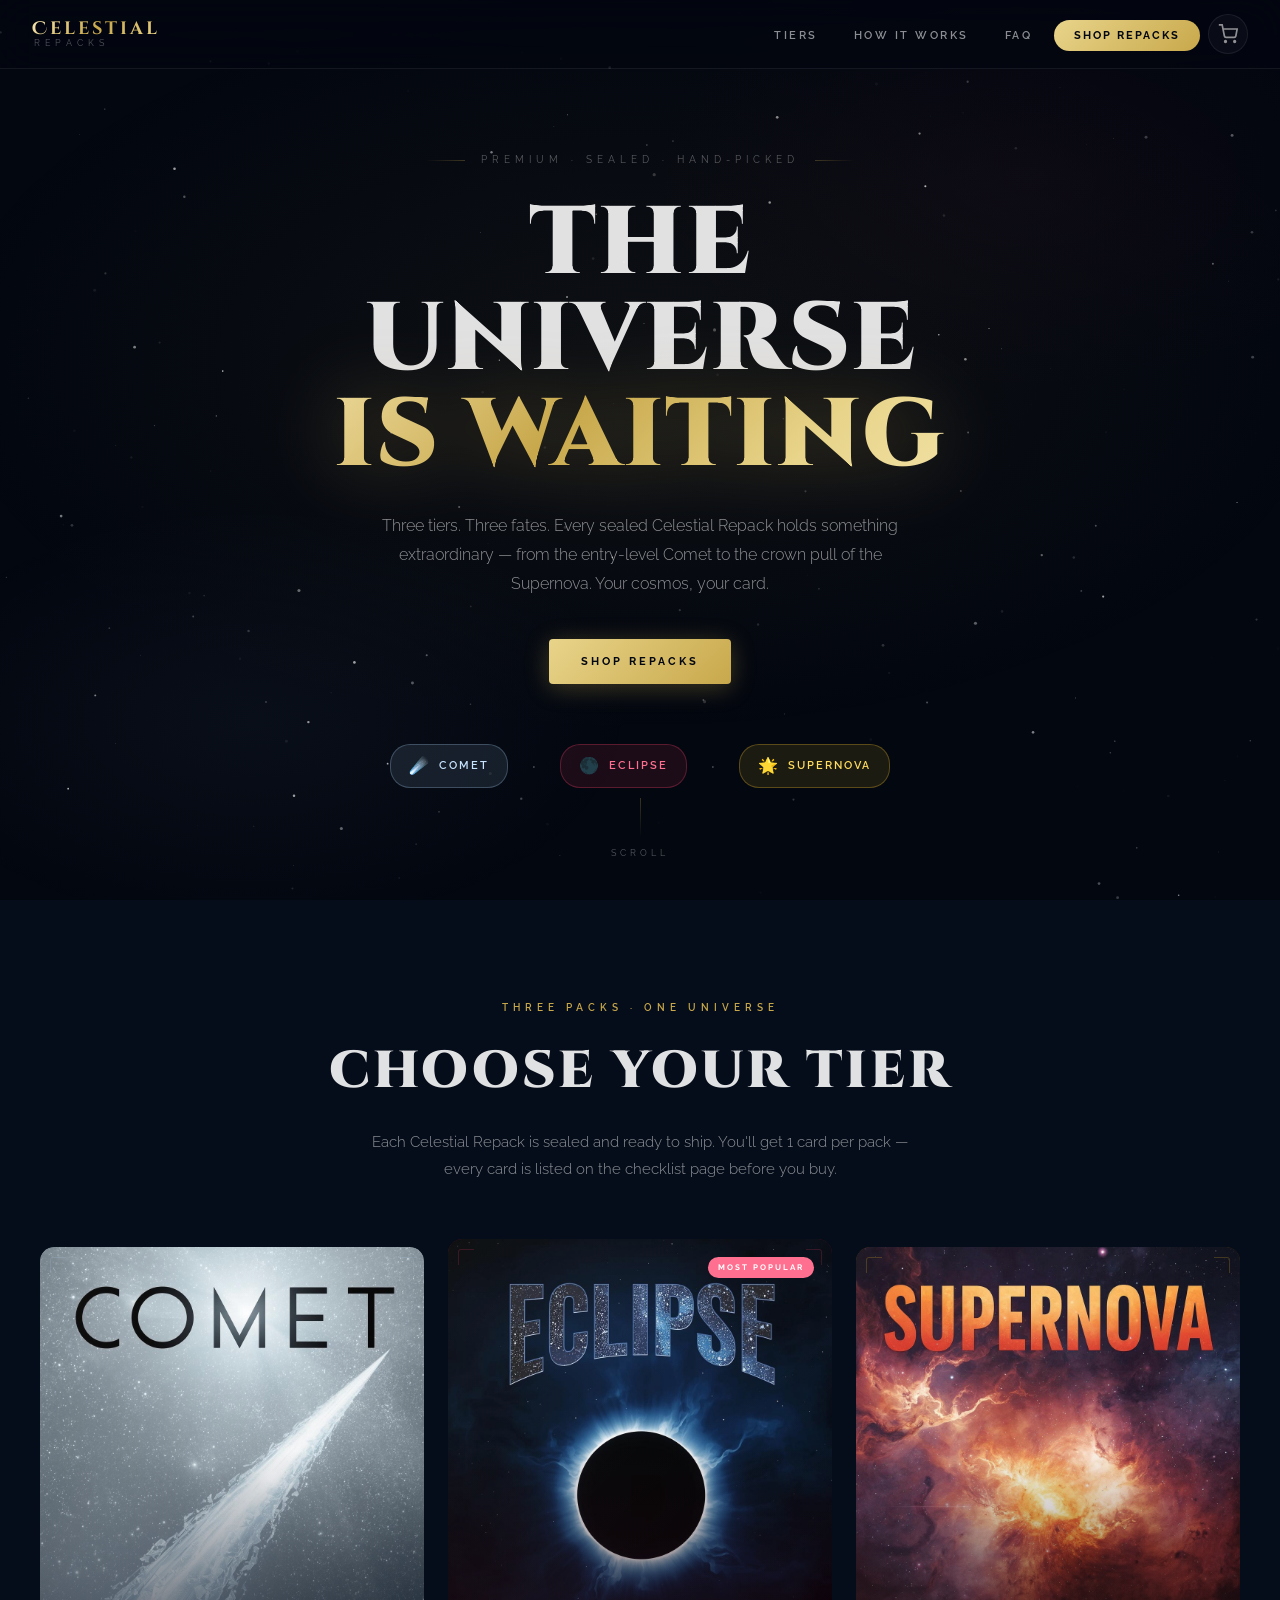
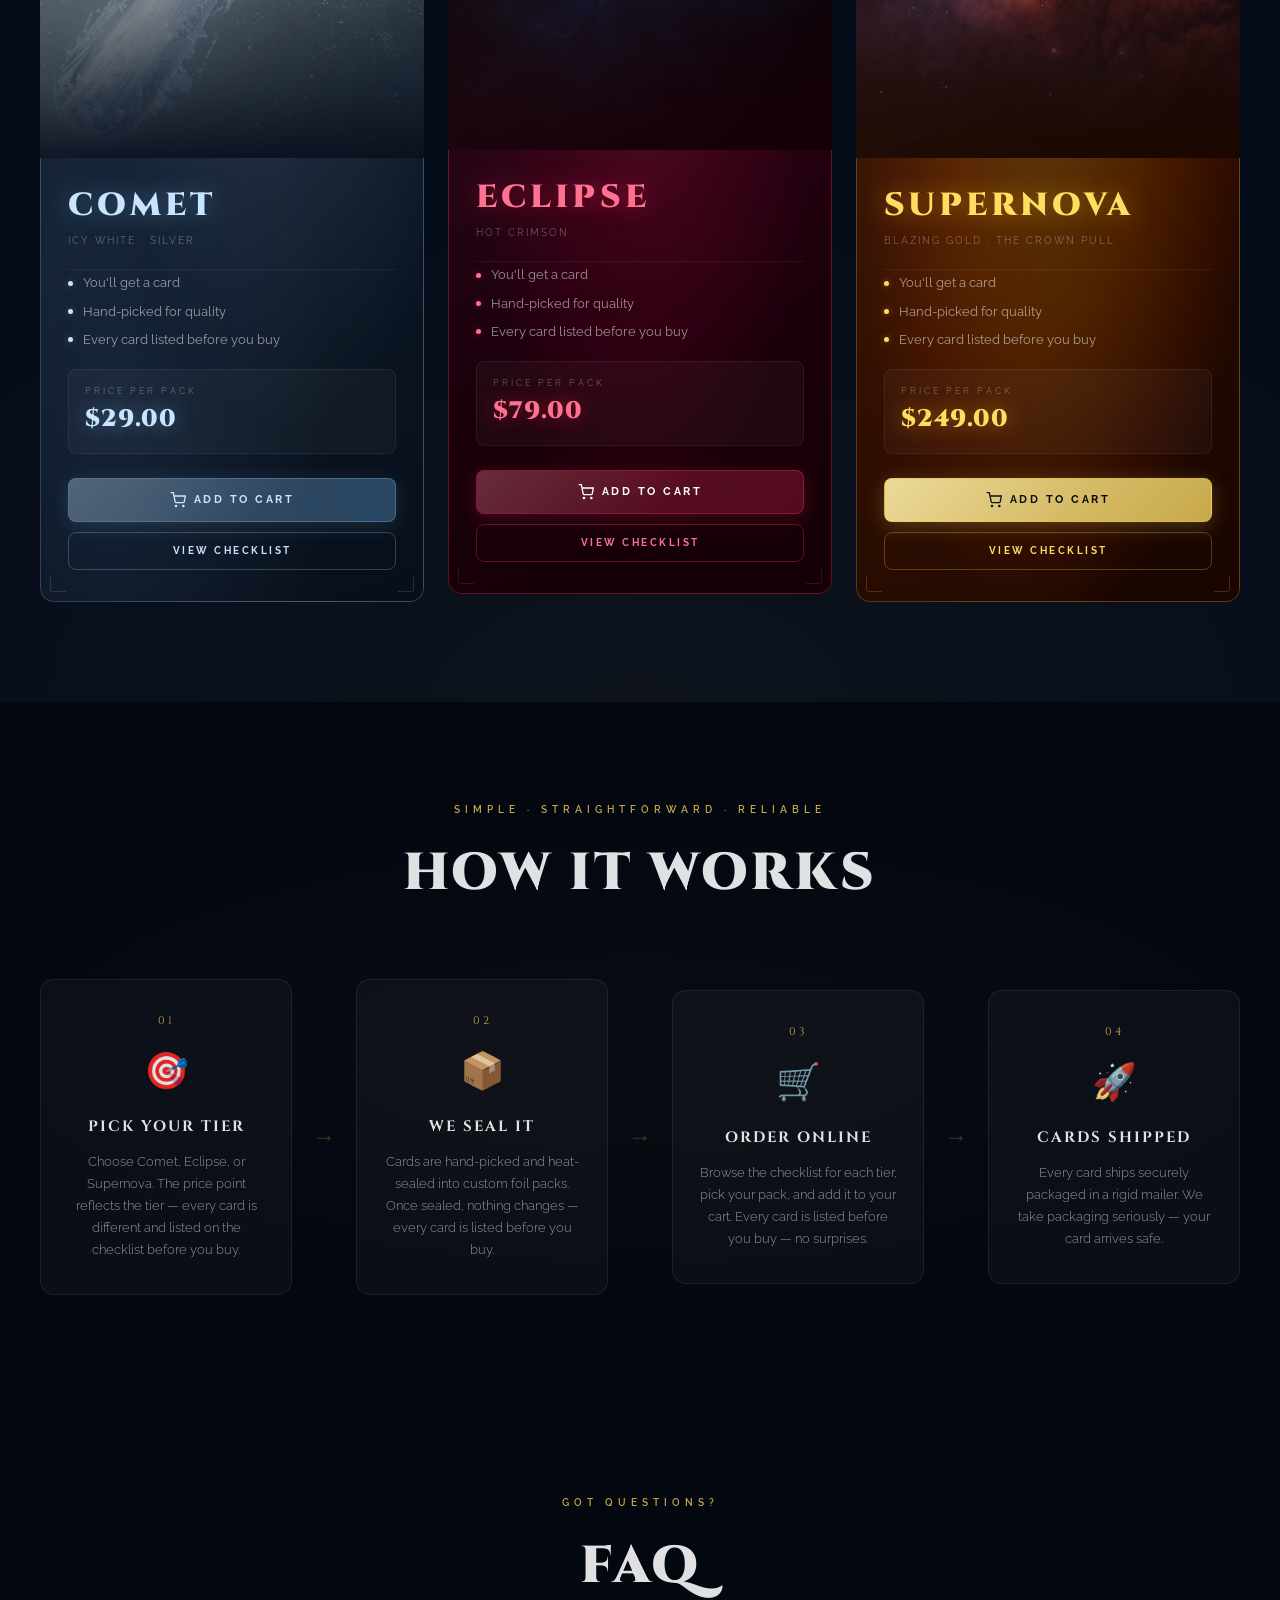
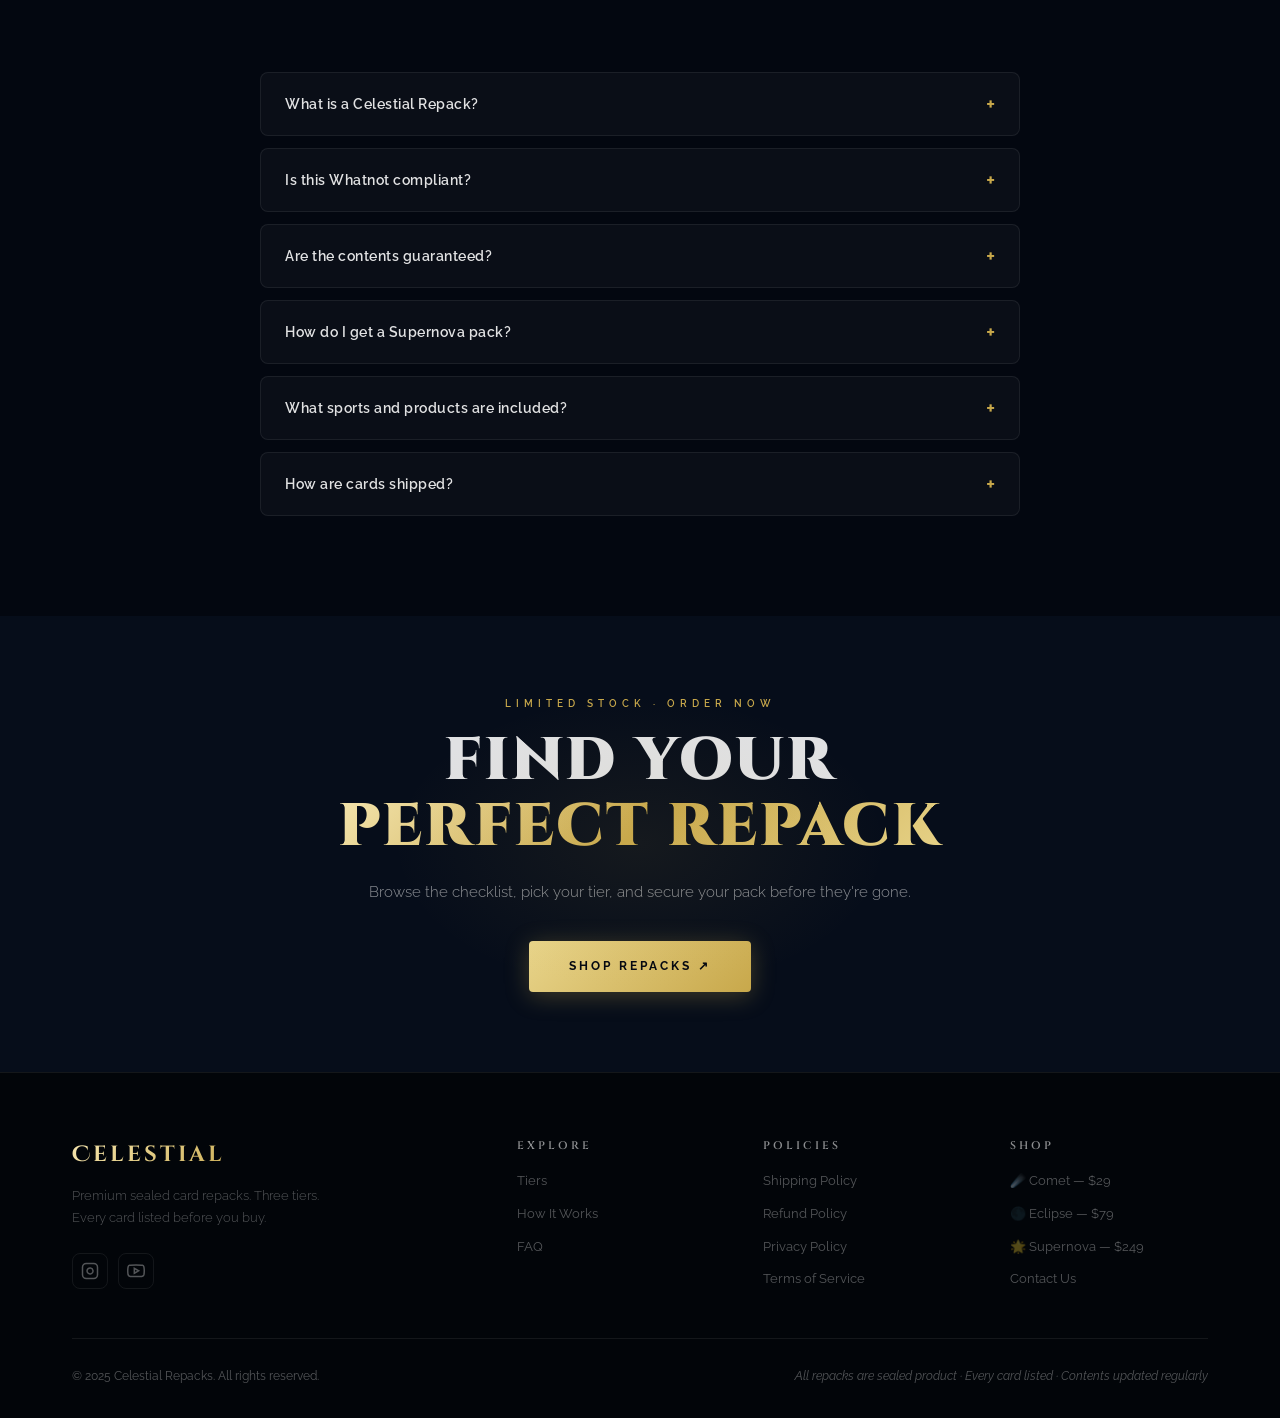
==== index.html @ 8ee45f06 "website" ====
<!DOCTYPE html>
<html lang="en">
<head>
  <meta charset="UTF-8" />
  <meta name="viewport" content="width=device-width, initial-scale=1.0" />
  <title>Celestial Repacks — Premium Sealed Card Repacks</title>
  <link rel="preconnect" href="https://fonts.googleapis.com" />
  <link rel="preconnect" href="https://fonts.gstatic.com" crossorigin />
  <link href="https://fonts.googleapis.com/css2?family=Cinzel:wght@400;600;700;900&family=Cinzel+Decorative:wght@700;900&family=Raleway:ital,wght@0,300;0,400;0,500;0,600;0,700;1,300&display=swap" rel="stylesheet" />
  <link rel="stylesheet" href="style.css" />
</head>
<body>

  <canvas id="starCanvas"></canvas>

  <!-- NAV -->
  <nav id="mainNav">
    <div class="nav-inner">
      <a href="#hero" class="nav-logo">
        <span class="logo-main">Celestial</span>
        <span class="logo-sub">Repacks</span>
      </a>
      <button class="nav-toggle" id="navToggle" aria-label="Toggle menu">
        <span></span><span></span><span></span>
      </button>
      <ul class="nav-links" id="navLinks">
        <li><a href="#tiers" class="nav-link">Tiers</a></li>
        <li><a href="#how-it-works" class="nav-link">How It Works</a></li>
        <li><a href="#faq" class="nav-link">FAQ</a></li>
        <li><a href="#tiers" class="nav-cta">Shop Repacks</a></li>
        <li>
          <button class="nav-cart-btn" id="navCartBtn" aria-label="Open cart">
            <svg width="20" height="20" viewBox="0 0 24 24" fill="none" stroke="currentColor" stroke-width="2"><circle cx="9" cy="21" r="1"/><circle cx="20" cy="21" r="1"/><path d="M1 1h4l2.68 13.39a2 2 0 0 0 2 1.61h9.72a2 2 0 0 0 2-1.61L23 6H6"/></svg>
            <span class="nav-cart-badge" id="navCartBadge">0</span>
          </button>
        </li>
      </ul>
    </div>
  </nav>

  <!-- HERO -->
  <section id="hero">
    <div class="hero-content">
      <div class="hero-eyebrow" data-reveal>
        <span class="eyebrow-line"></span>
        Premium · Sealed · Hand-Picked
        <span class="eyebrow-line"></span>
      </div>
      <h1 class="hero-title" data-reveal>
        <span class="title-line">The Universe</span>
        <span class="title-line title-gold">Is Waiting</span>
      </h1>
      <p class="hero-desc" data-reveal>
        Three tiers. Three fates. Every sealed Celestial Repack holds something extraordinary — from the entry-level Comet to the crown pull of the Supernova. Your cosmos, your card.
      </p>
      <div class="hero-actions" data-reveal>
        <a href="#tiers" class="btn-primary">Shop Repacks</a>
      </div>
      <div class="hero-tier-badges" data-reveal>
        <div class="tier-badge comet-badge">
          <span class="badge-icon">☄️</span>
          <span>Comet</span>
        </div>
        <div class="tier-divider">·</div>
        <div class="tier-badge eclipse-badge">
          <span class="badge-icon">🌑</span>
          <span>Eclipse</span>
        </div>
        <div class="tier-divider">·</div>
        <div class="tier-badge supernova-badge">
          <span class="badge-icon">🌟</span>
          <span>Supernova</span>
        </div>
      </div>
    </div>
    <div class="hero-scroll-hint">
      <div class="scroll-line"></div>
      <span>Scroll</span>
    </div>
  </section>

  <!-- TIERS -->
  <section id="tiers">
    <div class="section-container">
      <div class="section-header" data-reveal>
        <p class="section-eyebrow">Three Packs · One Universe</p>
        <h2 class="section-title">Choose Your Tier</h2>
        <p class="section-desc">Each Celestial Repack is sealed and ready to ship. You'll get 1 card per pack — every card is listed on the checklist page before you buy.</p>
      </div>

      <div class="tiers-grid">

        <!-- COMET -->
        <div class="tier-card comet" data-reveal data-delay="0">
          <div class="tier-card-bg"></div>
          <div class="tier-card-glow"></div>
          <div class="tier-card-inner">
            <div class="tier-number">01</div>
            <div class="tier-img-wrap">
              <img src="comet.jpg" alt="Comet Repack" class="tier-img" />
              <div class="tier-img-overlay"></div>
            </div>
            <div class="tier-info">
              <h3 class="tier-name">Comet</h3>
              <p class="tier-tagline">Icy White · Silver</p>
            </div>
            <ul class="tier-contents">
              <li><span class="content-dot"></span>You'll get a card</li>
              <li><span class="content-dot"></span>Hand-picked for quality</li>
              <li><span class="content-dot"></span>Every card listed before you buy</li>
            </ul>
            <div class="tier-pricing">
              <div class="tier-price-block">
                <span class="tier-price-label">Price per pack</span>
                <span class="tier-price comet-text">$29.00</span>
              </div>
            </div>
            <div class="tier-actions">
              <button class="add-to-cart-btn comet-cart-btn" data-id="comet" data-name="Comet Repack" data-price="29.00" data-img="comet.jpg">
                <svg width="16" height="16" viewBox="0 0 24 24" fill="none" stroke="currentColor" stroke-width="2"><circle cx="9" cy="21" r="1"/><circle cx="20" cy="21" r="1"/><path d="M1 1h4l2.68 13.39a2 2 0 0 0 2 1.61h9.72a2 2 0 0 0 2-1.61L23 6H6"/></svg>
                Add to Cart
              </button>
              <a href="comet.html" class="tier-btn-ghost comet-ghost">View Checklist</a>
            </div>
          </div>
          <div class="corner c-tl"></div><div class="corner c-tr"></div>
          <div class="corner c-bl"></div><div class="corner c-br"></div>
        </div>

        <!-- ECLIPSE -->
        <div class="tier-card eclipse featured" data-reveal data-delay="150">
          <div class="tier-card-bg"></div>
          <div class="tier-card-glow"></div>
          <div class="featured-tag">Most Popular</div>
          <div class="tier-card-inner">
            <div class="tier-number">02</div>
            <div class="tier-img-wrap">
              <img src="eclipse.jpg" alt="Eclipse Repack" class="tier-img" />
              <div class="tier-img-overlay"></div>
            </div>
            <div class="tier-info">
              <h3 class="tier-name">Eclipse</h3>
              <p class="tier-tagline">Hot Crimson</p>
            </div>
            <ul class="tier-contents">
              <li><span class="content-dot"></span>You'll get a card</li>
              <li><span class="content-dot"></span>Hand-picked for quality</li>
              <li><span class="content-dot"></span>Every card listed before you buy</li>
            </ul>
            <div class="tier-pricing">
              <div class="tier-price-block">
                <span class="tier-price-label">Price per pack</span>
                <span class="tier-price eclipse-text">$79.00</span>
              </div>
            </div>
            <div class="tier-actions">
              <button class="add-to-cart-btn eclipse-cart-btn" data-id="eclipse" data-name="Eclipse Repack" data-price="79.00" data-img="eclipse.jpg">
                <svg width="16" height="16" viewBox="0 0 24 24" fill="none" stroke="currentColor" stroke-width="2"><circle cx="9" cy="21" r="1"/><circle cx="20" cy="21" r="1"/><path d="M1 1h4l2.68 13.39a2 2 0 0 0 2 1.61h9.72a2 2 0 0 0 2-1.61L23 6H6"/></svg>
                Add to Cart
              </button>
              <a href="eclipse.html" class="tier-btn-ghost eclipse-ghost">View Checklist</a>
            </div>
          </div>
          <div class="corner c-tl"></div><div class="corner c-tr"></div>
          <div class="corner c-bl"></div><div class="corner c-br"></div>
        </div>

        <!-- SUPERNOVA -->
        <div class="tier-card supernova" data-reveal data-delay="300">
          <div class="tier-card-bg"></div>
          <div class="tier-card-glow"></div>
          <div class="tier-card-inner">
            <div class="tier-number">03</div>
            <div class="tier-img-wrap">
              <img src="supernova.jpg" alt="Supernova Repack" class="tier-img" />
              <div class="tier-img-overlay"></div>
            </div>
            <div class="tier-info">
              <h3 class="tier-name">Supernova</h3>
              <p class="tier-tagline">Blazing Gold · The Crown Pull</p>
            </div>
            <ul class="tier-contents">
              <li><span class="content-dot"></span>You'll get a card</li>
              <li><span class="content-dot"></span>Hand-picked for quality</li>
              <li><span class="content-dot"></span>Every card listed before you buy</li>
            </ul>
            <div class="tier-pricing">
              <div class="tier-price-block">
                <span class="tier-price-label">Price per pack</span>
                <span class="tier-price supernova-text">$249.00</span>
              </div>
            </div>
            <div class="tier-actions">
              <button class="add-to-cart-btn supernova-cart-btn" data-id="supernova" data-name="Supernova Repack" data-price="249.00" data-img="supernova.jpg">
                <svg width="16" height="16" viewBox="0 0 24 24" fill="none" stroke="currentColor" stroke-width="2"><circle cx="9" cy="21" r="1"/><circle cx="20" cy="21" r="1"/><path d="M1 1h4l2.68 13.39a2 2 0 0 0 2 1.61h9.72a2 2 0 0 0 2-1.61L23 6H6"/></svg>
                Add to Cart
              </button>
              <a href="supernova.html" class="tier-btn-ghost supernova-ghost">View Checklist</a>
            </div>
          </div>
          <div class="corner c-tl"></div><div class="corner c-tr"></div>
          <div class="corner c-bl"></div><div class="corner c-br"></div>
        </div>

      </div>
    </div>
  </section>

  <!-- HOW IT WORKS -->
  <section id="how-it-works">
    <div class="section-container">
      <div class="section-header" data-reveal>
        <p class="section-eyebrow">Simple · Straightforward · Reliable</p>
        <h2 class="section-title">How It Works</h2>
      </div>
      <div class="steps-grid">
        <div class="step" data-reveal data-delay="0">
          <div class="step-number">01</div>
          <div class="step-icon">🎯</div>
          <h3 class="step-title">Pick Your Tier</h3>
          <p class="step-desc">Choose Comet, Eclipse, or Supernova. The price point reflects the tier — every card is different and listed on the checklist before you buy.</p>
        </div>
        <div class="step-arrow" data-reveal>→</div>
        <div class="step" data-reveal data-delay="100">
          <div class="step-number">02</div>
          <div class="step-icon">📦</div>
          <h3 class="step-title">We Seal It</h3>
          <p class="step-desc">Cards are hand-picked and heat-sealed into custom foil packs. Once sealed, nothing changes — every card is listed before you buy.</p>
        </div>
        <div class="step-arrow" data-reveal>→</div>
        <div class="step" data-reveal data-delay="200">
          <div class="step-number">03</div>
          <div class="step-icon">🛒</div>
          <h3 class="step-title">Order Online</h3>
          <p class="step-desc">Browse the checklist for each tier, pick your pack, and add it to your cart. Every card is listed before you buy — no surprises.</p>
        </div>
        <div class="step-arrow" data-reveal>→</div>
        <div class="step" data-reveal data-delay="300">
          <div class="step-number">04</div>
          <div class="step-icon">🚀</div>
          <h3 class="step-title">Cards Shipped</h3>
          <p class="step-desc">Every card ships securely packaged in a rigid mailer. We take packaging seriously — your card arrives safe.</p>
        </div>
      </div>
    </div>
  </section>

  <!-- FAQ -->
  <section id="faq">
    <div class="section-container">
      <div class="section-header" data-reveal>
        <p class="section-eyebrow">Got Questions?</p>
        <h2 class="section-title">FAQ</h2>
      </div>
      <div class="faq-list">

        <div class="faq-item" data-reveal>
          <button class="faq-question">
            <span>What is a Celestial Repack?</span>
            <span class="faq-icon">+</span>
          </button>
          <div class="faq-answer">
            <p>A Celestial Repack is a sealed foil pack containing a trading card. We hand-pick every card, seal it inside branded foil packaging, and sell them as repacks. Three tiers — Comet, Eclipse, and Supernova — each with different cards at different price points.</p>
          </div>
        </div>

        <div class="faq-item" data-reveal>
          <button class="faq-question">
            <span>Is this Whatnot compliant?</span>
            <span class="faq-icon">+</span>
          </button>
          <div class="faq-answer">
            <p>Yes. All packs are heat-sealed before any orders are fulfilled. Each tier's checklist page lists every card available so buyers know exactly what they could receive before purchasing.</p>
          </div>
        </div>

        <div class="faq-item" data-reveal>
          <button class="faq-question">
            <span>Are the contents guaranteed?</span>
            <span class="faq-icon">+</span>
          </button>
          <div class="faq-answer">
            <p>Every card available in each tier is listed on the checklist page. What you see on the checklist is what's in the packs — nothing more, nothing less.</p>
          </div>
        </div>

        <div class="faq-item" data-reveal>
          <button class="faq-question">
            <span>How do I get a Supernova pack?</span>
            <span class="faq-icon">+</span>
          </button>
          <div class="faq-answer">
            <p>Browse the checklist, pick the tier you want, and add it to your cart. Stock is limited — once a pack is gone, it's gone.</p>
          </div>
        </div>

        <div class="faq-item" data-reveal>
          <button class="faq-question">
            <span>What sports and products are included?</span>
            <span class="faq-icon">+</span>
          </button>
          <div class="faq-answer">
            <p>We pull from NBA, NFL, MLB, and Soccer products across Panini, Topps, Upper Deck, and other major manufacturers. The specific products change with each release — check the checklist pages for the full breakdown.</p>
          </div>
        </div>

        <div class="faq-item" data-reveal>
          <button class="faq-question">
            <span>How are cards shipped?</span>
            <span class="faq-icon">+</span>
          </button>
          <div class="faq-answer">
            <p>Every card ships securely packaged in a rigid mailer. We take packaging seriously — your card arrives safe.</p>
          </div>
        </div>

      </div>
    </div>
  </section>

  <!-- CTA BANNER -->
  <section id="cta-banner">
    <div class="cta-inner" data-reveal>
      <div class="cta-glow"></div>
      <p class="cta-eyebrow">Limited Stock · Order Now</p>
      <h2 class="cta-title">Find Your<br/><span class="cta-gold">Perfect Repack</span></h2>
      <p class="cta-desc">Browse the checklist, pick your tier, and secure your pack before they're gone.</p>
      <a href="#tiers" class="btn-primary btn-large">Shop Repacks ↗</a>
    </div>
  </section>

  <!-- FOOTER -->
  <footer>
    <div class="footer-inner">
      <div class="footer-top">
        <div class="footer-brand">
          <div class="footer-logo">Celestial</div>
          <p class="footer-tagline">Premium sealed card repacks. Three tiers. Every card listed before you buy.</p>
          <div class="footer-socials">
            <a href="#" class="social-btn" aria-label="Instagram">
              <svg width="18" height="18" viewBox="0 0 24 24" fill="none" stroke="currentColor" stroke-width="2"><rect x="2" y="2" width="20" height="20" rx="5" ry="5"/><path d="M16 11.37A4 4 0 1 1 12.63 8 4 4 0 0 1 16 11.37z"/><line x1="17.5" y1="6.5" x2="17.51" y2="6.5"/></svg>
            </a>
            <a href="#" class="social-btn" aria-label="YouTube">
              <svg width="18" height="18" viewBox="0 0 24 24" fill="none" stroke="currentColor" stroke-width="2"><path d="M22.54 6.42a2.78 2.78 0 0 0-1.94-2C18.88 4 12 4 12 4s-6.88 0-8.6.46a2.78 2.78 0 0 0-1.94 2A29 29 0 0 0 1 11.75a29 29 0 0 0 .46 5.33A2.78 2.78 0 0 0 3.4 19c1.72.46 8.6.46 8.6.46s6.88 0 8.6-.46a2.78 2.78 0 0 0 1.94-2 29 29 0 0 0 .46-5.25 29 29 0 0 0-.46-5.33z"/><polygon points="9.75 15.02 15.5 11.75 9.75 8.48 9.75 15.02"/></svg>
            </a>
          </div>
        </div>
        <div class="footer-nav-group">
          <h4>Explore</h4>
          <a href="#tiers">Tiers</a>
          <a href="#how-it-works">How It Works</a>
          <a href="#faq">FAQ</a>
        </div>
        <div class="footer-nav-group">
          <h4>Policies</h4>
          <a href="shipping.html">Shipping Policy</a>
          <a href="refund.html">Refund Policy</a>
          <a href="privacy.html">Privacy Policy</a>
          <a href="tos.html">Terms of Service</a>
        </div>
        <div class="footer-nav-group">
          <h4>Shop</h4>
          <a href="comet.html">☄️ Comet — $29</a>
          <a href="eclipse.html">🌑 Eclipse — $79</a>
          <a href="supernova.html">🌟 Supernova — $249</a>
          <a href="contact.html">Contact Us</a>
        </div>
      </div>
      <div class="footer-bottom">
        <p>© 2025 Celestial Repacks. All rights reserved.</p>
        <p class="footer-compliance">All repacks are sealed product · Every card listed · Contents updated regularly</p>
      </div>
    </div>
  </footer>

  <!-- CART DRAWER -->
  <div class="cart-overlay" id="cartOverlay"></div>
  <div class="cart-drawer" id="cartDrawer">
    <div class="cart-drawer-header">
      <h2 class="cart-drawer-title">Your Cart</h2>
      <button class="cart-close-btn" id="cartCloseBtn" aria-label="Close cart">
        <svg width="20" height="20" viewBox="0 0 24 24" fill="none" stroke="currentColor" stroke-width="2"><line x1="18" y1="6" x2="6" y2="18"/><line x1="6" y1="6" x2="18" y2="18"/></svg>
      </button>
    </div>
    <div class="cart-drawer-body" id="cartBody">
      <div class="cart-empty" id="cartEmpty">
        <div class="cart-empty-icon">🛒</div>
        <p>Your cart is empty</p>
        <span>Add a repack tier to get started</span>
      </div>
      <div class="cart-items-list" id="cartItemsList"></div>
    </div>
    <div class="cart-drawer-footer" id="cartFooter">
      <div class="cart-subtotal">
        <span>Subtotal</span>
        <span class="cart-total-amount" id="cartTotalAmount">$0.00</span>
      </div>
      <p class="cart-note">Shipping calculated at checkout. All packs are sealed before dispatch.</p>
      <button class="cart-checkout-btn" id="cartCheckoutBtn">Proceed to Checkout</button>
      <button class="cart-continue-btn" id="cartContinueBtn">Continue Shopping</button>
    </div>
  </div>

  <script src="app.js"></script>
</body>
</html>
---- style.css ----
/* ════════════════════════════════════════════════════════
   CELESTIAL REPACKS — style.css
   ════════════════════════════════════════════════════════ */

/* ── Variables ── */
:root {
  --gold:          #c8a84b;
  --gold-light:    #e8d48a;
  --gold-bright:   #f5e6b0;
  --gold-dim:      rgba(200, 168, 75, 0.15);
  --gold-border:   rgba(200, 168, 75, 0.28);
  --gold-glow:     rgba(200, 168, 75, 0.5);

  --comet:         #c8e4ff;
  --comet-mid:     #8ab8e0;
  --comet-dim:     rgba(180, 220, 255, 0.1);
  --comet-border:  rgba(180, 220, 255, 0.25);
  --comet-glow:    rgba(140, 200, 255, 0.4);

  --eclipse:       #ff7090;
  --eclipse-mid:   #cc3355;
  --eclipse-dim:   rgba(255, 60, 100, 0.1);
  --eclipse-border:rgba(255, 70, 110, 0.28);
  --eclipse-glow:  rgba(255, 40, 90, 0.5);

  --nova:          #ffdd60;
  --nova-mid:      #c8a820;
  --nova-dim:      rgba(255, 200, 40, 0.1);
  --nova-border:   rgba(255, 200, 40, 0.28);
  --nova-glow:     rgba(255, 180, 30, 0.5);

  --bg:            #030710;
  --bg-2:          #060d1a;
  --surface:       rgba(255, 255, 255, 0.03);
  --surface-2:     rgba(255, 255, 255, 0.05);
  --border:        rgba(255, 255, 255, 0.07);
  --text:          rgba(255, 255, 255, 0.88);
  --text-mid:      rgba(255, 255, 255, 0.55);
  --text-dim:      rgba(255, 255, 255, 0.32);

  --font-display:  'Cinzel', serif;
  --font-deco:     'Cinzel Decorative', serif;
  --font-body:     'Raleway', sans-serif;

  --radius:        14px;
  --radius-sm:     8px;
  --transition:    0.3s cubic-bezier(0.4, 0, 0.2, 1);
  --transition-bounce: 0.5s cubic-bezier(0.175, 0.885, 0.32, 1.275);
}

/* ── Reset ── */
*, *::before, *::after { margin: 0; padding: 0; box-sizing: border-box; }
html { scroll-behavior: smooth; font-size: 16px; }
body {
  background: var(--bg);
  color: var(--text);
  font-family: var(--font-body);
  line-height: 1.6;
  overflow-x: hidden;
  -webkit-font-smoothing: antialiased;
}
a { text-decoration: none; color: inherit; }
ul { list-style: none; }
img { display: block; max-width: 100%; }
button { cursor: pointer; border: none; background: none; font-family: inherit; }

/* ── Star Canvas ── */
#starCanvas {
  position: fixed;
  inset: 0;
  z-index: 0;
  pointer-events: none;
}

/* ── Scroll Reveal ── */
[data-reveal] {
  opacity: 0;
  transform: translateY(28px);
  transition: opacity 0.7s ease, transform 0.7s ease;
}
[data-reveal].revealed {
  opacity: 1;
  transform: translateY(0);
}
[data-delay="150"] { transition-delay: 0.15s; }
[data-delay="300"] { transition-delay: 0.30s; }
[data-delay="100"] { transition-delay: 0.10s; }
[data-delay="200"] { transition-delay: 0.20s; }

/* ════════════════════════════════════════════════════════
   NAV
   ════════════════════════════════════════════════════════ */
#mainNav {
  position: fixed;
  top: 0; left: 0; right: 0;
  z-index: 1000;
  padding: 0 32px;
  background: rgba(3, 7, 16, 0.7);
  backdrop-filter: blur(20px);
  border-bottom: 1px solid var(--border);
  transition: background var(--transition), box-shadow var(--transition);
}
#mainNav.scrolled {
  background: rgba(3, 7, 16, 0.95);
  box-shadow: 0 4px 40px rgba(0, 0, 0, 0.4);
}
.nav-inner {
  max-width: 1280px;
  margin: 0 auto;
  height: 68px;
  display: flex;
  align-items: center;
  justify-content: space-between;
  gap: 24px;
}
.nav-logo {
  display: flex;
  flex-direction: column;
  line-height: 1;
  gap: 1px;
  flex-shrink: 0;
}
.logo-main {
  font-family: var(--font-deco);
  font-size: 18px;
  font-weight: 700;
  letter-spacing: 3px;
  background: linear-gradient(135deg, var(--gold-bright) 0%, var(--gold) 50%, var(--gold-light) 100%);
  -webkit-background-clip: text;
  -webkit-text-fill-color: transparent;
  background-clip: text;
}
.logo-sub {
  font-family: var(--font-body);
  font-size: 9px;
  letter-spacing: 5px;
  text-transform: uppercase;
  color: var(--text-dim);
  padding-left: 2px;
}
.nav-links {
  display: flex;
  align-items: center;
  gap: 8px;
  list-style: none;
}
.nav-link {
  font-size: 11px;
  letter-spacing: 2.5px;
  text-transform: uppercase;
  font-weight: 600;
  color: var(--text-mid);
  padding: 8px 14px;
  border-radius: 20px;
  transition: color var(--transition), background var(--transition);
}
.nav-link:hover {
  color: var(--text);
  background: var(--surface-2);
}
.nav-cta {
  font-size: 11px;
  letter-spacing: 2px;
  text-transform: uppercase;
  font-weight: 700;
  color: var(--bg);
  background: linear-gradient(135deg, var(--gold-light), var(--gold));
  padding: 9px 20px;
  border-radius: 20px;
  transition: opacity var(--transition), transform var(--transition);
}
.nav-cta:hover { opacity: 0.88; transform: translateY(-1px); }
.nav-toggle {
  display: none;
  flex-direction: column;
  gap: 5px;
  padding: 8px;
  z-index: 10;
}
.nav-toggle span {
  display: block;
  width: 22px;
  height: 2px;
  background: var(--text-mid);
  border-radius: 2px;
  transition: var(--transition);
}

/* ════════════════════════════════════════════════════════
   HERO
   ════════════════════════════════════════════════════════ */
#hero {
  position: relative;
  z-index: 1;
  min-height: 100vh;
  display: flex;
  align-items: center;
  justify-content: center;
  padding: 120px 32px 80px;
  text-align: center;
  overflow: hidden;
}
#hero::before {
  content: '';
  position: absolute;
  inset: 0;
  background:
    radial-gradient(ellipse 80% 60% at 50% 40%, rgba(200, 168, 75, 0.06) 0%, transparent 70%),
    radial-gradient(ellipse 50% 40% at 20% 80%, rgba(180, 220, 255, 0.04) 0%, transparent 60%),
    radial-gradient(ellipse 50% 40% at 80% 20%, rgba(255, 60, 100, 0.03) 0%, transparent 60%);
  pointer-events: none;
}
.hero-content {
  position: relative;
  max-width: 800px;
  margin: 0 auto;
}
.hero-eyebrow {
  display: flex;
  align-items: center;
  justify-content: center;
  gap: 16px;
  font-size: 10px;
  letter-spacing: 5px;
  text-transform: uppercase;
  color: var(--text-dim);
  margin-bottom: 28px;
  animation: fadeUp 0.8s ease both;
}
.eyebrow-line {
  display: block;
  width: 40px;
  height: 1px;
  background: linear-gradient(90deg, transparent, var(--gold-border));
}
.eyebrow-line:last-child {
  background: linear-gradient(90deg, var(--gold-border), transparent);
}
.hero-title {
  font-family: var(--font-display);
  font-size: clamp(48px, 9vw, 96px);
  font-weight: 900;
  line-height: 1.0;
  letter-spacing: 2px;
  text-transform: uppercase;
  margin-bottom: 28px;
  animation: fadeUp 0.8s ease 0.1s both;
}
.title-line { display: block; color: var(--text); }
.title-gold {
  background: linear-gradient(135deg, var(--gold-bright) 0%, var(--gold) 40%, var(--gold-light) 70%, var(--gold-bright) 100%);
  -webkit-background-clip: text;
  -webkit-text-fill-color: transparent;
  background-clip: text;
  filter: drop-shadow(0 0 40px rgba(200, 168, 75, 0.4));
}
.hero-desc {
  font-size: 16px;
  line-height: 1.8;
  color: var(--text-mid);
  max-width: 560px;
  margin: 0 auto 40px;
  font-weight: 300;
  animation: fadeUp 0.8s ease 0.2s both;
}
.hero-actions {
  display: flex;
  gap: 16px;
  justify-content: center;
  flex-wrap: wrap;
  margin-bottom: 60px;
  animation: fadeUp 0.8s ease 0.3s both;
}
.btn-primary {
  display: inline-flex;
  align-items: center;
  padding: 14px 32px;
  background: linear-gradient(135deg, var(--gold-light), var(--gold));
  color: var(--bg);
  font-family: var(--font-body);
  font-size: 11px;
  font-weight: 700;
  letter-spacing: 3px;
  text-transform: uppercase;
  border-radius: 4px;
  transition: opacity var(--transition), transform var(--transition), box-shadow var(--transition);
  box-shadow: 0 4px 24px rgba(200, 168, 75, 0.3);
}
.btn-primary:hover {
  opacity: 0.9;
  transform: translateY(-2px);
  box-shadow: 0 8px 32px rgba(200, 168, 75, 0.45);
}
.btn-large { padding: 16px 40px; font-size: 12px; }
.btn-ghost {
  display: inline-flex;
  align-items: center;
  padding: 14px 32px;
  border: 1px solid var(--gold-border);
  color: var(--gold-light);
  font-family: var(--font-body);
  font-size: 11px;
  font-weight: 700;
  letter-spacing: 3px;
  text-transform: uppercase;
  border-radius: 4px;
  transition: background var(--transition), border-color var(--transition), transform var(--transition);
}
.btn-ghost:hover {
  background: var(--gold-dim);
  border-color: var(--gold);
  transform: translateY(-2px);
}
.hero-tier-badges {
  display: flex;
  align-items: center;
  justify-content: center;
  gap: 24px;
  animation: fadeUp 0.8s ease 0.4s both;
  flex-wrap: wrap;
}
.tier-badge {
  display: flex;
  align-items: center;
  gap: 8px;
  padding: 8px 18px;
  border-radius: 20px;
  font-size: 11px;
  letter-spacing: 2px;
  text-transform: uppercase;
  font-weight: 600;
}
.comet-badge  { background: var(--comet-dim);   border: 1px solid var(--comet-border);   color: var(--comet); }
.eclipse-badge{ background: var(--eclipse-dim); border: 1px solid var(--eclipse-border); color: var(--eclipse); }
.supernova-badge{ background: var(--nova-dim);  border: 1px solid var(--nova-border);    color: var(--nova); }
.tier-divider { color: var(--text-dim); font-size: 20px; }
.badge-icon { font-size: 16px; }

.hero-scroll-hint {
  position: absolute;
  bottom: 40px;
  left: 50%;
  transform: translateX(-50%);
  display: flex;
  flex-direction: column;
  align-items: center;
  gap: 8px;
  color: var(--text-dim);
  font-size: 9px;
  letter-spacing: 4px;
  text-transform: uppercase;
}
.scroll-line {
  width: 1px;
  height: 40px;
  background: linear-gradient(to bottom, var(--gold-border), transparent);
  animation: scrollPulse 2s ease-in-out infinite;
}
@keyframes scrollPulse {
  0%, 100% { opacity: 0.4; transform: scaleY(1); }
  50% { opacity: 1; transform: scaleY(1.2); }
}
@keyframes fadeUp {
  from { opacity: 0; transform: translateY(24px); }
  to   { opacity: 1; transform: translateY(0); }
}

/* ════════════════════════════════════════════════════════
   SECTION SHARED
   ════════════════════════════════════════════════════════ */
section { position: relative; z-index: 1; padding: 100px 32px; }
.section-container { max-width: 1200px; margin: 0 auto; }
.section-header { text-align: center; margin-bottom: 64px; }
.section-eyebrow {
  font-size: 10px;
  letter-spacing: 5px;
  text-transform: uppercase;
  color: var(--gold);
  margin-bottom: 14px;
  font-weight: 600;
}
.section-title {
  font-family: var(--font-display);
  font-size: clamp(32px, 5vw, 52px);
  font-weight: 900;
  letter-spacing: 3px;
  text-transform: uppercase;
  color: var(--text);
  margin-bottom: 16px;
}
.section-desc {
  font-size: 15px;
  color: var(--text-mid);
  max-width: 560px;
  margin: 0 auto;
  line-height: 1.8;
  font-weight: 300;
}

/* ════════════════════════════════════════════════════════
   TIERS SECTION
   ════════════════════════════════════════════════════════ */
#tiers { background: var(--bg-2); }
#tiers::before {
  content: '';
  position: absolute;
  inset: 0;
  background: radial-gradient(ellipse 100% 50% at 50% 100%, rgba(200,168,75,0.04) 0%, transparent 70%);
  pointer-events: none;
}

.tiers-grid {
  display: grid;
  grid-template-columns: repeat(3, 1fr);
  gap: 24px;
  align-items: start;
}

.tier-card {
  position: relative;
  border-radius: var(--radius);
  overflow: hidden;
  transition: transform var(--transition-bounce);
}
.tier-card:hover { transform: translateY(-10px); }
.tier-card.featured { transform: translateY(-8px); }
.tier-card.featured:hover { transform: translateY(-18px); }

.tier-card-bg {
  position: absolute;
  inset: 0;
  border-radius: var(--radius);
  z-index: 0;
}
.tier-card-glow {
  position: absolute;
  bottom: -60px;
  left: 50%;
  transform: translateX(-50%);
  width: 200px;
  height: 40px;
  border-radius: 50%;
  filter: blur(20px);
  opacity: 0;
  transition: opacity var(--transition);
  z-index: 0;
}
.tier-card:hover .tier-card-glow { opacity: 0.6; }

/* Comet card */
.tier-card.comet .tier-card-bg {
  background:
    radial-gradient(ellipse at 65% 20%, rgba(180,220,255,0.18) 0%, transparent 55%),
    radial-gradient(ellipse at 20% 80%, rgba(120,180,255,0.1) 0%, transparent 50%),
    linear-gradient(160deg, #0a1220 0%, #0d1828 50%, #080f1a 100%);
  border: 1px solid var(--comet-border);
  box-shadow: 0 0 50px rgba(140,200,255,0.1);
}
.tier-card.comet .tier-card-glow { background: rgba(140,200,255,0.8); }
.tier-card.comet .corner { border-color: rgba(180,220,255,0.35); }
.tier-card.comet .content-dot { background: var(--comet); box-shadow: 0 0 6px var(--comet-glow); }
.tier-card.comet .tier-btn { border-color: var(--comet-border); color: var(--comet); }
.tier-card.comet .tier-btn:hover { background: var(--comet-dim); }
.tier-card.comet .tier-value .value-range { color: var(--comet); }

/* Eclipse card */
.tier-card.eclipse .tier-card-bg {
  background:
    radial-gradient(ellipse at 50% 42%, rgba(255,40,90,0.2) 0%, rgba(180,0,60,0.12) 40%, transparent 65%),
    radial-gradient(ellipse at 80% 15%, rgba(255,70,80,0.08) 0%, transparent 50%),
    linear-gradient(160deg, #170008 0%, #200010 50%, #140006 100%);
  border: 1px solid var(--eclipse-border);
  box-shadow: 0 0 50px rgba(255,40,90,0.12);
}
.tier-card.eclipse .tier-card-glow { background: rgba(255,40,90,0.8); }
.tier-card.eclipse .corner { border-color: rgba(255,70,110,0.4); }
.tier-card.eclipse .content-dot { background: var(--eclipse); box-shadow: 0 0 6px var(--eclipse-glow); }
.tier-card.eclipse .tier-btn { border-color: var(--eclipse-border); color: var(--eclipse); }
.tier-card.eclipse .tier-btn:hover { background: var(--eclipse-dim); }
.tier-card.eclipse .tier-value .value-range { color: var(--eclipse); }

/* Supernova card */
.tier-card.supernova .tier-card-bg {
  background:
    radial-gradient(ellipse at 50% 46%, rgba(255,200,40,0.22) 0%, rgba(255,130,0,0.18) 35%, rgba(200,60,0,0.1) 60%, transparent 75%),
    radial-gradient(ellipse at 15% 80%, rgba(255,100,20,0.08) 0%, transparent 45%),
    linear-gradient(160deg, #1c0700 0%, #2a0d00 50%, #180500 100%);
  border: 1px solid var(--nova-border);
  box-shadow: 0 0 50px rgba(255,180,30,0.14);
}
.tier-card.supernova .tier-card-glow { background: rgba(255,180,30,0.8); }
.tier-card.supernova .corner { border-color: rgba(255,200,40,0.45); }
.tier-card.supernova .content-dot { background: var(--nova); box-shadow: 0 0 6px var(--nova-glow); }
.tier-card.supernova .tier-btn { border-color: var(--nova-border); color: var(--nova); }
.tier-card.supernova .tier-btn:hover { background: var(--nova-dim); }
.tier-card.supernova .tier-value .value-range { color: var(--nova); }

/* Card inner layout */
.tier-card-inner {
  position: relative;
  z-index: 2;
  padding: 32px 28px 32px;
  display: flex;
  flex-direction: column;
  gap: 20px;
}
.tier-card-inner::after {
  content: '';
  position: absolute;
  inset: 0;
  background: linear-gradient(135deg, rgba(255,255,255,0.06) 0%, transparent 60%);
  pointer-events: none;
  border-radius: var(--radius);
}
.tier-number {
  font-family: var(--font-display);
  font-size: 72px;
  font-weight: 900;
  line-height: 1;
  color: rgba(255,255,255,0.05);
  position: absolute;
  top: 20px;
  right: 24px;
  letter-spacing: -2px;
  pointer-events: none;
}
.tier-img-wrap {
  position: relative;
  width: calc(100% + 56px);
  margin: -32px -28px 0;
  overflow: hidden;
  border-radius: var(--radius) var(--radius) 0 0;
  flex-shrink: 0;
}
.tier-img {
  width: 100%;
  height: auto;
  display: block;
  transition: transform 0.6s cubic-bezier(0.4, 0, 0.2, 1);
}
.tier-card:hover .tier-img {
  transform: scale(1.03);
}
.tier-img-overlay {
  position: absolute;
  inset: 0;
  pointer-events: none;
}
/* Per-tier gradient overlays that fade into the card bg */
.tier-card.comet .tier-img-overlay {
  background: linear-gradient(
    to bottom,
    rgba(10, 18, 32, 0) 0%,
    rgba(10, 18, 32, 0) 40%,
    rgba(10, 18, 32, 0.6) 75%,
    rgba(10, 18, 32, 1) 100%
  );
}
.tier-card.eclipse .tier-img-overlay {
  background: linear-gradient(
    to bottom,
    rgba(23, 0, 8, 0) 0%,
    rgba(23, 0, 8, 0) 40%,
    rgba(23, 0, 8, 0.6) 75%,
    rgba(23, 0, 8, 1) 100%
  );
}
.tier-card.supernova .tier-img-overlay {
  background: linear-gradient(
    to bottom,
    rgba(28, 7, 0, 0) 0%,
    rgba(28, 7, 0, 0) 40%,
    rgba(28, 7, 0, 0.6) 75%,
    rgba(28, 7, 0, 1) 100%
  );
}
.tier-label {
  font-size: 9px;
  letter-spacing: 4px;
  text-transform: uppercase;
  color: var(--text-dim);
}
.tier-name {
  font-family: var(--font-display);
  font-size: 32px;
  font-weight: 900;
  letter-spacing: 4px;
  text-transform: uppercase;
  margin: 2px 0;
}
.tier-card.comet .tier-name    { color: var(--comet);   text-shadow: 0 0 24px var(--comet-glow); }
.tier-card.eclipse .tier-name  { color: var(--eclipse); text-shadow: 0 0 24px var(--eclipse-glow); }
.tier-card.supernova .tier-name{ color: var(--nova);    text-shadow: 0 0 24px var(--nova-glow); }
.tier-tagline {
  font-size: 10px;
  letter-spacing: 2px;
  color: var(--text-dim);
  text-transform: uppercase;
}
.tier-contents {
  display: flex;
  flex-direction: column;
  gap: 10px;
  padding-top: 4px;
  border-top: 1px solid rgba(255,255,255,0.06);
}
.tier-contents li {
  display: flex;
  align-items: center;
  gap: 10px;
  font-size: 13px;
  color: var(--text-mid);
  line-height: 1.4;
}
.content-dot {
  width: 5px;
  height: 5px;
  border-radius: 50%;
  flex-shrink: 0;
}
.tier-value, .tier-size {
  display: flex;
  justify-content: space-between;
  align-items: center;
  padding: 10px 14px;
  background: rgba(255,255,255,0.03);
  border-radius: var(--radius-sm);
  border: 1px solid rgba(255,255,255,0.05);
}
.value-label, .size-label {
  font-size: 9px;
  letter-spacing: 3px;
  text-transform: uppercase;
  color: var(--text-dim);
}
.value-range, .size-val {
  font-family: var(--font-display);
  font-size: 14px;
  font-weight: 700;
  letter-spacing: 1px;
}
.size-val { color: var(--text-mid); }

.tier-btn {
  display: block;
  text-align: center;
  padding: 12px;
  border: 1px solid;
  border-radius: var(--radius-sm);
  font-size: 10px;
  letter-spacing: 3px;
  text-transform: uppercase;
  font-weight: 700;
  transition: background var(--transition), transform var(--transition);
  margin-top: 4px;
}
.tier-btn:hover { transform: translateY(-1px); }

/* Featured tag */
.featured-tag {
  position: absolute;
  top: 18px;
  right: 18px;
  z-index: 5;
  font-size: 8px;
  letter-spacing: 2px;
  text-transform: uppercase;
  font-weight: 700;
  background: var(--eclipse);
  color: white;
  padding: 4px 10px;
  border-radius: 20px;
}

/* Corner ornaments */
.corner {
  position: absolute;
  width: 16px;
  height: 16px;
  z-index: 5;
  border-color: inherit;
  opacity: 0.45;
  transition: opacity var(--transition);
}
.tier-card:hover .corner { opacity: 0.8; }
.c-tl { top: 10px; left: 10px; border-top: 1.5px solid; border-left: 1.5px solid; border-radius: 3px 0 0 0; }
.c-tr { top: 10px; right: 10px; border-top: 1.5px solid; border-right: 1.5px solid; border-radius: 0 3px 0 0; }
.c-bl { bottom: 10px; left: 10px; border-bottom: 1.5px solid; border-left: 1.5px solid; border-radius: 0 0 0 3px; }
.c-br { bottom: 10px; right: 10px; border-bottom: 1.5px solid; border-right: 1.5px solid; border-radius: 0 0 3px 0; }

/* ════════════════════════════════════════════════════════
   HOW IT WORKS
   ════════════════════════════════════════════════════════ */
#how-it-works {
  background: var(--bg);
}
#how-it-works::before {
  content: '';
  position: absolute;
  inset: 0;
  background: radial-gradient(ellipse 80% 50% at 50% 50%, rgba(200,168,75,0.03) 0%, transparent 70%);
  pointer-events: none;
}
.steps-grid {
  display: grid;
  grid-template-columns: 1fr auto 1fr auto 1fr auto 1fr;
  gap: 20px;
  align-items: center;
}
.step {
  background: var(--surface);
  border: 1px solid var(--border);
  border-radius: var(--radius);
  padding: 32px 24px;
  text-align: center;
  transition: border-color var(--transition), background var(--transition), transform var(--transition);
}
.step:hover {
  border-color: var(--gold-border);
  background: var(--surface-2);
  transform: translateY(-4px);
}
.step-number {
  font-family: var(--font-display);
  font-size: 11px;
  letter-spacing: 3px;
  color: var(--gold);
  margin-bottom: 12px;
}
.step-icon { font-size: 36px; margin-bottom: 16px; }
.step-title {
  font-family: var(--font-display);
  font-size: 15px;
  font-weight: 700;
  letter-spacing: 2px;
  text-transform: uppercase;
  margin-bottom: 12px;
  color: var(--text);
}
.step-desc {
  font-size: 13px;
  color: var(--text-mid);
  line-height: 1.7;
  font-weight: 300;
}
.step-arrow {
  font-size: 24px;
  color: var(--gold-border);
  text-align: center;
  flex-shrink: 0;
}

/* ════════════════════════════════════════════════════════
   TRANSPARENCY
   ════════════════════════════════════════════════════════ */
#transparency { background: var(--bg-2); }
#transparency::before {
  content: '';
  position: absolute;
  inset: 0;
  background: radial-gradient(ellipse 60% 40% at 80% 20%, rgba(255,40,90,0.03) 0%, transparent 60%);
  pointer-events: none;
}

/* Tab bar */
.tab-bar {
  display: flex;
  gap: 8px;
  margin-bottom: 32px;
  flex-wrap: wrap;
}
.tab-btn {
  display: flex;
  align-items: center;
  gap: 8px;
  padding: 12px 24px;
  border: 1px solid var(--border);
  border-radius: 4px;
  font-size: 12px;
  letter-spacing: 3px;
  text-transform: uppercase;
  font-weight: 600;
  color: var(--text-dim);
  background: var(--surface);
  transition: all var(--transition);
  font-family: var(--font-body);
}
.tab-btn span { font-size: 16px; }
.tab-btn:hover { color: var(--text); border-color: var(--gold-border); }
.tab-btn.active.comet-active   { color: var(--comet);   border-color: var(--comet-border);   background: var(--comet-dim); }
.tab-btn.active.eclipse-active { color: var(--eclipse); border-color: var(--eclipse-border); background: var(--eclipse-dim); }
.tab-btn.active.supernova-active{ color: var(--nova);   border-color: var(--nova-border);    background: var(--nova-dim); }
.tab-btn.active { color: var(--text); border-color: var(--gold-border); background: var(--gold-dim); }

/* Tab panels */
.tab-panel {
  display: none;
  background: var(--surface);
  border: 1px solid var(--border);
  border-radius: var(--radius);
  overflow: hidden;
  animation: panelIn 0.35s ease both;
}
.tab-panel.active { display: block; }
@keyframes panelIn {
  from { opacity: 0; transform: translateY(10px); }
  to   { opacity: 1; transform: translateY(0); }
}

.panel-header {
  display: flex;
  align-items: center;
  justify-content: space-between;
  padding: 28px 32px;
  border-bottom: 1px solid var(--border);
  flex-wrap: wrap;
  gap: 16px;
}
.panel-tier-label {
  font-size: 9px;
  letter-spacing: 4px;
  text-transform: uppercase;
  color: var(--text-dim);
  display: block;
  margin-bottom: 4px;
}
.panel-tier-name {
  font-family: var(--font-display);
  font-size: 28px;
  font-weight: 900;
  letter-spacing: 4px;
  text-transform: uppercase;
}
.comet-text    { color: var(--comet);   text-shadow: 0 0 20px var(--comet-glow); }
.eclipse-text  { color: var(--eclipse); text-shadow: 0 0 20px var(--eclipse-glow); }
.supernova-text{ color: var(--nova);    text-shadow: 0 0 20px var(--nova-glow); }

.panel-specs { display: flex; gap: 8px; flex-wrap: wrap; }
.spec-pill {
  font-size: 9px;
  letter-spacing: 2px;
  text-transform: uppercase;
  padding: 5px 12px;
  border-radius: 20px;
  background: var(--surface-2);
  border: 1px solid var(--border);
  color: var(--text-mid);
  font-weight: 600;
}

/* Checklist table */
.checklist-table { width: 100%; }
.checklist-thead {
  display: grid;
  grid-template-columns: 1fr 110px 120px 60px;
  padding: 12px 32px;
  border-bottom: 1px solid var(--border);
  background: rgba(255,255,255,0.02);
  gap: 12px;
}
.checklist-thead span {
  font-size: 9px;
  letter-spacing: 3px;
  text-transform: uppercase;
  color: var(--text-dim);
  font-weight: 600;
}
.checklist-row {
  display: grid;
  grid-template-columns: 1fr 110px 120px 60px;
  padding: 18px 32px;
  border-bottom: 1px solid rgba(255,255,255,0.04);
  gap: 12px;
  align-items: center;
  transition: background var(--transition);
}
.checklist-row:last-child { border-bottom: none; }
.checklist-row:hover { background: rgba(255,255,255,0.025); }
.row-main { display: flex; align-items: center; gap: 12px; }
.row-dot {
  width: 6px;
  height: 6px;
  border-radius: 50%;
  flex-shrink: 0;
}
.comet-dot    { background: var(--comet);   box-shadow: 0 0 6px var(--comet-glow); }
.eclipse-dot  { background: var(--eclipse); box-shadow: 0 0 6px var(--eclipse-glow); }
.supernova-dot{ background: var(--nova);    box-shadow: 0 0 6px var(--nova-glow); }
.row-name { font-size: 14px; color: var(--text); font-weight: 500; }
.row-sub  { font-size: 11px; color: var(--text-dim); margin-top: 2px; }
.row-format, .row-cond { font-size: 12px; color: var(--text-dim); }
.row-qty { font-size: 14px; font-weight: 700; text-align: right; }
.right { text-align: right; }

/* Guarantee bar */
.guarantee-bar {
  display: flex;
  align-items: center;
  gap: 12px;
  padding: 18px 32px;
  font-size: 13px;
  color: var(--text-mid);
  line-height: 1.6;
  border-top: 1px solid var(--border);
}
.guarantee-icon { font-size: 20px; flex-shrink: 0; }
.guarantee-bar strong { font-weight: 700; }
.comet-bar    { background: var(--comet-dim);   color: rgba(180,220,255,0.7); }
.eclipse-bar  { background: var(--eclipse-dim); color: rgba(255,130,155,0.7); }
.supernova-bar{ background: var(--nova-dim);    color: rgba(255,210,80,0.7); }
.comet-bar strong    { color: var(--comet); }
.eclipse-bar strong  { color: var(--eclipse); }
.supernova-bar strong{ color: var(--nova); }

.panel-footer {
  padding: 16px 32px;
  border-top: 1px solid var(--border);
  background: rgba(255,255,255,0.02);
}
.panel-link {
  font-size: 11px;
  letter-spacing: 2px;
  text-transform: uppercase;
  font-weight: 700;
  transition: opacity var(--transition);
}
.panel-link:hover { opacity: 0.7; }
.comet-link    { color: var(--comet); }
.eclipse-link  { color: var(--eclipse); }
.supernova-link{ color: var(--nova); }
#faq { background: var(--bg); }
.faq-list {
  max-width: 760px;
  margin: 0 auto;
  display: flex;
  flex-direction: column;
  gap: 12px;
}
.faq-item {
  background: var(--surface);
  border: 1px solid var(--border);
  border-radius: var(--radius-sm);
  overflow: hidden;
  transition: border-color var(--transition);
}
.faq-item:hover { border-color: var(--gold-border); }
.faq-item.open { border-color: var(--gold-border); }
.faq-question {
  width: 100%;
  display: flex;
  align-items: center;
  justify-content: space-between;
  padding: 20px 24px;
  text-align: left;
  color: var(--text);
  font-size: 14px;
  font-weight: 600;
  font-family: var(--font-body);
  letter-spacing: 0.5px;
  gap: 16px;
  transition: color var(--transition);
}
.faq-question:hover { color: var(--gold-light); }
.faq-icon {
  font-size: 22px;
  color: var(--gold);
  flex-shrink: 0;
  transition: transform var(--transition);
  line-height: 1;
}
.faq-item.open .faq-icon { transform: rotate(45deg); }
.faq-answer {
  max-height: 0;
  overflow: hidden;
  transition: max-height 0.4s ease, padding 0.3s ease;
  padding: 0 24px;
}
.faq-item.open .faq-answer {
  max-height: 300px;
  padding: 0 24px 20px;
}
.faq-answer p {
  font-size: 14px;
  color: var(--text-mid);
  line-height: 1.8;
  font-weight: 300;
  border-top: 1px solid var(--border);
  padding-top: 16px;
}

/* ════════════════════════════════════════════════════════
   CTA BANNER
   ════════════════════════════════════════════════════════ */
#cta-banner {
  background: var(--bg-2);
  padding: 80px 32px;
}
.cta-inner {
  max-width: 700px;
  margin: 0 auto;
  text-align: center;
  position: relative;
}
.cta-glow {
  position: absolute;
  top: 50%;
  left: 50%;
  transform: translate(-50%, -50%);
  width: 500px;
  height: 300px;
  background: radial-gradient(ellipse, rgba(200,168,75,0.08) 0%, transparent 70%);
  pointer-events: none;
}
.cta-eyebrow {
  font-size: 10px;
  letter-spacing: 5px;
  text-transform: uppercase;
  color: var(--gold);
  margin-bottom: 16px;
  font-weight: 600;
}
.cta-title {
  font-family: var(--font-display);
  font-size: clamp(36px, 6vw, 60px);
  font-weight: 900;
  letter-spacing: 2px;
  text-transform: uppercase;
  line-height: 1.1;
  margin-bottom: 20px;
  color: var(--text);
}
.cta-gold {
  background: linear-gradient(135deg, var(--gold-bright), var(--gold), var(--gold-light));
  -webkit-background-clip: text;
  -webkit-text-fill-color: transparent;
  background-clip: text;
}
.cta-desc {
  font-size: 15px;
  color: var(--text-mid);
  margin-bottom: 36px;
  line-height: 1.7;
  font-weight: 300;
}

/* ════════════════════════════════════════════════════════
   FOOTER
   ════════════════════════════════════════════════════════ */
footer {
  background: #020509;
  border-top: 1px solid var(--border);
  position: relative;
  z-index: 1;
}
.footer-inner {
  max-width: 1200px;
  margin: 0 auto;
  padding: 64px 32px 32px;
}
.footer-top {
  display: grid;
  grid-template-columns: 2fr 1fr 1fr 1fr;
  gap: 48px;
  margin-bottom: 48px;
}
.footer-logo {
  font-family: var(--font-deco);
  font-size: 22px;
  font-weight: 700;
  letter-spacing: 3px;
  background: linear-gradient(135deg, var(--gold-bright), var(--gold), var(--gold-light));
  -webkit-background-clip: text;
  -webkit-text-fill-color: transparent;
  background-clip: text;
  margin-bottom: 12px;
}
.footer-tagline {
  font-size: 13px;
  color: var(--text-dim);
  line-height: 1.7;
  font-weight: 300;
  margin-bottom: 24px;
  max-width: 280px;
}
.footer-socials { display: flex; gap: 10px; }
.social-btn {
  width: 36px;
  height: 36px;
  display: flex;
  align-items: center;
  justify-content: center;
  border: 1px solid var(--border);
  border-radius: var(--radius-sm);
  color: var(--text-dim);
  transition: color var(--transition), border-color var(--transition), background var(--transition);
}
.social-btn:hover {
  color: var(--gold);
  border-color: var(--gold-border);
  background: var(--gold-dim);
}
.footer-nav-group {
  display: flex;
  flex-direction: column;
  gap: 12px;
}
.footer-nav-group h4 {
  font-family: var(--font-display);
  font-size: 11px;
  letter-spacing: 3px;
  text-transform: uppercase;
  color: var(--text-mid);
  margin-bottom: 4px;
  font-weight: 600;
}
.footer-nav-group a {
  font-size: 13px;
  color: var(--text-dim);
  transition: color var(--transition), padding-left var(--transition);
  font-weight: 400;
}
.footer-nav-group a:hover { color: var(--gold-light); padding-left: 4px; }
.footer-bottom {
  display: flex;
  justify-content: space-between;
  align-items: center;
  padding-top: 28px;
  border-top: 1px solid var(--border);
  flex-wrap: wrap;
  gap: 12px;
}
.footer-bottom p { font-size: 12px; color: var(--text-dim); }
.footer-compliance { font-style: italic; }

/* ════════════════════════════════════════════════════════
   RESPONSIVE
   ════════════════════════════════════════════════════════ */
@media (max-width: 1024px) {
  .tiers-grid { grid-template-columns: 1fr; max-width: 500px; margin: 0 auto; }
  .tier-card.featured { transform: none; }
  .tier-card.featured:hover { transform: translateY(-10px); }
  .steps-grid { grid-template-columns: 1fr; gap: 12px; }
  .step-arrow { transform: rotate(90deg); text-align: center; }
  .footer-top { grid-template-columns: 1fr 1fr; gap: 36px; }
}
@media (max-width: 768px) {
  section { padding: 72px 20px; }
  #hero { padding: 100px 20px 60px; }
  .nav-inner { padding: 0; }
  #mainNav { padding: 0 20px; }
  .nav-links {
    display: none;
    position: fixed;
    top: 68px; left: 0; right: 0;
    background: rgba(3,7,16,0.98);
    backdrop-filter: blur(20px);
    flex-direction: column;
    padding: 24px 20px;
    border-bottom: 1px solid var(--border);
    gap: 4px;
  }
  .nav-links.open { display: flex; }
  .nav-toggle { display: flex; }
  .checklist-thead,
  .checklist-row { grid-template-columns: 1fr 80px 60px; padding: 14px 20px; }
  .checklist-thead span:nth-child(3),
  .checklist-row .row-cond { display: none; }
  .panel-header { padding: 20px; }
  .guarantee-bar { padding: 16px 20px; }
  .footer-top { grid-template-columns: 1fr; }
  .footer-bottom { flex-direction: column; align-items: flex-start; }
  .hero-title { font-size: clamp(40px, 11vw, 64px); }
}
@media (max-width: 480px) {
  .tab-bar { flex-direction: column; }
  .tab-btn { width: 100%; justify-content: center; }
  .hero-actions { flex-direction: column; align-items: center; }
  .btn-primary, .btn-ghost { width: 100%; justify-content: center; }
}

/* ════════════════════════════════════════════════════════
   TIER PRICING & ADD TO CART
   ════════════════════════════════════════════════════════ */
.tier-pricing {
  display: flex;
  justify-content: space-between;
  align-items: center;
  padding: 14px 16px;
  background: rgba(255,255,255,0.03);
  border-radius: var(--radius-sm);
  border: 1px solid rgba(255,255,255,0.06);
}
.tier-price-block { display: flex; flex-direction: column; gap: 2px; }
.tier-price-label {
  font-size: 9px;
  letter-spacing: 3px;
  text-transform: uppercase;
  color: var(--text-dim);
}
.tier-price {
  font-family: var(--font-display);
  font-size: 24px;
  font-weight: 900;
  letter-spacing: 1px;
}
.tier-pack-size { display: flex; flex-direction: column; align-items: flex-end; gap: 2px; }
.tier-actions {
  display: flex;
  flex-direction: column;
  gap: 10px;
  margin-top: 4px;
}
.add-to-cart-btn {
  display: flex;
  align-items: center;
  justify-content: center;
  gap: 8px;
  width: 100%;
  padding: 13px 16px;
  border: none;
  border-radius: var(--radius-sm);
  font-family: var(--font-body);
  font-size: 11px;
  font-weight: 700;
  letter-spacing: 2.5px;
  text-transform: uppercase;
  cursor: pointer;
  transition: opacity var(--transition), transform var(--transition), box-shadow var(--transition);
  position: relative;
  overflow: hidden;
}
.add-to-cart-btn::after {
  content: '';
  position: absolute;
  inset: 0;
  background: linear-gradient(135deg, rgba(255,255,255,0.12) 0%, transparent 60%);
  pointer-events: none;
}
.add-to-cart-btn:hover { opacity: 0.88; transform: translateY(-1px); }
.add-to-cart-btn:active { transform: scale(0.97); }
.add-to-cart-btn.added {
  opacity: 0.7;
  pointer-events: none;
}

.comet-cart-btn {
  background: linear-gradient(135deg, rgba(180,220,255,0.25), rgba(100,170,230,0.35));
  color: var(--comet);
  border: 1px solid var(--comet-border);
  box-shadow: 0 4px 20px rgba(140,200,255,0.15);
}
.comet-cart-btn:hover { box-shadow: 0 6px 28px rgba(140,200,255,0.28); }

.eclipse-cart-btn {
  background: linear-gradient(135deg, rgba(255,60,100,0.25), rgba(200,30,70,0.35));
  color: #fff;
  border: 1px solid var(--eclipse-border);
  box-shadow: 0 4px 20px rgba(255,40,90,0.2);
}
.eclipse-cart-btn:hover { box-shadow: 0 6px 28px rgba(255,40,90,0.35); }

.supernova-cart-btn {
  background: linear-gradient(135deg, var(--gold-light), var(--gold));
  color: var(--bg);
  border: 1px solid var(--nova-border);
  box-shadow: 0 4px 20px rgba(200,168,75,0.3);
}
.supernova-cart-btn:hover { box-shadow: 0 6px 28px rgba(200,168,75,0.45); }

.tier-btn-ghost {
  display: flex;
  align-items: center;
  justify-content: center;
  padding: 10px 16px;
  border-radius: var(--radius-sm);
  font-size: 10px;
  font-weight: 700;
  letter-spacing: 2.5px;
  text-transform: uppercase;
  border: 1px solid;
  transition: background var(--transition), transform var(--transition);
  text-align: center;
}
.tier-btn-ghost:hover { transform: translateY(-1px); }
.comet-ghost    { color: var(--comet);   border-color: var(--comet-border);   }
.comet-ghost:hover    { background: var(--comet-dim); }
.eclipse-ghost  { color: var(--eclipse); border-color: var(--eclipse-border); }
.eclipse-ghost:hover  { background: var(--eclipse-dim); }
.supernova-ghost{ color: var(--nova);    border-color: var(--nova-border);    }
.supernova-ghost:hover{ background: var(--nova-dim); }

/* Hero cart actions on tier pages */
.hero-cart-actions {
  display: flex;
  gap: 12px;
  margin-top: 28px;
  flex-wrap: wrap;
}
.hero-cart-btn {
  width: auto !important;
  padding: 14px 28px !important;
}

/* ── Nav cart button ── */
.nav-cart-btn {
  position: relative;
  display: flex;
  align-items: center;
  justify-content: center;
  width: 40px;
  height: 40px;
  border-radius: 50%;
  color: var(--text-mid);
  background: var(--surface);
  border: 1px solid var(--border);
  transition: color var(--transition), border-color var(--transition), background var(--transition);
  cursor: pointer;
}
.nav-cart-btn:hover {
  color: var(--gold-light);
  border-color: var(--gold-border);
  background: var(--gold-dim);
}
.nav-cart-badge {
  position: absolute;
  top: -5px;
  right: -5px;
  min-width: 18px;
  height: 18px;
  border-radius: 9px;
  background: var(--gold);
  color: var(--bg);
  font-size: 10px;
  font-weight: 700;
  display: flex;
  align-items: center;
  justify-content: center;
  padding: 0 4px;
  opacity: 0;
  transform: scale(0);
  transition: opacity var(--transition), transform var(--transition-bounce);
}
.nav-cart-badge.visible {
  opacity: 1;
  transform: scale(1);
}

/* ════════════════════════════════════════════════════════
   CART DRAWER
   ════════════════════════════════════════════════════════ */
.cart-overlay {
  position: fixed;
  inset: 0;
  background: rgba(0,0,0,0.6);
  backdrop-filter: blur(4px);
  z-index: 1998;
  opacity: 0;
  pointer-events: none;
  transition: opacity 0.35s ease;
}
.cart-overlay.open {
  opacity: 1;
  pointer-events: all;
}
.cart-drawer {
  position: fixed;
  top: 0;
  right: 0;
  bottom: 0;
  width: 420px;
  max-width: 100vw;
  background: #070d1c;
  border-left: 1px solid var(--border);
  z-index: 1999;
  display: flex;
  flex-direction: column;
  transform: translateX(100%);
  transition: transform 0.4s cubic-bezier(0.4, 0, 0.2, 1);
}
.cart-drawer.open { transform: translateX(0); }

.cart-drawer-header {
  display: flex;
  align-items: center;
  justify-content: space-between;
  padding: 24px 28px;
  border-bottom: 1px solid var(--border);
  flex-shrink: 0;
}
.cart-drawer-title {
  font-family: var(--font-display);
  font-size: 16px;
  font-weight: 700;
  letter-spacing: 4px;
  text-transform: uppercase;
  color: var(--text);
}
.cart-close-btn {
  width: 36px;
  height: 36px;
  display: flex;
  align-items: center;
  justify-content: center;
  border-radius: 50%;
  color: var(--text-dim);
  background: var(--surface);
  border: 1px solid var(--border);
  cursor: pointer;
  transition: color var(--transition), border-color var(--transition);
}
.cart-close-btn:hover { color: var(--text); border-color: var(--gold-border); }

.cart-drawer-body {
  flex: 1;
  overflow-y: auto;
  padding: 20px 28px;
}
.cart-drawer-body::-webkit-scrollbar { width: 4px; }
.cart-drawer-body::-webkit-scrollbar-thumb { background: var(--border); border-radius: 2px; }

.cart-empty {
  display: flex;
  flex-direction: column;
  align-items: center;
  justify-content: center;
  height: 100%;
  min-height: 240px;
  text-align: center;
  gap: 12px;
}
.cart-empty-icon { font-size: 48px; opacity: 0.4; }
.cart-empty p { font-size: 15px; color: var(--text-mid); font-weight: 600; }
.cart-empty span { font-size: 13px; color: var(--text-dim); }
.cart-empty.hidden { display: none; }

.cart-items-list { display: flex; flex-direction: column; gap: 14px; }

.cart-item {
  display: flex;
  gap: 14px;
  align-items: center;
  padding: 16px;
  background: var(--surface);
  border: 1px solid var(--border);
  border-radius: var(--radius-sm);
  animation: slideIn 0.3s ease both;
}
@keyframes slideIn {
  from { opacity: 0; transform: translateX(20px); }
  to   { opacity: 1; transform: translateX(0); }
}
.cart-item-img {
  width: 56px;
  height: 56px;
  border-radius: 8px;
  object-fit: cover;
  flex-shrink: 0;
  border: 1px solid var(--border);
}
.cart-item-img-placeholder {
  width: 56px;
  height: 56px;
  border-radius: 8px;
  flex-shrink: 0;
  display: flex;
  align-items: center;
  justify-content: center;
  font-size: 24px;
  border: 1px solid var(--border);
  background: var(--surface-2);
}
.cart-item-details { flex: 1; min-width: 0; }
.cart-item-name {
  font-size: 13px;
  font-weight: 600;
  color: var(--text);
  margin-bottom: 4px;
  white-space: nowrap;
  overflow: hidden;
  text-overflow: ellipsis;
}
.cart-item-price {
  font-family: var(--font-display);
  font-size: 15px;
  font-weight: 700;
  color: var(--gold-light);
}
.cart-item-controls {
  display: flex;
  flex-direction: column;
  align-items: flex-end;
  gap: 8px;
  flex-shrink: 0;
}
.cart-qty-row {
  display: flex;
  align-items: center;
  gap: 6px;
  background: var(--surface-2);
  border: 1px solid var(--border);
  border-radius: 6px;
  padding: 2px;
}
.cart-qty-btn {
  width: 26px;
  height: 26px;
  display: flex;
  align-items: center;
  justify-content: center;
  border-radius: 4px;
  color: var(--text-mid);
  font-size: 16px;
  cursor: pointer;
  transition: color var(--transition), background var(--transition);
  background: none;
  border: none;
  font-family: inherit;
}
.cart-qty-btn:hover { color: var(--text); background: var(--surface); }
.cart-qty-num {
  font-size: 13px;
  font-weight: 700;
  color: var(--text);
  min-width: 20px;
  text-align: center;
}
.cart-item-remove {
  font-size: 10px;
  letter-spacing: 2px;
  text-transform: uppercase;
  color: var(--text-dim);
  cursor: pointer;
  border: none;
  background: none;
  font-family: inherit;
  transition: color var(--transition);
  padding: 0;
}
.cart-item-remove:hover { color: #ff6060; }

.cart-drawer-footer {
  padding: 20px 28px 28px;
  border-top: 1px solid var(--border);
  flex-shrink: 0;
  display: flex;
  flex-direction: column;
  gap: 14px;
}
.cart-subtotal {
  display: flex;
  justify-content: space-between;
  align-items: center;
}
.cart-subtotal span:first-child {
  font-size: 12px;
  letter-spacing: 3px;
  text-transform: uppercase;
  color: var(--text-dim);
}
.cart-total-amount {
  font-family: var(--font-display);
  font-size: 22px;
  font-weight: 900;
  color: var(--gold-light);
  letter-spacing: 1px;
}
.cart-note {
  font-size: 11px;
  color: var(--text-dim);
  line-height: 1.6;
  text-align: center;
}
.cart-checkout-btn {
  width: 100%;
  padding: 15px;
  background: linear-gradient(135deg, var(--gold-light), var(--gold));
  color: var(--bg);
  font-family: var(--font-body);
  font-size: 12px;
  font-weight: 700;
  letter-spacing: 3px;
  text-transform: uppercase;
  border: none;
  border-radius: var(--radius-sm);
  cursor: pointer;
  transition: opacity var(--transition), transform var(--transition);
  box-shadow: 0 4px 20px rgba(200,168,75,0.3);
}
.cart-checkout-btn:hover { opacity: 0.88; transform: translateY(-1px); }
.cart-continue-btn {
  width: 100%;
  padding: 12px;
  background: transparent;
  color: var(--text-dim);
  font-family: var(--font-body);
  font-size: 11px;
  font-weight: 600;
  letter-spacing: 2px;
  text-transform: uppercase;
  border: 1px solid var(--border);
  border-radius: var(--radius-sm);
  cursor: pointer;
  transition: color var(--transition), border-color var(--transition);
}
.cart-continue-btn:hover { color: var(--text); border-color: var(--gold-border); }

/* ── Toast notification ── */
.cart-toast {
  position: fixed;
  bottom: 32px;
  left: 50%;
  transform: translateX(-50%) translateY(20px);
  background: rgba(7,13,28,0.97);
  border: 1px solid var(--gold-border);
  border-radius: var(--radius-sm);
  padding: 14px 22px;
  display: flex;
  align-items: center;
  gap: 10px;
  font-size: 13px;
  font-weight: 600;
  color: var(--text);
  z-index: 2999;
  opacity: 0;
  pointer-events: none;
  transition: opacity 0.3s ease, transform 0.3s ease;
  white-space: nowrap;
  box-shadow: 0 8px 32px rgba(0,0,0,0.4);
}
.cart-toast.show {
  opacity: 1;
  transform: translateX(-50%) translateY(0);
}
.cart-toast-icon { font-size: 18px; }

/* ════════════════════════════════════════════════════════
   RESPONSIVE — CART
   ════════════════════════════════════════════════════════ */
@media (max-width: 480px) {
  .cart-drawer { width: 100vw; }
  .cart-drawer-header, .cart-drawer-body, .cart-drawer-footer { padding-left: 20px; padding-right: 20px; }
}

/* ── Scrollbar ── */
::-webkit-scrollbar { width: 6px; }
::-webkit-scrollbar-track { background: var(--bg); }
::-webkit-scrollbar-thumb { background: var(--gold-border); border-radius: 3px; }
::-webkit-scrollbar-thumb:hover { background: var(--gold); }

/* ── Selection ── */
::selection { background: rgba(200,168,75,0.25); color: var(--text); }
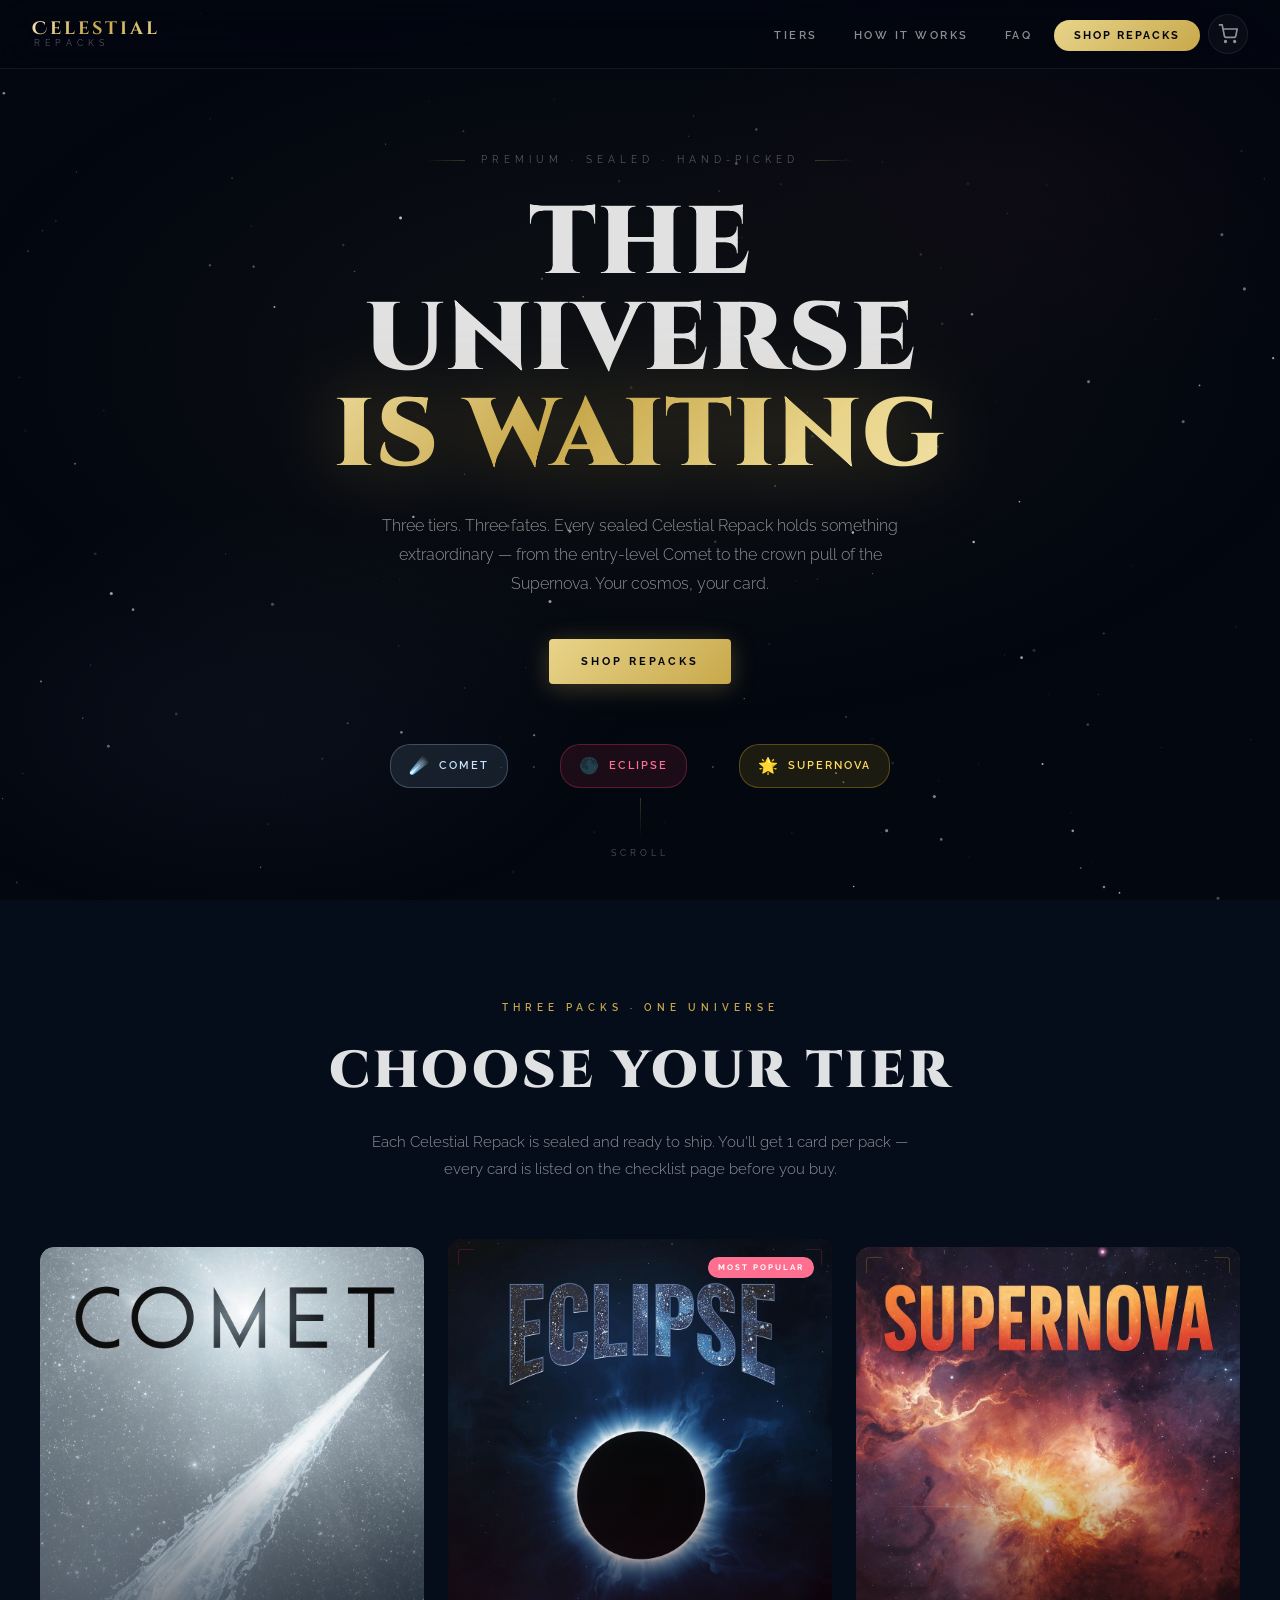
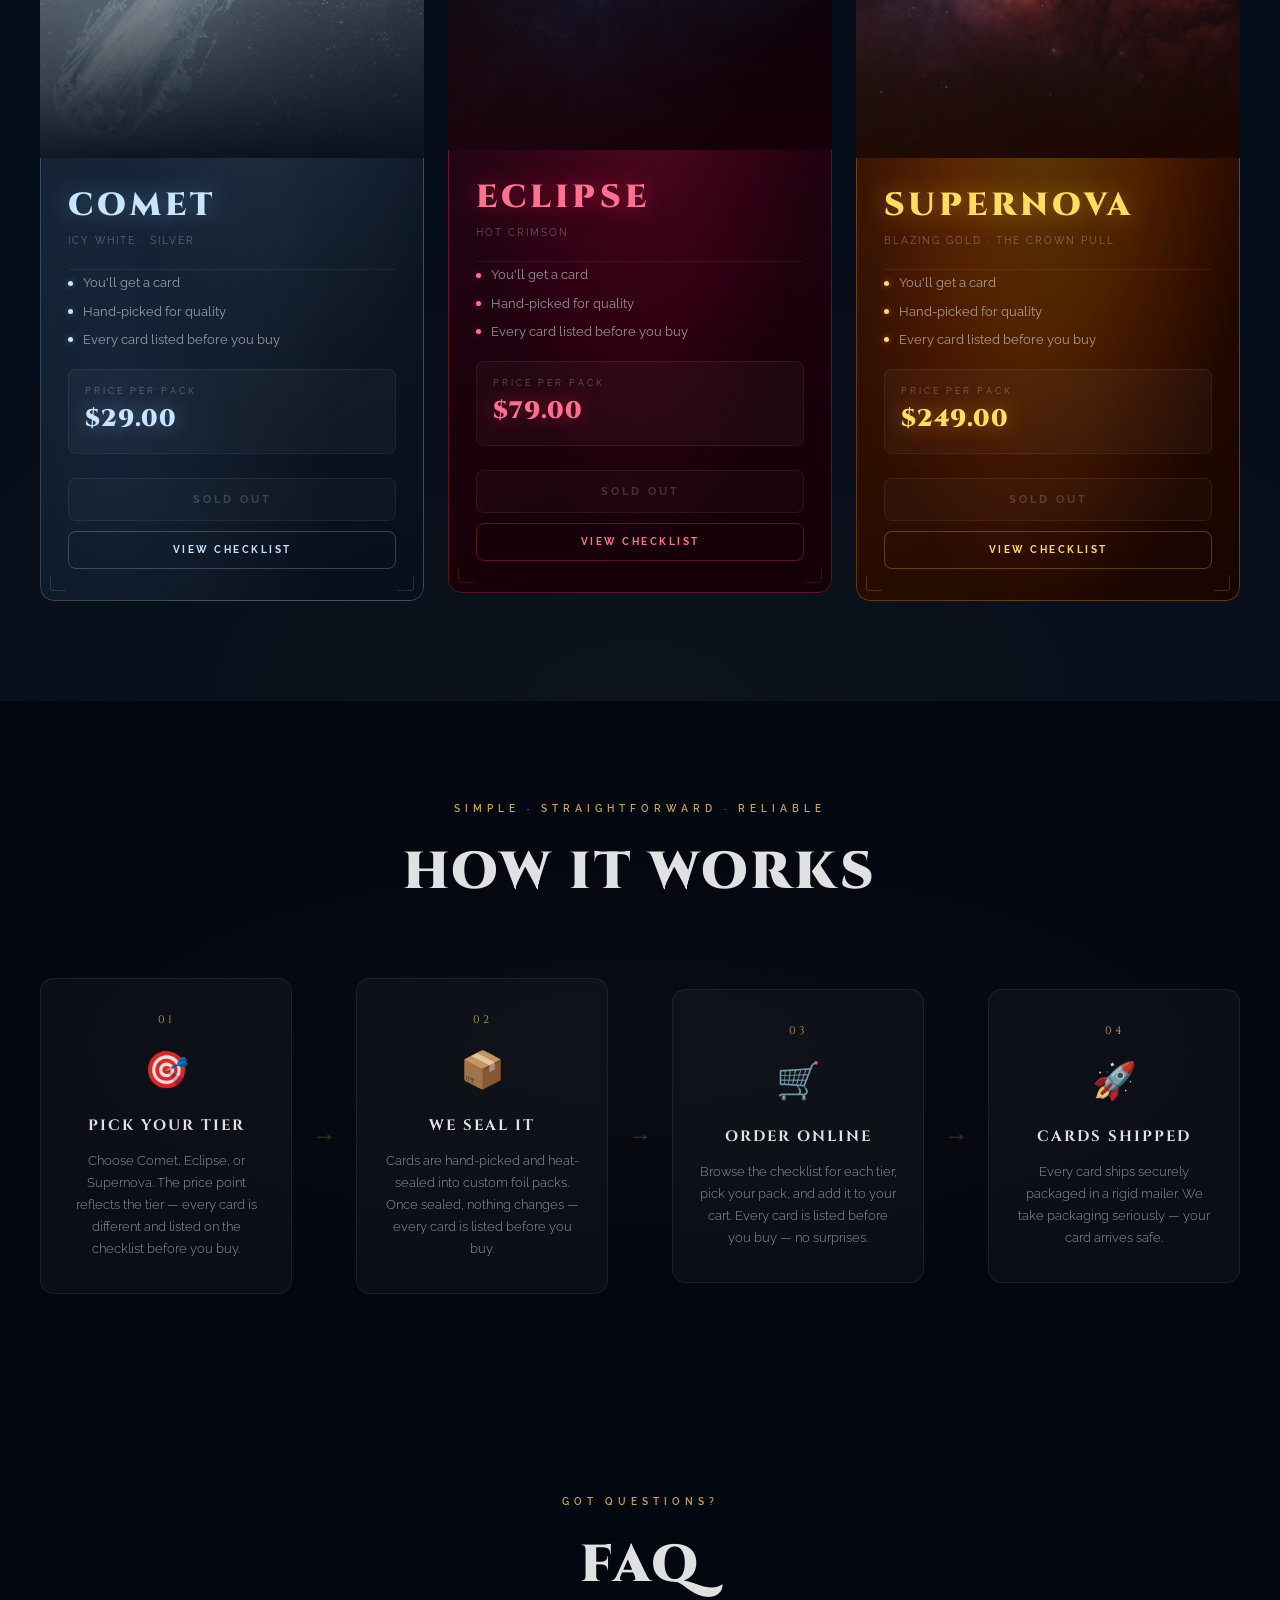
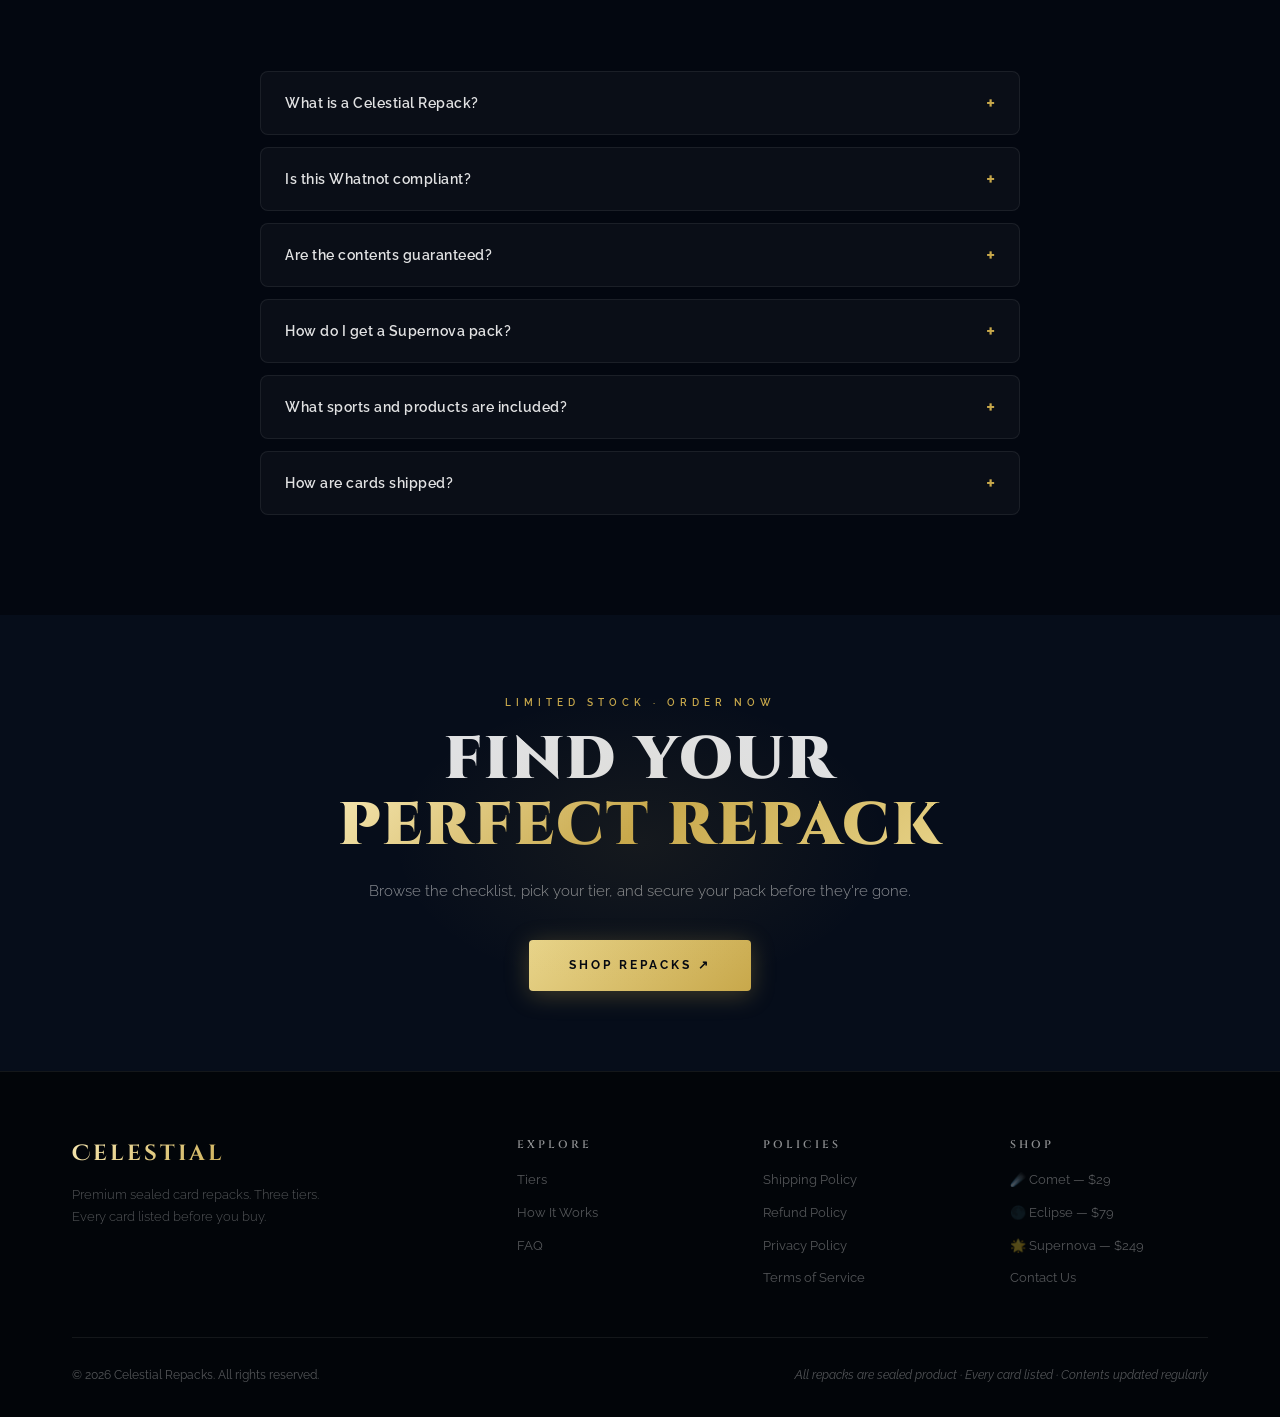
==== commit 2833f156: "final" ====
--- a/index.html
+++ b/index.html
@@ -28,6 +28,7 @@
         <li><a href="#how-it-works" class="nav-link">How It Works</a></li>
         <li><a href="#faq" class="nav-link">FAQ</a></li>
         <li><a href="#tiers" class="nav-cta">Shop Repacks</a></li>
+
         <li>
           <button class="nav-cart-btn" id="navCartBtn" aria-label="Open cart">
             <svg width="20" height="20" viewBox="0 0 24 24" fill="none" stroke="currentColor" stroke-width="2"><circle cx="9" cy="21" r="1"/><circle cx="20" cy="21" r="1"/><path d="M1 1h4l2.68 13.39a2 2 0 0 0 2 1.61h9.72a2 2 0 0 0 2-1.61L23 6H6"/></svg>
@@ -116,10 +117,7 @@
               </div>
             </div>
             <div class="tier-actions">
-              <button class="add-to-cart-btn comet-cart-btn" data-id="comet" data-name="Comet Repack" data-price="29.00" data-img="comet.jpg">
-                <svg width="16" height="16" viewBox="0 0 24 24" fill="none" stroke="currentColor" stroke-width="2"><circle cx="9" cy="21" r="1"/><circle cx="20" cy="21" r="1"/><path d="M1 1h4l2.68 13.39a2 2 0 0 0 2 1.61h9.72a2 2 0 0 0 2-1.61L23 6H6"/></svg>
-                Add to Cart
-              </button>
+              <button class="sold-out-btn" disabled>Sold Out</button>
               <a href="comet.html" class="tier-btn-ghost comet-ghost">View Checklist</a>
             </div>
           </div>
@@ -154,10 +152,7 @@
               </div>
             </div>
             <div class="tier-actions">
-              <button class="add-to-cart-btn eclipse-cart-btn" data-id="eclipse" data-name="Eclipse Repack" data-price="79.00" data-img="eclipse.jpg">
-                <svg width="16" height="16" viewBox="0 0 24 24" fill="none" stroke="currentColor" stroke-width="2"><circle cx="9" cy="21" r="1"/><circle cx="20" cy="21" r="1"/><path d="M1 1h4l2.68 13.39a2 2 0 0 0 2 1.61h9.72a2 2 0 0 0 2-1.61L23 6H6"/></svg>
-                Add to Cart
-              </button>
+              <button class="sold-out-btn" disabled>Sold Out</button>
               <a href="eclipse.html" class="tier-btn-ghost eclipse-ghost">View Checklist</a>
             </div>
           </div>
@@ -191,10 +186,7 @@
               </div>
             </div>
             <div class="tier-actions">
-              <button class="add-to-cart-btn supernova-cart-btn" data-id="supernova" data-name="Supernova Repack" data-price="249.00" data-img="supernova.jpg">
-                <svg width="16" height="16" viewBox="0 0 24 24" fill="none" stroke="currentColor" stroke-width="2"><circle cx="9" cy="21" r="1"/><circle cx="20" cy="21" r="1"/><path d="M1 1h4l2.68 13.39a2 2 0 0 0 2 1.61h9.72a2 2 0 0 0 2-1.61L23 6H6"/></svg>
-                Add to Cart
-              </button>
+              <button class="sold-out-btn" disabled>Sold Out</button>
               <a href="supernova.html" class="tier-btn-ghost supernova-ghost">View Checklist</a>
             </div>
           </div>
@@ -337,12 +329,8 @@
           <div class="footer-logo">Celestial</div>
           <p class="footer-tagline">Premium sealed card repacks. Three tiers. Every card listed before you buy.</p>
           <div class="footer-socials">
-            <a href="#" class="social-btn" aria-label="Instagram">
-              <svg width="18" height="18" viewBox="0 0 24 24" fill="none" stroke="currentColor" stroke-width="2"><rect x="2" y="2" width="20" height="20" rx="5" ry="5"/><path d="M16 11.37A4 4 0 1 1 12.63 8 4 4 0 0 1 16 11.37z"/><line x1="17.5" y1="6.5" x2="17.51" y2="6.5"/></svg>
-            </a>
-            <a href="#" class="social-btn" aria-label="YouTube">
-              <svg width="18" height="18" viewBox="0 0 24 24" fill="none" stroke="currentColor" stroke-width="2"><path d="M22.54 6.42a2.78 2.78 0 0 0-1.94-2C18.88 4 12 4 12 4s-6.88 0-8.6.46a2.78 2.78 0 0 0-1.94 2A29 29 0 0 0 1 11.75a29 29 0 0 0 .46 5.33A2.78 2.78 0 0 0 3.4 19c1.72.46 8.6.46 8.6.46s6.88 0 8.6-.46a2.78 2.78 0 0 0 1.94-2 29 29 0 0 0 .46-5.25 29 29 0 0 0-.46-5.33z"/><polygon points="9.75 15.02 15.5 11.75 9.75 8.48 9.75 15.02"/></svg>
-            </a>
+
+
           </div>
         </div>
         <div class="footer-nav-group">
@@ -367,11 +355,12 @@
         </div>
       </div>
       <div class="footer-bottom">
-        <p>© 2025 Celestial Repacks. All rights reserved.</p>
+        <p>© 2026 Celestial Repacks. All rights reserved.</p>
         <p class="footer-compliance">All repacks are sealed product · Every card listed · Contents updated regularly</p>
       </div>
     </div>
-  </footer>
+  </footer><script src="app.js"></script>
+
 
   <!-- CART DRAWER -->
   <div class="cart-overlay" id="cartOverlay"></div>
@@ -401,6 +390,5 @@
     </div>
   </div>
 
-  <script src="app.js"></script>
 </body>
 </html>
--- a/style.css
+++ b/style.css
@@ -1648,4 +1648,50 @@
 ::-webkit-scrollbar-thumb:hover { background: var(--gold); }
 
 /* ── Selection ── */
-::selection { background: rgba(200,168,75,0.25); color: var(--text); }+::selection { background: rgba(200,168,75,0.25); color: var(--text); }
+
+/* ── Sold Out button ── */
+.sold-out-btn {
+  display: flex;
+  align-items: center;
+  justify-content: center;
+  width: 100%;
+  padding: 13px 16px;
+  border: 1px solid rgba(255,255,255,0.1);
+  border-radius: var(--radius-sm);
+  background: rgba(255,255,255,0.04);
+  color: var(--text-dim);
+  font-family: var(--font-body);
+  font-size: 11px;
+  font-weight: 700;
+  letter-spacing: 3px;
+  text-transform: uppercase;
+  cursor: not-allowed;
+  opacity: 0.6;
+}
+
+/* ── Sold Out Buttons ── */
+.sold-out-btn {
+  display: inline-flex;
+  align-items: center;
+  justify-content: center;
+  padding: 14px 32px;
+  border: 1px solid rgba(255,255,255,0.12);
+  border-radius: 4px;
+  font-family: var(--font-body);
+  font-size: 11px;
+  font-weight: 700;
+  letter-spacing: 3px;
+  text-transform: uppercase;
+  cursor: not-allowed;
+  background: rgba(255,255,255,0.04);
+  color: var(--text-dim);
+  opacity: 0.55;
+  /* match exact sizing of btn-ghost */
+  width: auto;
+}
+/* On tier cards (homepage) — full width to match the ghost button below it */
+.tier-actions .sold-out-btn {
+  width: 100%;
+  border-radius: var(--radius-sm);
+}
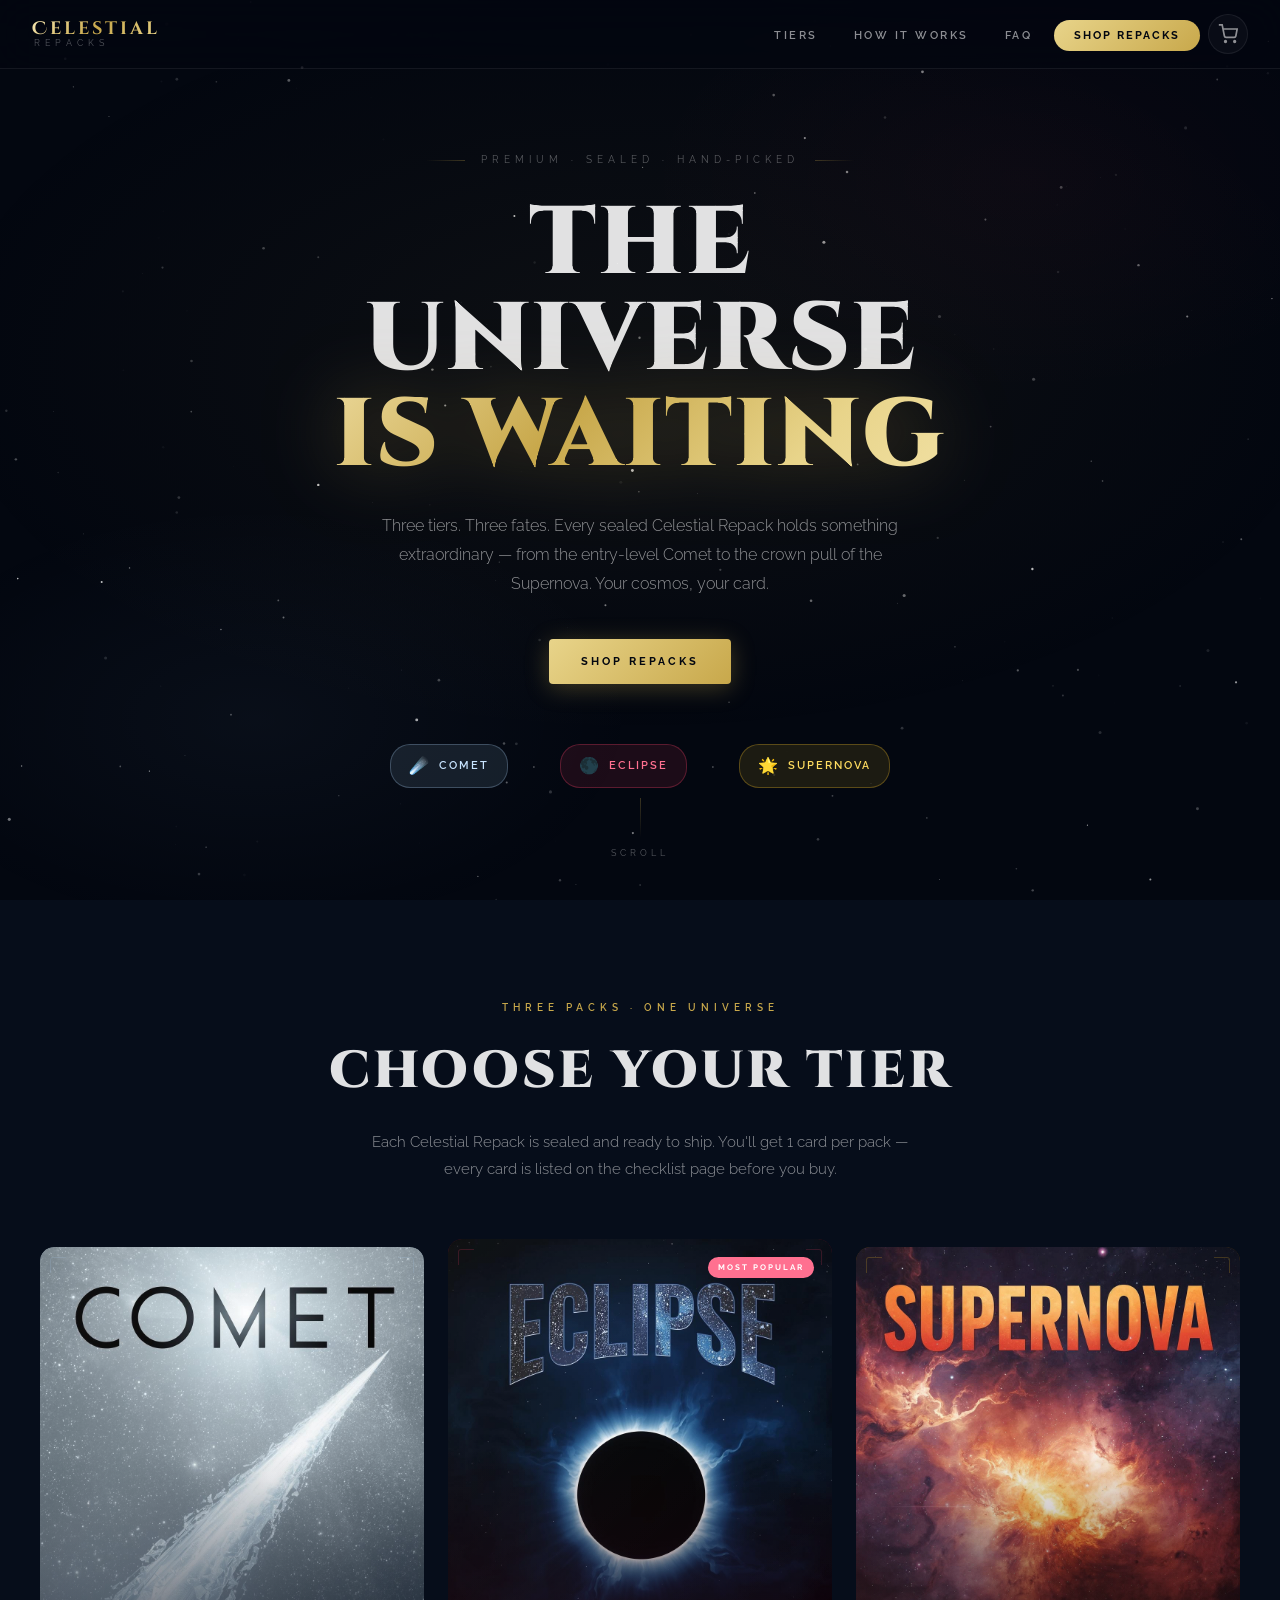
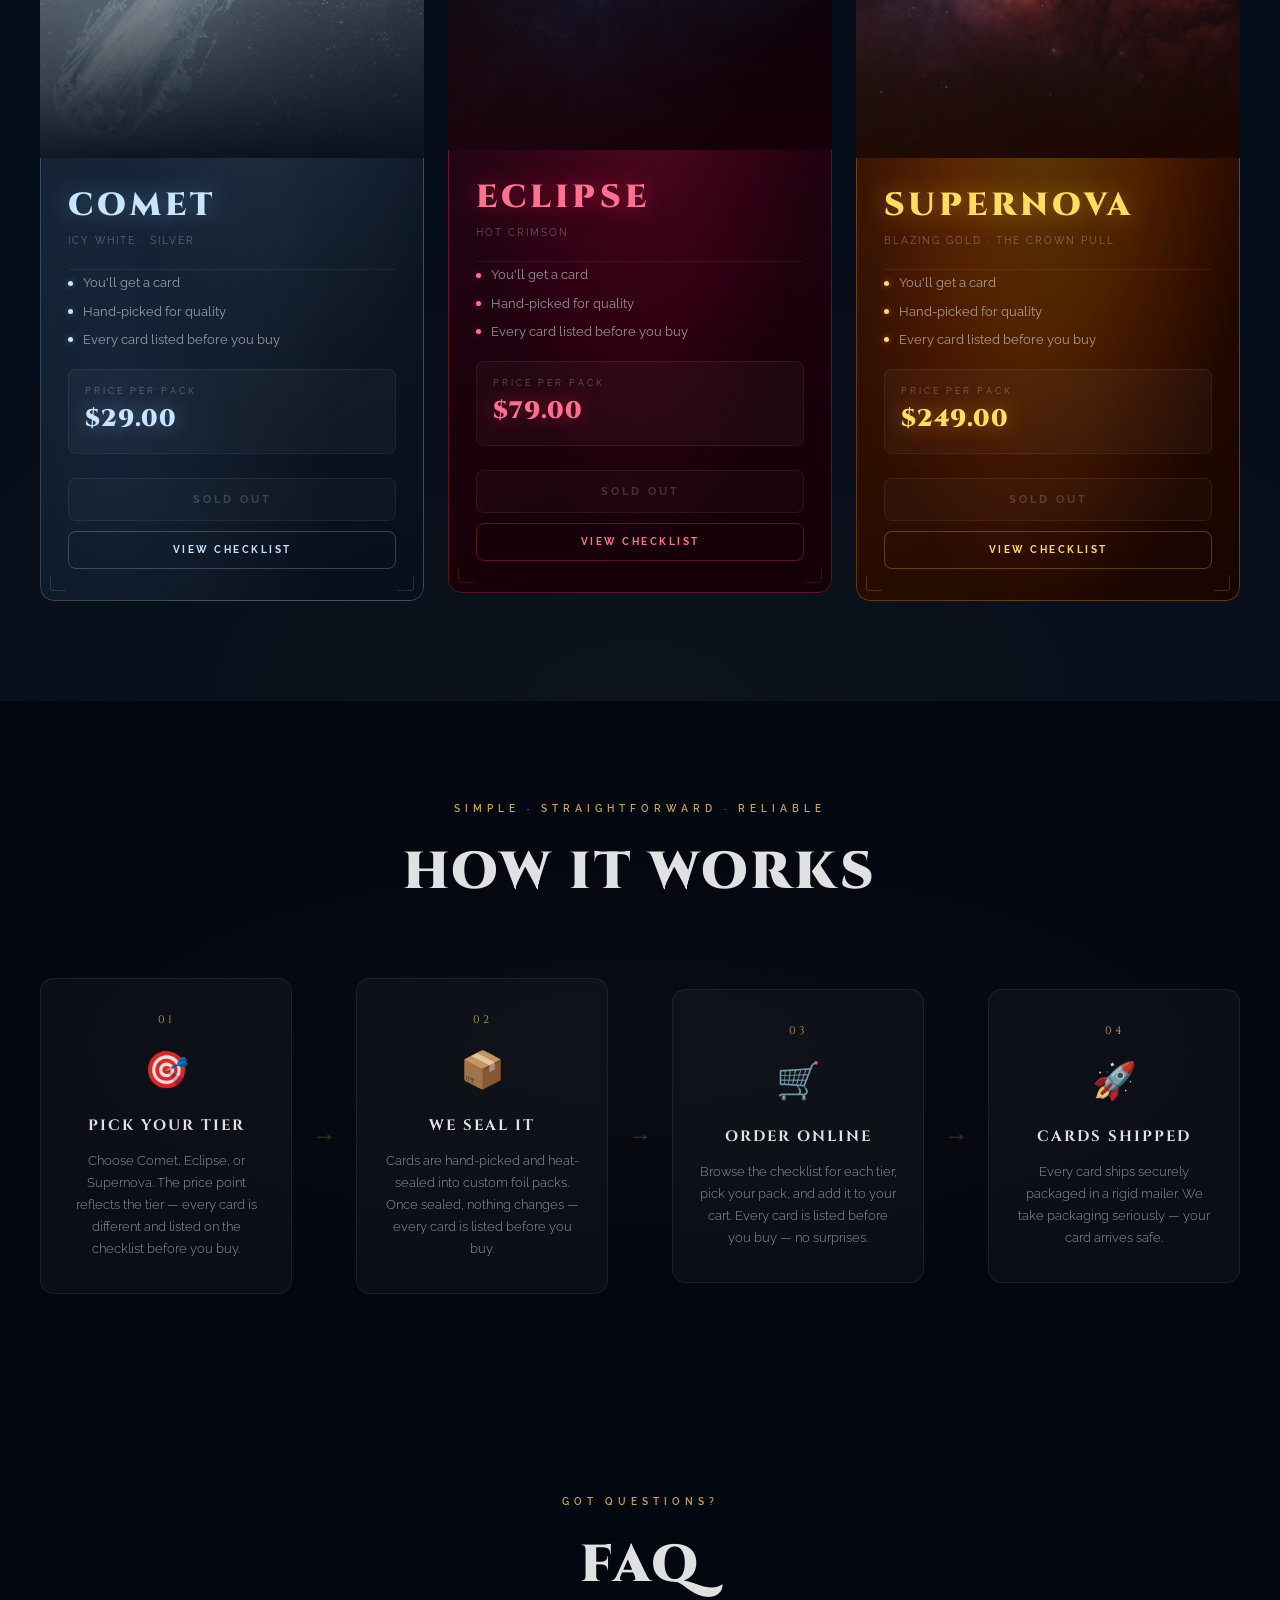
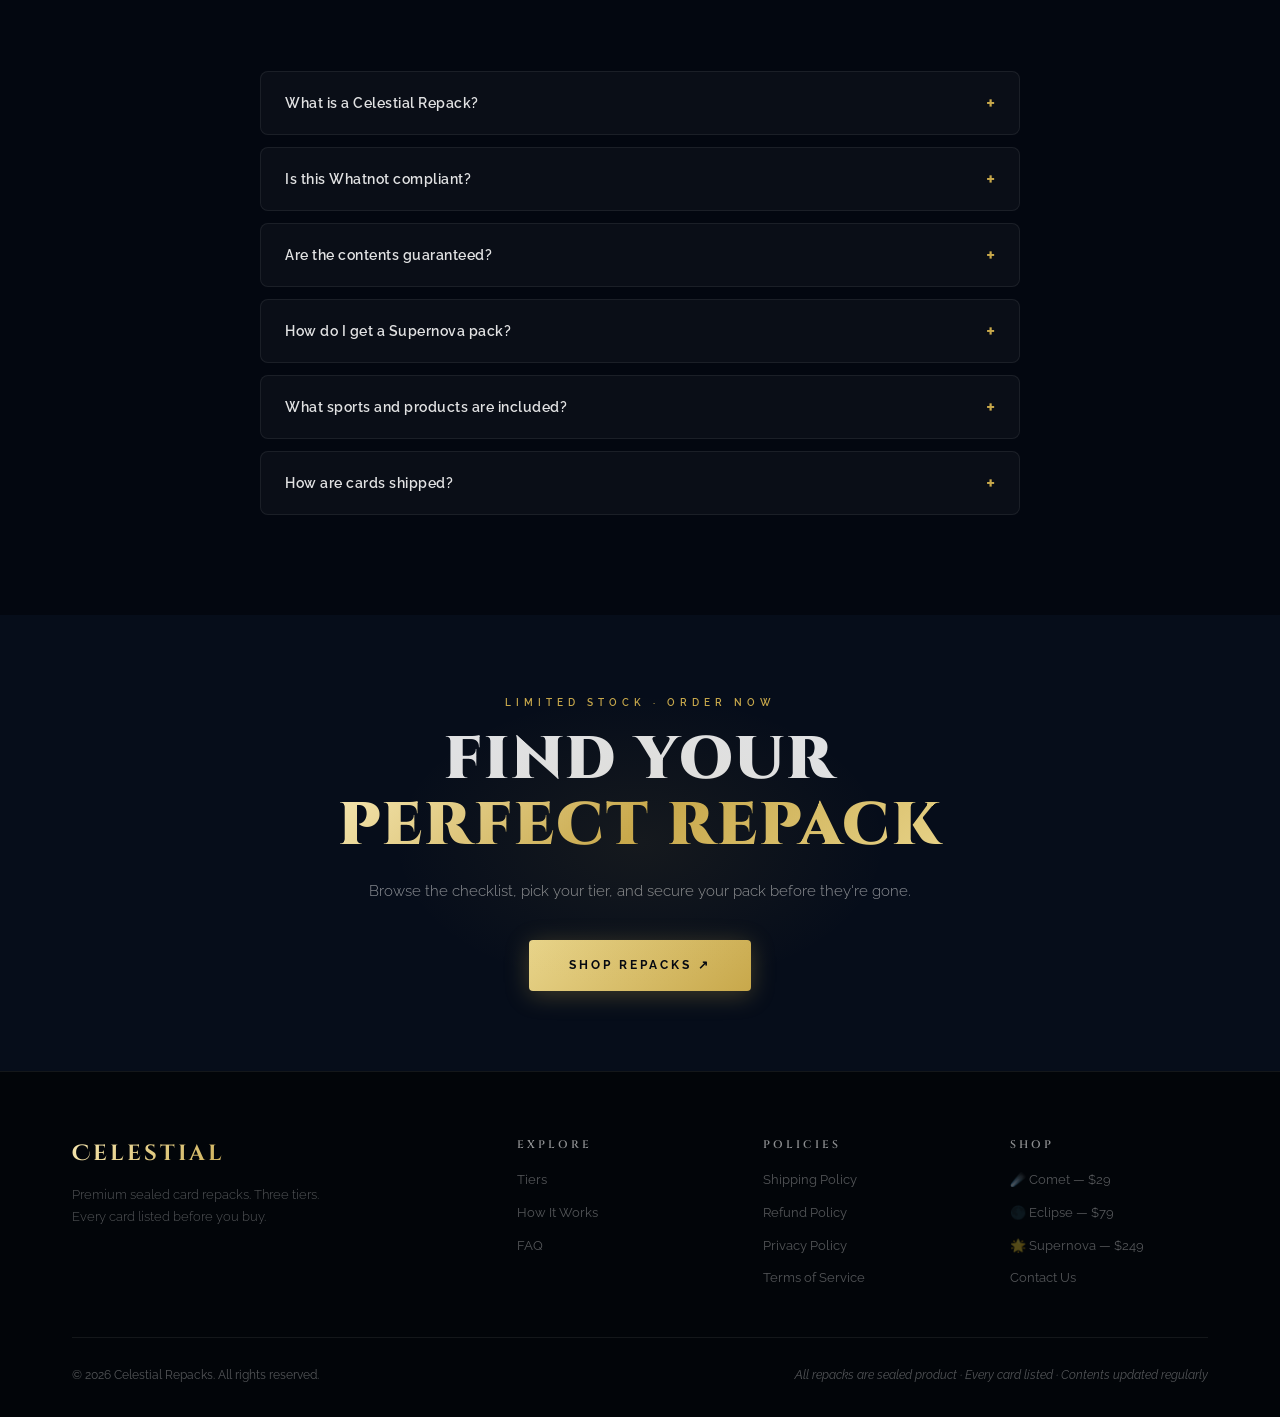
==== commit 31f77fe9: "update shopping carts function" ====
--- a/index.html
+++ b/index.html
@@ -359,7 +359,9 @@
         <p class="footer-compliance">All repacks are sealed product · Every card listed · Contents updated regularly</p>
       </div>
     </div>
-  </footer><script src="app.js"></script>
+  </footer>
+
+  <script src="app.js"></script>
 
 
   <!-- CART DRAWER -->
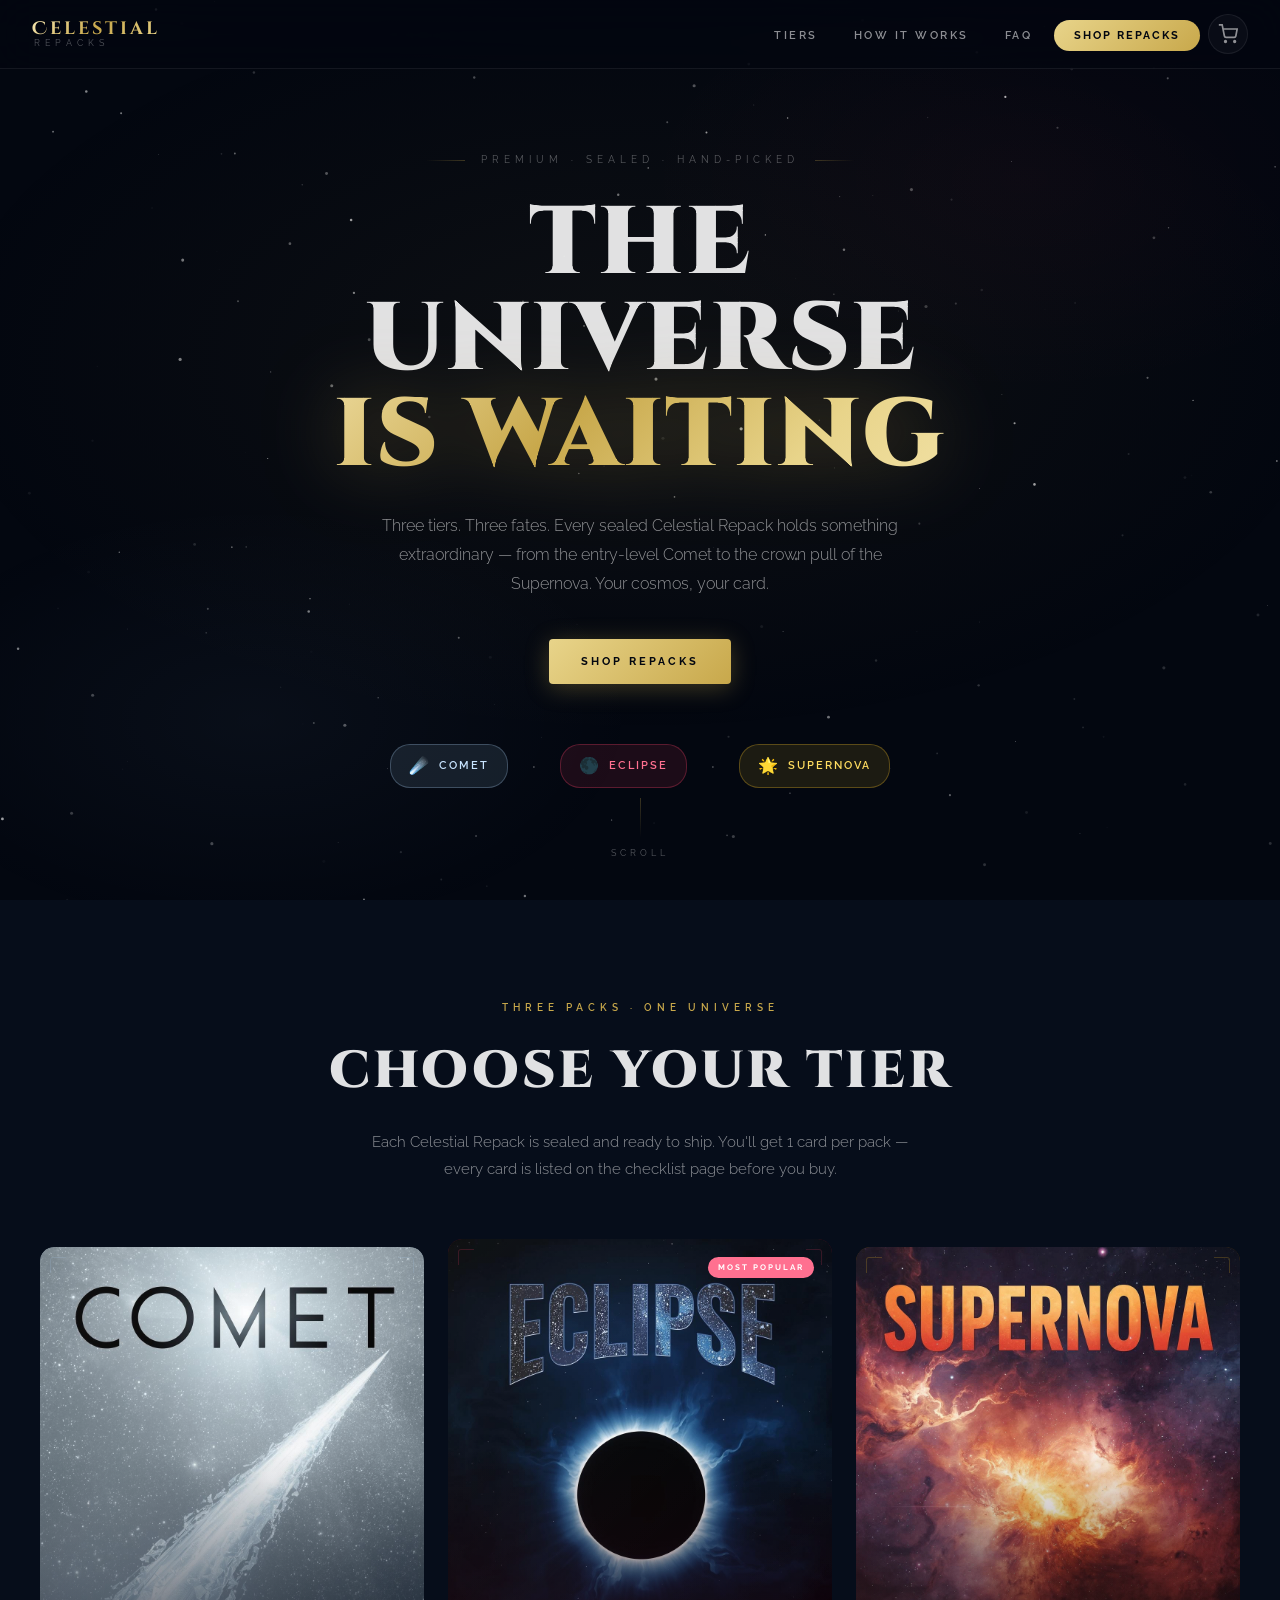
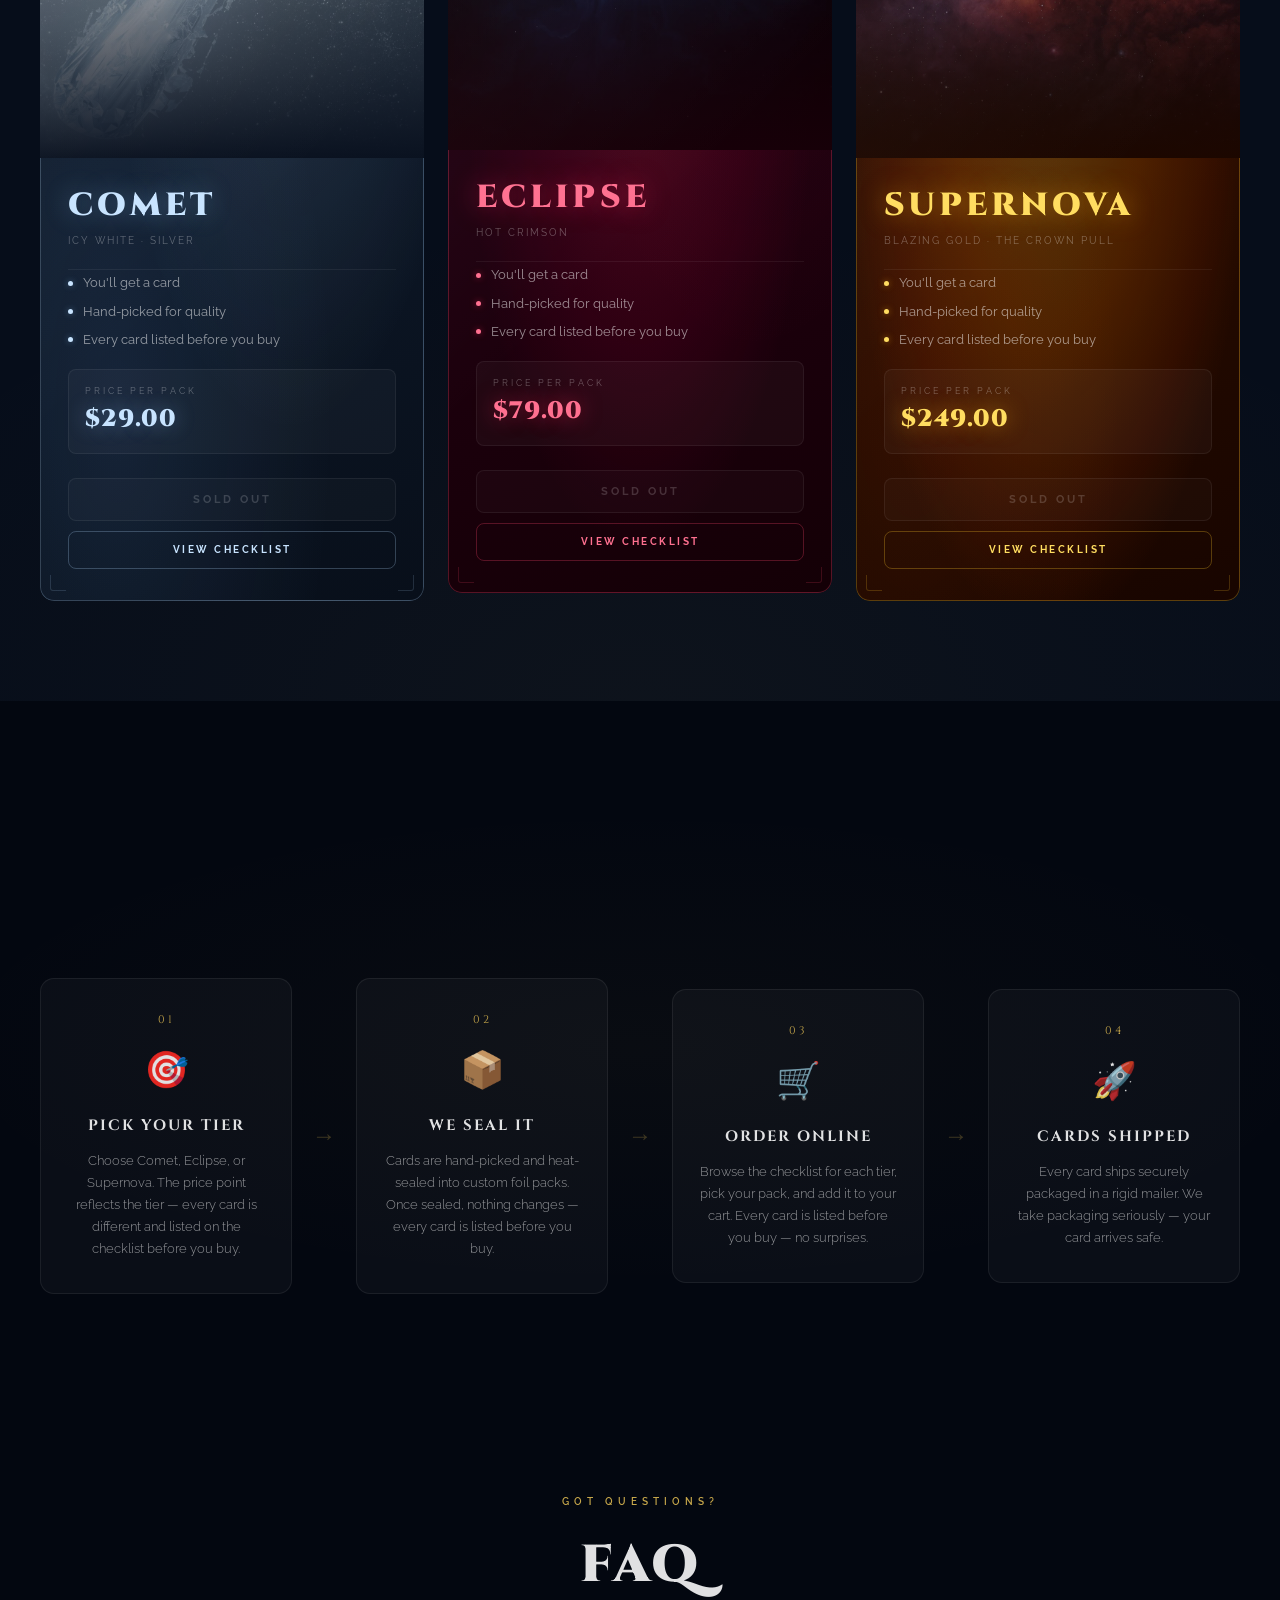
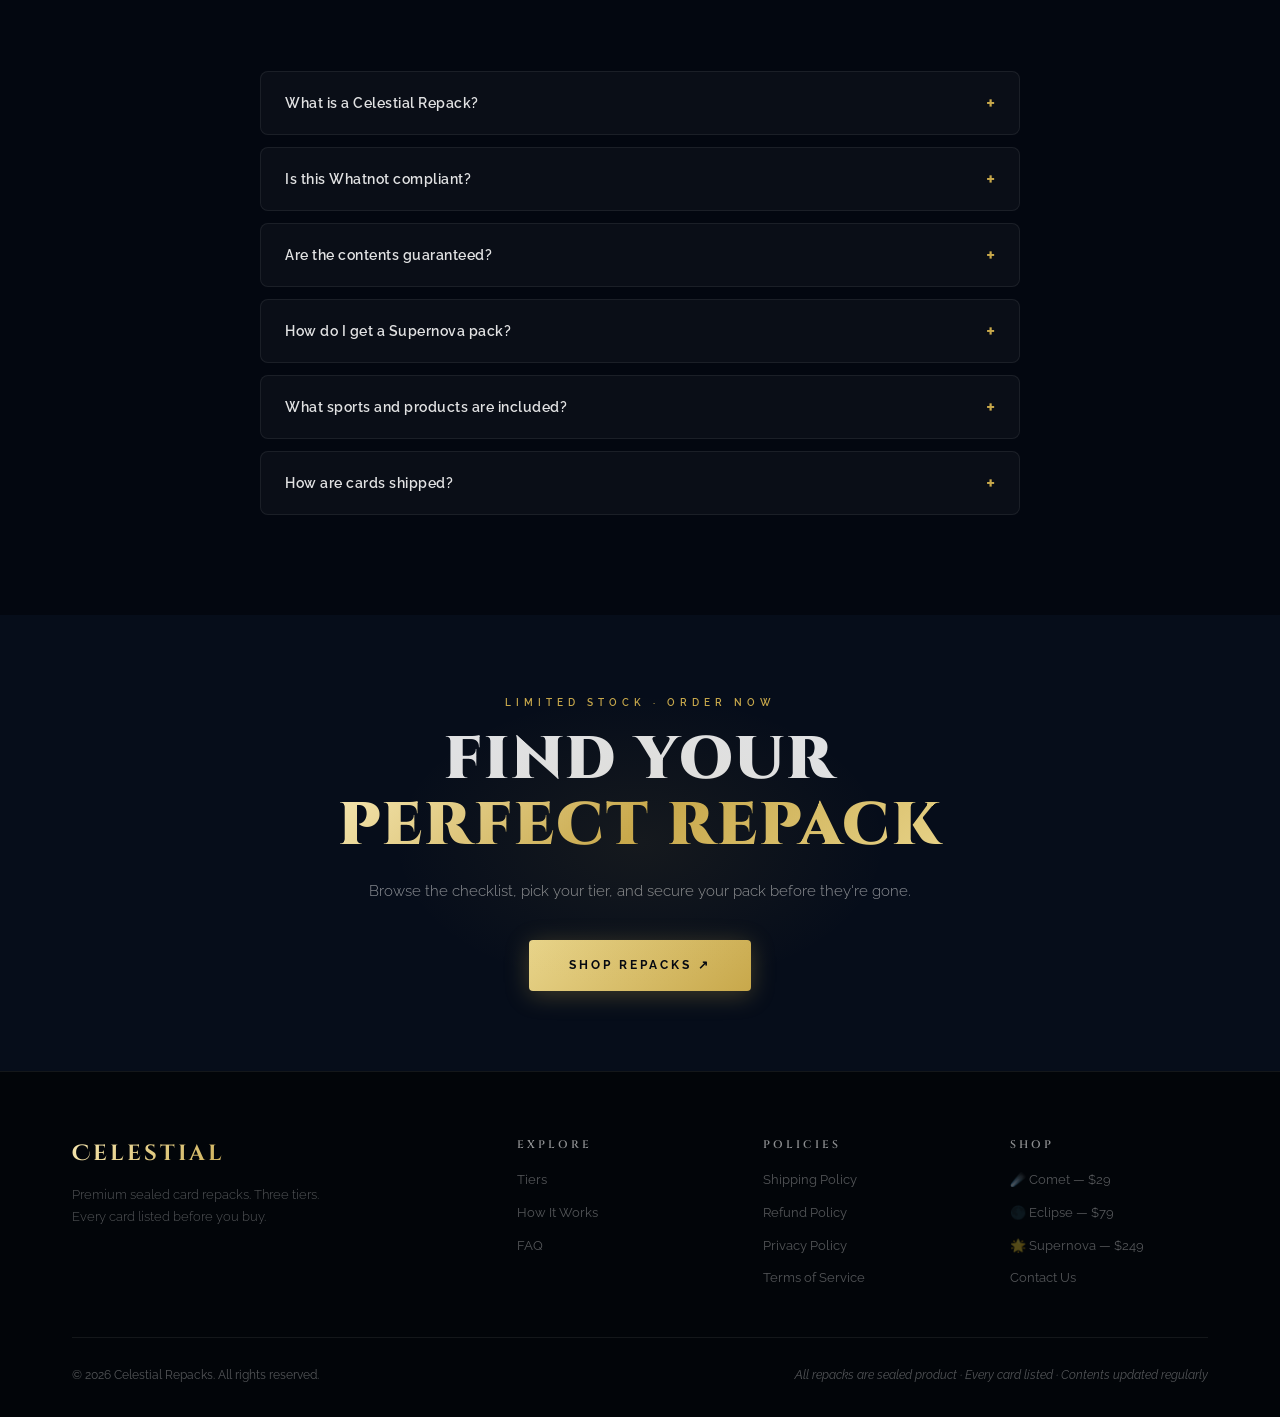
==== commit e9ebf554: "adding logo image in the heading" ====
--- a/index.html
+++ b/index.html
@@ -4,6 +4,7 @@
   <meta charset="UTF-8" />
   <meta name="viewport" content="width=device-width, initial-scale=1.0" />
   <title>Celestial Repacks — Premium Sealed Card Repacks</title>
+  <link rel="icon" type="image/png" href="favicon-512.png">
   <link rel="preconnect" href="https://fonts.googleapis.com" />
   <link rel="preconnect" href="https://fonts.gstatic.com" crossorigin />
   <link href="https://fonts.googleapis.com/css2?family=Cinzel:wght@400;600;700;900&family=Cinzel+Decorative:wght@700;900&family=Raleway:ital,wght@0,300;0,400;0,500;0,600;0,700;1,300&display=swap" rel="stylesheet" />
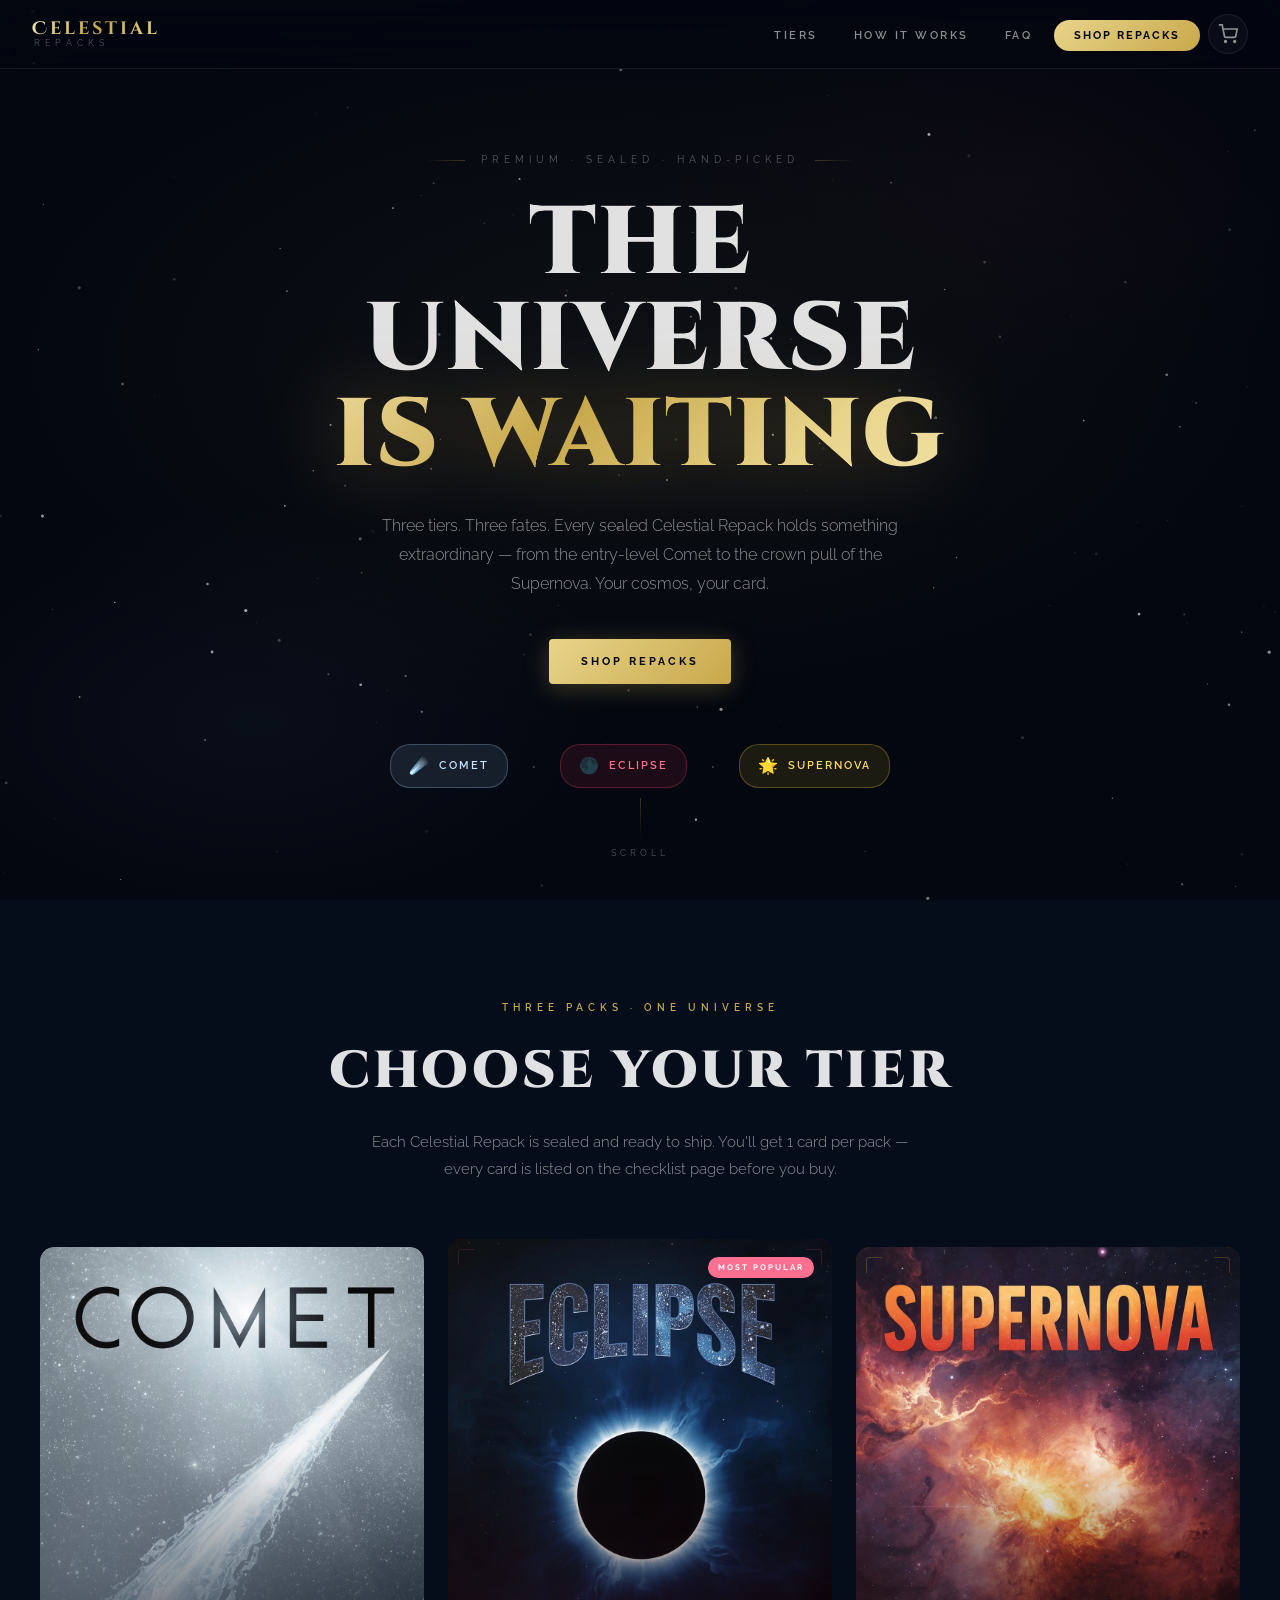
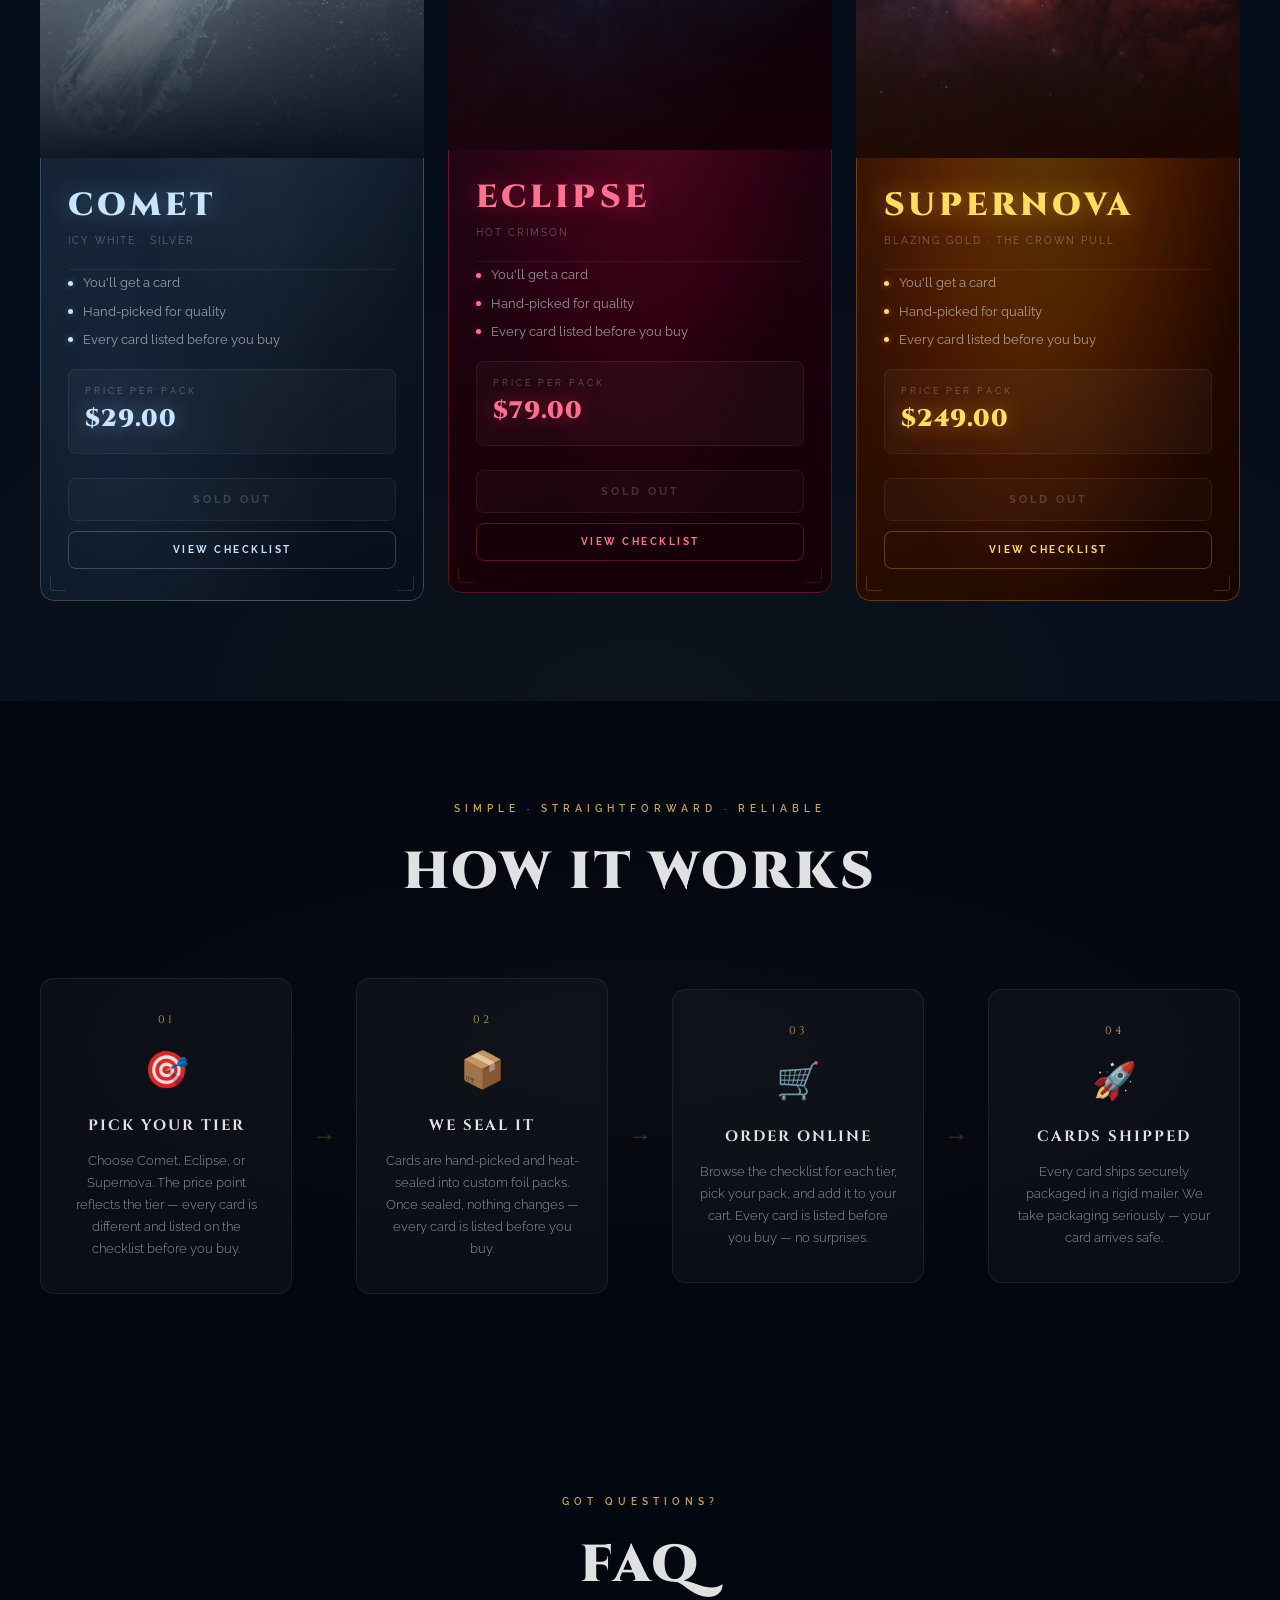
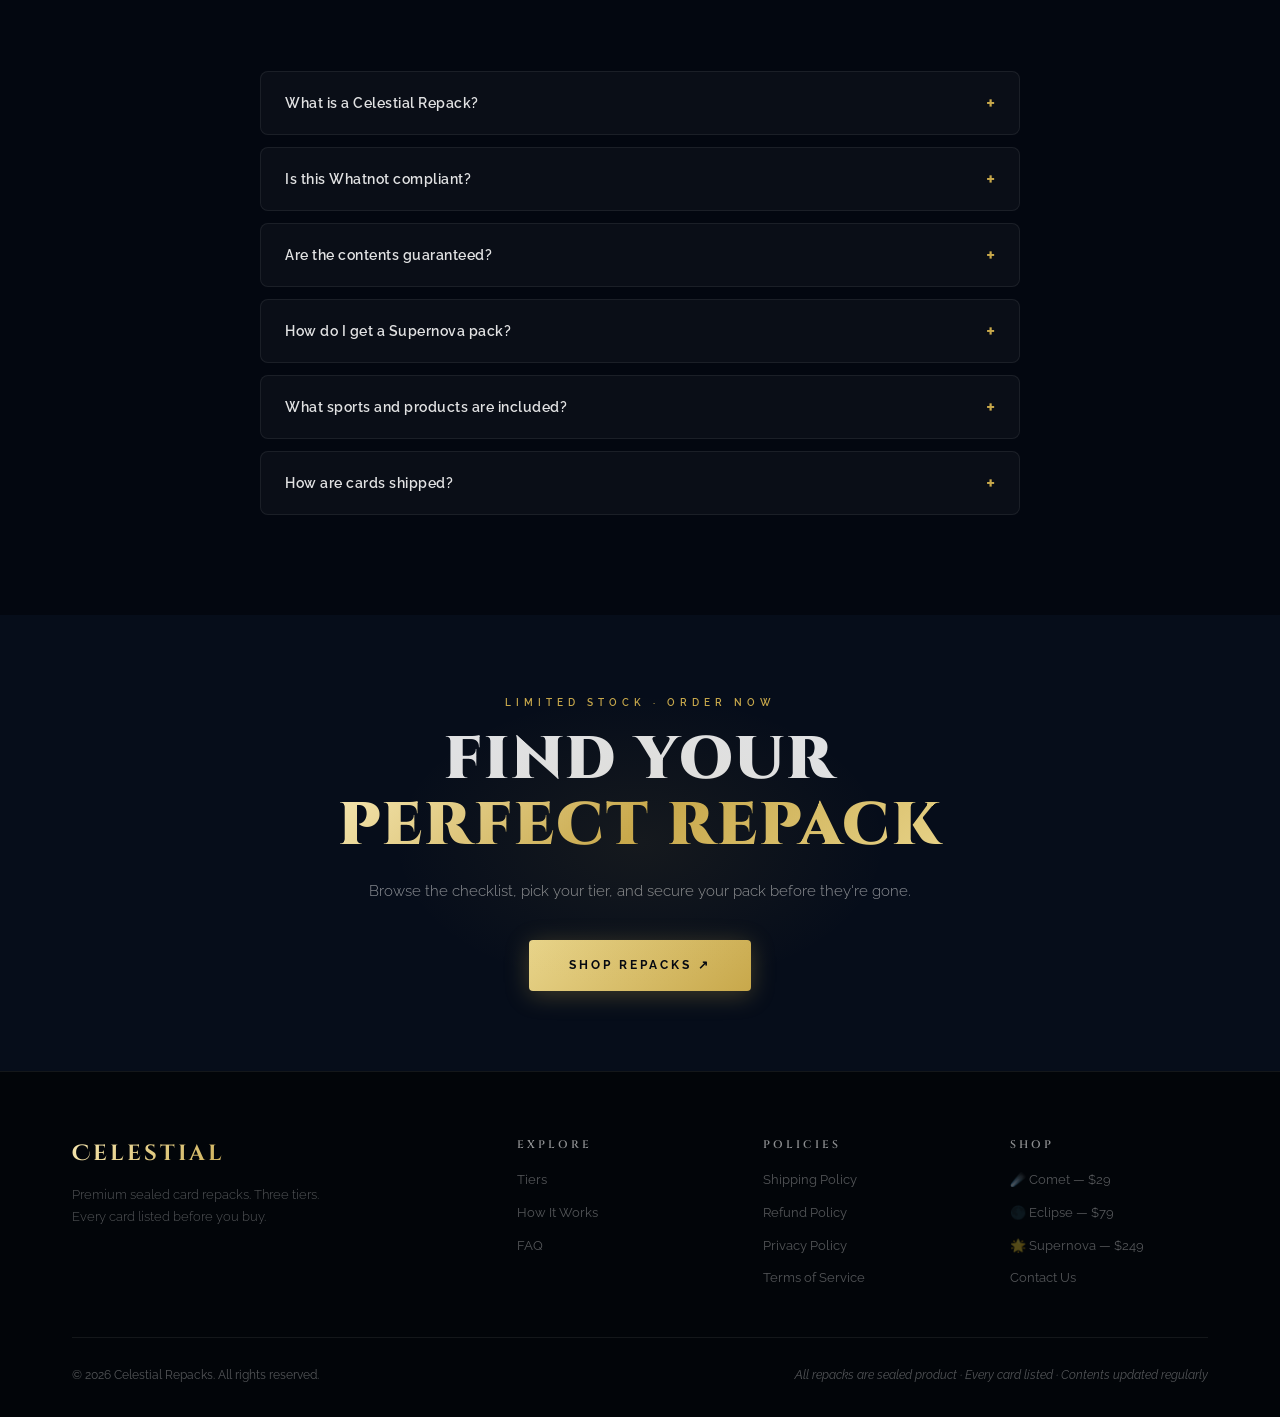
==== commit 9f434662: "Add files via upload" ====
--- a/index.html
+++ b/index.html
@@ -1,397 +1,397 @@
-<!DOCTYPE html>
-<html lang="en">
-<head>
-  <meta charset="UTF-8" />
-  <meta name="viewport" content="width=device-width, initial-scale=1.0" />
-  <title>Celestial Repacks — Premium Sealed Card Repacks</title>
-  <link rel="icon" type="image/png" href="favicon-512.png">
-  <link rel="preconnect" href="https://fonts.googleapis.com" />
-  <link rel="preconnect" href="https://fonts.gstatic.com" crossorigin />
-  <link href="https://fonts.googleapis.com/css2?family=Cinzel:wght@400;600;700;900&family=Cinzel+Decorative:wght@700;900&family=Raleway:ital,wght@0,300;0,400;0,500;0,600;0,700;1,300&display=swap" rel="stylesheet" />
-  <link rel="stylesheet" href="style.css" />
-</head>
-<body>
-
-  <canvas id="starCanvas"></canvas>
-
-  <!-- NAV -->
-  <nav id="mainNav">
-    <div class="nav-inner">
-      <a href="#hero" class="nav-logo">
-        <span class="logo-main">Celestial</span>
-        <span class="logo-sub">Repacks</span>
-      </a>
-      <button class="nav-toggle" id="navToggle" aria-label="Toggle menu">
-        <span></span><span></span><span></span>
-      </button>
-      <ul class="nav-links" id="navLinks">
-        <li><a href="#tiers" class="nav-link">Tiers</a></li>
-        <li><a href="#how-it-works" class="nav-link">How It Works</a></li>
-        <li><a href="#faq" class="nav-link">FAQ</a></li>
-        <li><a href="#tiers" class="nav-cta">Shop Repacks</a></li>
-
-        <li>
-          <button class="nav-cart-btn" id="navCartBtn" aria-label="Open cart">
-            <svg width="20" height="20" viewBox="0 0 24 24" fill="none" stroke="currentColor" stroke-width="2"><circle cx="9" cy="21" r="1"/><circle cx="20" cy="21" r="1"/><path d="M1 1h4l2.68 13.39a2 2 0 0 0 2 1.61h9.72a2 2 0 0 0 2-1.61L23 6H6"/></svg>
-            <span class="nav-cart-badge" id="navCartBadge">0</span>
-          </button>
-        </li>
-      </ul>
-    </div>
-  </nav>
-
-  <!-- HERO -->
-  <section id="hero">
-    <div class="hero-content">
-      <div class="hero-eyebrow" data-reveal>
-        <span class="eyebrow-line"></span>
-        Premium · Sealed · Hand-Picked
-        <span class="eyebrow-line"></span>
-      </div>
-      <h1 class="hero-title" data-reveal>
-        <span class="title-line">The Universe</span>
-        <span class="title-line title-gold">Is Waiting</span>
-      </h1>
-      <p class="hero-desc" data-reveal>
-        Three tiers. Three fates. Every sealed Celestial Repack holds something extraordinary — from the entry-level Comet to the crown pull of the Supernova. Your cosmos, your card.
-      </p>
-      <div class="hero-actions" data-reveal>
-        <a href="#tiers" class="btn-primary">Shop Repacks</a>
-      </div>
-      <div class="hero-tier-badges" data-reveal>
-        <div class="tier-badge comet-badge">
-          <span class="badge-icon">☄️</span>
-          <span>Comet</span>
-        </div>
-        <div class="tier-divider">·</div>
-        <div class="tier-badge eclipse-badge">
-          <span class="badge-icon">🌑</span>
-          <span>Eclipse</span>
-        </div>
-        <div class="tier-divider">·</div>
-        <div class="tier-badge supernova-badge">
-          <span class="badge-icon">🌟</span>
-          <span>Supernova</span>
-        </div>
-      </div>
-    </div>
-    <div class="hero-scroll-hint">
-      <div class="scroll-line"></div>
-      <span>Scroll</span>
-    </div>
-  </section>
-
-  <!-- TIERS -->
-  <section id="tiers">
-    <div class="section-container">
-      <div class="section-header" data-reveal>
-        <p class="section-eyebrow">Three Packs · One Universe</p>
-        <h2 class="section-title">Choose Your Tier</h2>
-        <p class="section-desc">Each Celestial Repack is sealed and ready to ship. You'll get 1 card per pack — every card is listed on the checklist page before you buy.</p>
-      </div>
-
-      <div class="tiers-grid">
-
-        <!-- COMET -->
-        <div class="tier-card comet" data-reveal data-delay="0">
-          <div class="tier-card-bg"></div>
-          <div class="tier-card-glow"></div>
-          <div class="tier-card-inner">
-            <div class="tier-number">01</div>
-            <div class="tier-img-wrap">
-              <img src="comet.jpg" alt="Comet Repack" class="tier-img" />
-              <div class="tier-img-overlay"></div>
-            </div>
-            <div class="tier-info">
-              <h3 class="tier-name">Comet</h3>
-              <p class="tier-tagline">Icy White · Silver</p>
-            </div>
-            <ul class="tier-contents">
-              <li><span class="content-dot"></span>You'll get a card</li>
-              <li><span class="content-dot"></span>Hand-picked for quality</li>
-              <li><span class="content-dot"></span>Every card listed before you buy</li>
-            </ul>
-            <div class="tier-pricing">
-              <div class="tier-price-block">
-                <span class="tier-price-label">Price per pack</span>
-                <span class="tier-price comet-text">$29.00</span>
-              </div>
-            </div>
-            <div class="tier-actions">
-              <button class="sold-out-btn" disabled>Sold Out</button>
-              <a href="comet.html" class="tier-btn-ghost comet-ghost">View Checklist</a>
-            </div>
-          </div>
-          <div class="corner c-tl"></div><div class="corner c-tr"></div>
-          <div class="corner c-bl"></div><div class="corner c-br"></div>
-        </div>
-
-        <!-- ECLIPSE -->
-        <div class="tier-card eclipse featured" data-reveal data-delay="150">
-          <div class="tier-card-bg"></div>
-          <div class="tier-card-glow"></div>
-          <div class="featured-tag">Most Popular</div>
-          <div class="tier-card-inner">
-            <div class="tier-number">02</div>
-            <div class="tier-img-wrap">
-              <img src="eclipse.jpg" alt="Eclipse Repack" class="tier-img" />
-              <div class="tier-img-overlay"></div>
-            </div>
-            <div class="tier-info">
-              <h3 class="tier-name">Eclipse</h3>
-              <p class="tier-tagline">Hot Crimson</p>
-            </div>
-            <ul class="tier-contents">
-              <li><span class="content-dot"></span>You'll get a card</li>
-              <li><span class="content-dot"></span>Hand-picked for quality</li>
-              <li><span class="content-dot"></span>Every card listed before you buy</li>
-            </ul>
-            <div class="tier-pricing">
-              <div class="tier-price-block">
-                <span class="tier-price-label">Price per pack</span>
-                <span class="tier-price eclipse-text">$79.00</span>
-              </div>
-            </div>
-            <div class="tier-actions">
-              <button class="sold-out-btn" disabled>Sold Out</button>
-              <a href="eclipse.html" class="tier-btn-ghost eclipse-ghost">View Checklist</a>
-            </div>
-          </div>
-          <div class="corner c-tl"></div><div class="corner c-tr"></div>
-          <div class="corner c-bl"></div><div class="corner c-br"></div>
-        </div>
-
-        <!-- SUPERNOVA -->
-        <div class="tier-card supernova" data-reveal data-delay="300">
-          <div class="tier-card-bg"></div>
-          <div class="tier-card-glow"></div>
-          <div class="tier-card-inner">
-            <div class="tier-number">03</div>
-            <div class="tier-img-wrap">
-              <img src="supernova.jpg" alt="Supernova Repack" class="tier-img" />
-              <div class="tier-img-overlay"></div>
-            </div>
-            <div class="tier-info">
-              <h3 class="tier-name">Supernova</h3>
-              <p class="tier-tagline">Blazing Gold · The Crown Pull</p>
-            </div>
-            <ul class="tier-contents">
-              <li><span class="content-dot"></span>You'll get a card</li>
-              <li><span class="content-dot"></span>Hand-picked for quality</li>
-              <li><span class="content-dot"></span>Every card listed before you buy</li>
-            </ul>
-            <div class="tier-pricing">
-              <div class="tier-price-block">
-                <span class="tier-price-label">Price per pack</span>
-                <span class="tier-price supernova-text">$249.00</span>
-              </div>
-            </div>
-            <div class="tier-actions">
-              <button class="sold-out-btn" disabled>Sold Out</button>
-              <a href="supernova.html" class="tier-btn-ghost supernova-ghost">View Checklist</a>
-            </div>
-          </div>
-          <div class="corner c-tl"></div><div class="corner c-tr"></div>
-          <div class="corner c-bl"></div><div class="corner c-br"></div>
-        </div>
-
-      </div>
-    </div>
-  </section>
-
-  <!-- HOW IT WORKS -->
-  <section id="how-it-works">
-    <div class="section-container">
-      <div class="section-header" data-reveal>
-        <p class="section-eyebrow">Simple · Straightforward · Reliable</p>
-        <h2 class="section-title">How It Works</h2>
-      </div>
-      <div class="steps-grid">
-        <div class="step" data-reveal data-delay="0">
-          <div class="step-number">01</div>
-          <div class="step-icon">🎯</div>
-          <h3 class="step-title">Pick Your Tier</h3>
-          <p class="step-desc">Choose Comet, Eclipse, or Supernova. The price point reflects the tier — every card is different and listed on the checklist before you buy.</p>
-        </div>
-        <div class="step-arrow" data-reveal>→</div>
-        <div class="step" data-reveal data-delay="100">
-          <div class="step-number">02</div>
-          <div class="step-icon">📦</div>
-          <h3 class="step-title">We Seal It</h3>
-          <p class="step-desc">Cards are hand-picked and heat-sealed into custom foil packs. Once sealed, nothing changes — every card is listed before you buy.</p>
-        </div>
-        <div class="step-arrow" data-reveal>→</div>
-        <div class="step" data-reveal data-delay="200">
-          <div class="step-number">03</div>
-          <div class="step-icon">🛒</div>
-          <h3 class="step-title">Order Online</h3>
-          <p class="step-desc">Browse the checklist for each tier, pick your pack, and add it to your cart. Every card is listed before you buy — no surprises.</p>
-        </div>
-        <div class="step-arrow" data-reveal>→</div>
-        <div class="step" data-reveal data-delay="300">
-          <div class="step-number">04</div>
-          <div class="step-icon">🚀</div>
-          <h3 class="step-title">Cards Shipped</h3>
-          <p class="step-desc">Every card ships securely packaged in a rigid mailer. We take packaging seriously — your card arrives safe.</p>
-        </div>
-      </div>
-    </div>
-  </section>
-
-  <!-- FAQ -->
-  <section id="faq">
-    <div class="section-container">
-      <div class="section-header" data-reveal>
-        <p class="section-eyebrow">Got Questions?</p>
-        <h2 class="section-title">FAQ</h2>
-      </div>
-      <div class="faq-list">
-
-        <div class="faq-item" data-reveal>
-          <button class="faq-question">
-            <span>What is a Celestial Repack?</span>
-            <span class="faq-icon">+</span>
-          </button>
-          <div class="faq-answer">
-            <p>A Celestial Repack is a sealed foil pack containing a trading card. We hand-pick every card, seal it inside branded foil packaging, and sell them as repacks. Three tiers — Comet, Eclipse, and Supernova — each with different cards at different price points.</p>
-          </div>
-        </div>
-
-        <div class="faq-item" data-reveal>
-          <button class="faq-question">
-            <span>Is this Whatnot compliant?</span>
-            <span class="faq-icon">+</span>
-          </button>
-          <div class="faq-answer">
-            <p>Yes. All packs are heat-sealed before any orders are fulfilled. Each tier's checklist page lists every card available so buyers know exactly what they could receive before purchasing.</p>
-          </div>
-        </div>
-
-        <div class="faq-item" data-reveal>
-          <button class="faq-question">
-            <span>Are the contents guaranteed?</span>
-            <span class="faq-icon">+</span>
-          </button>
-          <div class="faq-answer">
-            <p>Every card available in each tier is listed on the checklist page. What you see on the checklist is what's in the packs — nothing more, nothing less.</p>
-          </div>
-        </div>
-
-        <div class="faq-item" data-reveal>
-          <button class="faq-question">
-            <span>How do I get a Supernova pack?</span>
-            <span class="faq-icon">+</span>
-          </button>
-          <div class="faq-answer">
-            <p>Browse the checklist, pick the tier you want, and add it to your cart. Stock is limited — once a pack is gone, it's gone.</p>
-          </div>
-        </div>
-
-        <div class="faq-item" data-reveal>
-          <button class="faq-question">
-            <span>What sports and products are included?</span>
-            <span class="faq-icon">+</span>
-          </button>
-          <div class="faq-answer">
-            <p>We pull from NBA, NFL, MLB, and Soccer products across Panini, Topps, Upper Deck, and other major manufacturers. The specific products change with each release — check the checklist pages for the full breakdown.</p>
-          </div>
-        </div>
-
-        <div class="faq-item" data-reveal>
-          <button class="faq-question">
-            <span>How are cards shipped?</span>
-            <span class="faq-icon">+</span>
-          </button>
-          <div class="faq-answer">
-            <p>Every card ships securely packaged in a rigid mailer. We take packaging seriously — your card arrives safe.</p>
-          </div>
-        </div>
-
-      </div>
-    </div>
-  </section>
-
-  <!-- CTA BANNER -->
-  <section id="cta-banner">
-    <div class="cta-inner" data-reveal>
-      <div class="cta-glow"></div>
-      <p class="cta-eyebrow">Limited Stock · Order Now</p>
-      <h2 class="cta-title">Find Your<br/><span class="cta-gold">Perfect Repack</span></h2>
-      <p class="cta-desc">Browse the checklist, pick your tier, and secure your pack before they're gone.</p>
-      <a href="#tiers" class="btn-primary btn-large">Shop Repacks ↗</a>
-    </div>
-  </section>
-
-  <!-- FOOTER -->
-  <footer>
-    <div class="footer-inner">
-      <div class="footer-top">
-        <div class="footer-brand">
-          <div class="footer-logo">Celestial</div>
-          <p class="footer-tagline">Premium sealed card repacks. Three tiers. Every card listed before you buy.</p>
-          <div class="footer-socials">
-
-
-          </div>
-        </div>
-        <div class="footer-nav-group">
-          <h4>Explore</h4>
-          <a href="#tiers">Tiers</a>
-          <a href="#how-it-works">How It Works</a>
-          <a href="#faq">FAQ</a>
-        </div>
-        <div class="footer-nav-group">
-          <h4>Policies</h4>
-          <a href="shipping.html">Shipping Policy</a>
-          <a href="refund.html">Refund Policy</a>
-          <a href="privacy.html">Privacy Policy</a>
-          <a href="tos.html">Terms of Service</a>
-        </div>
-        <div class="footer-nav-group">
-          <h4>Shop</h4>
-          <a href="comet.html">☄️ Comet — $29</a>
-          <a href="eclipse.html">🌑 Eclipse — $79</a>
-          <a href="supernova.html">🌟 Supernova — $249</a>
-          <a href="contact.html">Contact Us</a>
-        </div>
-      </div>
-      <div class="footer-bottom">
-        <p>© 2026 Celestial Repacks. All rights reserved.</p>
-        <p class="footer-compliance">All repacks are sealed product · Every card listed · Contents updated regularly</p>
-      </div>
-    </div>
-  </footer>
-
-  <script src="app.js"></script>
-
-
-  <!-- CART DRAWER -->
-  <div class="cart-overlay" id="cartOverlay"></div>
-  <div class="cart-drawer" id="cartDrawer">
-    <div class="cart-drawer-header">
-      <h2 class="cart-drawer-title">Your Cart</h2>
-      <button class="cart-close-btn" id="cartCloseBtn" aria-label="Close cart">
-        <svg width="20" height="20" viewBox="0 0 24 24" fill="none" stroke="currentColor" stroke-width="2"><line x1="18" y1="6" x2="6" y2="18"/><line x1="6" y1="6" x2="18" y2="18"/></svg>
-      </button>
-    </div>
-    <div class="cart-drawer-body" id="cartBody">
-      <div class="cart-empty" id="cartEmpty">
-        <div class="cart-empty-icon">🛒</div>
-        <p>Your cart is empty</p>
-        <span>Add a repack tier to get started</span>
-      </div>
-      <div class="cart-items-list" id="cartItemsList"></div>
-    </div>
-    <div class="cart-drawer-footer" id="cartFooter">
-      <div class="cart-subtotal">
-        <span>Subtotal</span>
-        <span class="cart-total-amount" id="cartTotalAmount">$0.00</span>
-      </div>
-      <p class="cart-note">Shipping calculated at checkout. All packs are sealed before dispatch.</p>
-      <button class="cart-checkout-btn" id="cartCheckoutBtn">Proceed to Checkout</button>
-      <button class="cart-continue-btn" id="cartContinueBtn">Continue Shopping</button>
-    </div>
-  </div>
-
-</body>
-</html>+<!DOCTYPE html>
+<html lang="en">
+<head>
+  <meta charset="UTF-8" />
+  <meta name="viewport" content="width=device-width, initial-scale=1.0" />
+  <title>Celestial Repacks — Premium Sealed Card Repacks</title>
+  <link rel="preconnect" href="https://fonts.googleapis.com" />
+  <link rel="preconnect" href="https://fonts.gstatic.com" crossorigin />
+  <link href="https://fonts.googleapis.com/css2?family=Cinzel:wght@400;600;700;900&family=Cinzel+Decorative:wght@700;900&family=Raleway:ital,wght@0,300;0,400;0,500;0,600;0,700;1,300&display=swap" rel="stylesheet" />
+  <link rel="stylesheet" href="style.css" />
+  <link rel="stylesheet" href="archive.css" />
+</head>
+<body>
+
+  <canvas id="starCanvas"></canvas>
+
+  <!-- NAV -->
+  <nav id="mainNav">
+    <div class="nav-inner">
+      <a href="#hero" class="nav-logo">
+        <span class="logo-main">Celestial</span>
+        <span class="logo-sub">Repacks</span>
+      </a>
+      <button class="nav-toggle" id="navToggle" aria-label="Toggle menu">
+        <span></span><span></span><span></span>
+      </button>
+      <ul class="nav-links" id="navLinks">
+        <li><a href="#tiers" class="nav-link">Tiers</a></li>
+        <li><a href="#how-it-works" class="nav-link">How It Works</a></li>
+        <li><a href="#faq" class="nav-link">FAQ</a></li>
+        <li><a href="#tiers" class="nav-cta">Shop Repacks</a></li>
+
+        <li>
+          <button class="nav-cart-btn" id="navCartBtn" aria-label="Open cart">
+            <svg width="20" height="20" viewBox="0 0 24 24" fill="none" stroke="currentColor" stroke-width="2"><circle cx="9" cy="21" r="1"/><circle cx="20" cy="21" r="1"/><path d="M1 1h4l2.68 13.39a2 2 0 0 0 2 1.61h9.72a2 2 0 0 0 2-1.61L23 6H6"/></svg>
+            <span class="nav-cart-badge" id="navCartBadge">0</span>
+          </button>
+        </li>
+      </ul>
+    </div>
+  </nav>
+
+  <!-- HERO -->
+  <section id="hero">
+    <div class="hero-content">
+      <div class="hero-eyebrow" data-reveal>
+        <span class="eyebrow-line"></span>
+        Premium · Sealed · Hand-Picked
+        <span class="eyebrow-line"></span>
+      </div>
+      <h1 class="hero-title" data-reveal>
+        <span class="title-line">The Universe</span>
+        <span class="title-line title-gold">Is Waiting</span>
+      </h1>
+      <p class="hero-desc" data-reveal>
+        Three tiers. Three fates. Every sealed Celestial Repack holds something extraordinary — from the entry-level Comet to the crown pull of the Supernova. Your cosmos, your card.
+      </p>
+      <div class="hero-actions" data-reveal>
+        <a href="#tiers" class="btn-primary">Shop Repacks</a>
+      </div>
+      <div class="hero-tier-badges" data-reveal>
+        <div class="tier-badge comet-badge">
+          <span class="badge-icon">☄️</span>
+          <span>Comet</span>
+        </div>
+        <div class="tier-divider">·</div>
+        <div class="tier-badge eclipse-badge">
+          <span class="badge-icon">🌑</span>
+          <span>Eclipse</span>
+        </div>
+        <div class="tier-divider">·</div>
+        <div class="tier-badge supernova-badge">
+          <span class="badge-icon">🌟</span>
+          <span>Supernova</span>
+        </div>
+      </div>
+    </div>
+    <div class="hero-scroll-hint">
+      <div class="scroll-line"></div>
+      <span>Scroll</span>
+    </div>
+  </section>
+
+  <!-- TIERS -->
+  <section id="tiers">
+    <div class="section-container">
+      <div class="section-header" data-reveal>
+        <p class="section-eyebrow">Three Packs · One Universe</p>
+        <h2 class="section-title">Choose Your Tier</h2>
+        <p class="section-desc">Each Celestial Repack is sealed and ready to ship. You'll get 1 card per pack — every card is listed on the checklist page before you buy.</p>
+      </div>
+
+      <div class="tiers-grid">
+
+        <!-- COMET -->
+        <div class="tier-card comet" data-reveal data-delay="0">
+          <div class="tier-card-bg"></div>
+          <div class="tier-card-glow"></div>
+          <div class="tier-card-inner">
+            <div class="tier-number">01</div>
+            <div class="tier-img-wrap">
+              <img src="comet.jpg" alt="Comet Repack" class="tier-img" />
+              <div class="tier-img-overlay"></div>
+            </div>
+            <div class="tier-info">
+              <h3 class="tier-name">Comet</h3>
+              <p class="tier-tagline">Icy White · Silver</p>
+            </div>
+            <ul class="tier-contents">
+              <li><span class="content-dot"></span>You'll get a card</li>
+              <li><span class="content-dot"></span>Hand-picked for quality</li>
+              <li><span class="content-dot"></span>Every card listed before you buy</li>
+            </ul>
+            <div class="tier-pricing">
+              <div class="tier-price-block">
+                <span class="tier-price-label">Price per pack</span>
+                <span class="tier-price comet-text">$29.00</span>
+              </div>
+            </div>
+            <div class="tier-actions">
+              <button class="sold-out-btn" disabled>Sold Out</button>
+              <a href="comet.html" class="tier-btn-ghost comet-ghost">View Checklist</a>
+            </div>
+          </div>
+          <div class="corner c-tl"></div><div class="corner c-tr"></div>
+          <div class="corner c-bl"></div><div class="corner c-br"></div>
+        </div>
+
+        <!-- ECLIPSE -->
+        <div class="tier-card eclipse featured" data-reveal data-delay="150">
+          <div class="tier-card-bg"></div>
+          <div class="tier-card-glow"></div>
+          <div class="featured-tag">Most Popular</div>
+          <div class="tier-card-inner">
+            <div class="tier-number">02</div>
+            <div class="tier-img-wrap">
+              <img src="eclipse.jpg" alt="Eclipse Repack" class="tier-img" />
+              <div class="tier-img-overlay"></div>
+            </div>
+            <div class="tier-info">
+              <h3 class="tier-name">Eclipse</h3>
+              <p class="tier-tagline">Hot Crimson</p>
+            </div>
+            <ul class="tier-contents">
+              <li><span class="content-dot"></span>You'll get a card</li>
+              <li><span class="content-dot"></span>Hand-picked for quality</li>
+              <li><span class="content-dot"></span>Every card listed before you buy</li>
+            </ul>
+            <div class="tier-pricing">
+              <div class="tier-price-block">
+                <span class="tier-price-label">Price per pack</span>
+                <span class="tier-price eclipse-text">$79.00</span>
+              </div>
+            </div>
+            <div class="tier-actions">
+              <button class="sold-out-btn" disabled>Sold Out</button>
+              <a href="eclipse.html" class="tier-btn-ghost eclipse-ghost">View Checklist</a>
+            </div>
+          </div>
+          <div class="corner c-tl"></div><div class="corner c-tr"></div>
+          <div class="corner c-bl"></div><div class="corner c-br"></div>
+        </div>
+
+        <!-- SUPERNOVA -->
+        <div class="tier-card supernova" data-reveal data-delay="300">
+          <div class="tier-card-bg"></div>
+          <div class="tier-card-glow"></div>
+          <div class="tier-card-inner">
+            <div class="tier-number">03</div>
+            <div class="tier-img-wrap">
+              <img src="supernova.jpg" alt="Supernova Repack" class="tier-img" />
+              <div class="tier-img-overlay"></div>
+            </div>
+            <div class="tier-info">
+              <h3 class="tier-name">Supernova</h3>
+              <p class="tier-tagline">Blazing Gold · The Crown Pull</p>
+            </div>
+            <ul class="tier-contents">
+              <li><span class="content-dot"></span>You'll get a card</li>
+              <li><span class="content-dot"></span>Hand-picked for quality</li>
+              <li><span class="content-dot"></span>Every card listed before you buy</li>
+            </ul>
+            <div class="tier-pricing">
+              <div class="tier-price-block">
+                <span class="tier-price-label">Price per pack</span>
+                <span class="tier-price supernova-text">$249.00</span>
+              </div>
+            </div>
+            <div class="tier-actions">
+              <button class="sold-out-btn" disabled>Sold Out</button>
+              <a href="supernova.html" class="tier-btn-ghost supernova-ghost">View Checklist</a>
+            </div>
+          </div>
+          <div class="corner c-tl"></div><div class="corner c-tr"></div>
+          <div class="corner c-bl"></div><div class="corner c-br"></div>
+        </div>
+
+      </div>
+    </div>
+  </section>
+
+  <!-- HOW IT WORKS -->
+  <section id="how-it-works">
+    <div class="section-container">
+      <div class="section-header" data-reveal>
+        <p class="section-eyebrow">Simple · Straightforward · Reliable</p>
+        <h2 class="section-title">How It Works</h2>
+      </div>
+      <div class="steps-grid">
+        <div class="step" data-reveal data-delay="0">
+          <div class="step-number">01</div>
+          <div class="step-icon">🎯</div>
+          <h3 class="step-title">Pick Your Tier</h3>
+          <p class="step-desc">Choose Comet, Eclipse, or Supernova. The price point reflects the tier — every card is different and listed on the checklist before you buy.</p>
+        </div>
+        <div class="step-arrow" data-reveal>→</div>
+        <div class="step" data-reveal data-delay="100">
+          <div class="step-number">02</div>
+          <div class="step-icon">📦</div>
+          <h3 class="step-title">We Seal It</h3>
+          <p class="step-desc">Cards are hand-picked and heat-sealed into custom foil packs. Once sealed, nothing changes — every card is listed before you buy.</p>
+        </div>
+        <div class="step-arrow" data-reveal>→</div>
+        <div class="step" data-reveal data-delay="200">
+          <div class="step-number">03</div>
+          <div class="step-icon">🛒</div>
+          <h3 class="step-title">Order Online</h3>
+          <p class="step-desc">Browse the checklist for each tier, pick your pack, and add it to your cart. Every card is listed before you buy — no surprises.</p>
+        </div>
+        <div class="step-arrow" data-reveal>→</div>
+        <div class="step" data-reveal data-delay="300">
+          <div class="step-number">04</div>
+          <div class="step-icon">🚀</div>
+          <h3 class="step-title">Cards Shipped</h3>
+          <p class="step-desc">Every card ships securely packaged in a rigid mailer. We take packaging seriously — your card arrives safe.</p>
+        </div>
+      </div>
+    </div>
+  </section>
+
+  <!-- FAQ -->
+  <section id="faq">
+    <div class="section-container">
+      <div class="section-header" data-reveal>
+        <p class="section-eyebrow">Got Questions?</p>
+        <h2 class="section-title">FAQ</h2>
+      </div>
+      <div class="faq-list">
+
+        <div class="faq-item" data-reveal>
+          <button class="faq-question">
+            <span>What is a Celestial Repack?</span>
+            <span class="faq-icon">+</span>
+          </button>
+          <div class="faq-answer">
+            <p>A Celestial Repack is a sealed foil pack containing a trading card. We hand-pick every card, seal it inside branded foil packaging, and sell them as repacks. Three tiers — Comet, Eclipse, and Supernova — each with different cards at different price points.</p>
+          </div>
+        </div>
+
+        <div class="faq-item" data-reveal>
+          <button class="faq-question">
+            <span>Is this Whatnot compliant?</span>
+            <span class="faq-icon">+</span>
+          </button>
+          <div class="faq-answer">
+            <p>Yes. All packs are heat-sealed before any orders are fulfilled. Each tier's checklist page lists every card available so buyers know exactly what they could receive before purchasing.</p>
+          </div>
+        </div>
+
+        <div class="faq-item" data-reveal>
+          <button class="faq-question">
+            <span>Are the contents guaranteed?</span>
+            <span class="faq-icon">+</span>
+          </button>
+          <div class="faq-answer">
+            <p>Every card available in each tier is listed on the checklist page. What you see on the checklist is what's in the packs — nothing more, nothing less.</p>
+          </div>
+        </div>
+
+        <div class="faq-item" data-reveal>
+          <button class="faq-question">
+            <span>How do I get a Supernova pack?</span>
+            <span class="faq-icon">+</span>
+          </button>
+          <div class="faq-answer">
+            <p>Browse the checklist, pick the tier you want, and add it to your cart. Stock is limited — once a pack is gone, it's gone.</p>
+          </div>
+        </div>
+
+        <div class="faq-item" data-reveal>
+          <button class="faq-question">
+            <span>What sports and products are included?</span>
+            <span class="faq-icon">+</span>
+          </button>
+          <div class="faq-answer">
+            <p>We pull from NBA, NFL, MLB, and Soccer products across Panini, Topps, Upper Deck, and other major manufacturers. The specific products change with each release — check the checklist pages for the full breakdown.</p>
+          </div>
+        </div>
+
+        <div class="faq-item" data-reveal>
+          <button class="faq-question">
+            <span>How are cards shipped?</span>
+            <span class="faq-icon">+</span>
+          </button>
+          <div class="faq-answer">
+            <p>Every card ships securely packaged in a rigid mailer. We take packaging seriously — your card arrives safe.</p>
+          </div>
+        </div>
+
+      </div>
+    </div>
+  </section>
+
+  <!-- CTA BANNER -->
+  <section id="cta-banner">
+    <div class="cta-inner" data-reveal>
+      <div class="cta-glow"></div>
+      <p class="cta-eyebrow">Limited Stock · Order Now</p>
+      <h2 class="cta-title">Find Your<br/><span class="cta-gold">Perfect Repack</span></h2>
+      <p class="cta-desc">Browse the checklist, pick your tier, and secure your pack before they're gone.</p>
+      <a href="#tiers" class="btn-primary btn-large">Shop Repacks ↗</a>
+    </div>
+  </section>
+
+  <!-- FOOTER -->
+  <footer>
+    <div class="footer-inner">
+      <div class="footer-top">
+        <div class="footer-brand">
+          <div class="footer-logo">Celestial</div>
+          <p class="footer-tagline">Premium sealed card repacks. Three tiers. Every card listed before you buy.</p>
+          <div class="footer-socials">
+
+
+          </div>
+        </div>
+        <div class="footer-nav-group">
+          <h4>Explore</h4>
+          <a href="#tiers">Tiers</a>
+          <a href="#how-it-works">How It Works</a>
+          <a href="#faq">FAQ</a>
+        </div>
+        <div class="footer-nav-group">
+          <h4>Policies</h4>
+          <a href="shipping.html">Shipping Policy</a>
+          <a href="refund.html">Refund Policy</a>
+          <a href="privacy.html">Privacy Policy</a>
+          <a href="tos.html">Terms of Service</a>
+        </div>
+        <div class="footer-nav-group">
+          <h4>Shop</h4>
+          <a href="comet.html">☄️ Comet — $29</a>
+          <a href="eclipse.html">🌑 Eclipse — $79</a>
+          <a href="supernova.html">🌟 Supernova — $249</a>
+          <a href="contact.html">Contact Us</a>
+        </div>
+      </div>
+      <div class="footer-bottom">
+        <p>© 2026 Celestial Repacks. All rights reserved.</p>
+        <p class="footer-compliance">All repacks are sealed product · Every card listed · Contents updated regularly</p>
+      </div>
+    </div>
+  </footer>
+
+  <script src="app.js"></script>
+
+
+  <!-- CART DRAWER -->
+  <div class="cart-overlay" id="cartOverlay"></div>
+  <div class="cart-drawer" id="cartDrawer">
+    <div class="cart-drawer-header">
+      <h2 class="cart-drawer-title">Your Cart</h2>
+      <button class="cart-close-btn" id="cartCloseBtn" aria-label="Close cart">
+        <svg width="20" height="20" viewBox="0 0 24 24" fill="none" stroke="currentColor" stroke-width="2"><line x1="18" y1="6" x2="6" y2="18"/><line x1="6" y1="6" x2="18" y2="18"/></svg>
+      </button>
+    </div>
+    <div class="cart-drawer-body" id="cartBody">
+      <div class="cart-empty" id="cartEmpty">
+        <div class="cart-empty-icon">🛒</div>
+        <p>Your cart is empty</p>
+        <span>Add a repack tier to get started</span>
+      </div>
+      <div class="cart-items-list" id="cartItemsList"></div>
+    </div>
+    <div class="cart-drawer-footer" id="cartFooter">
+      <div class="cart-subtotal">
+        <span>Subtotal</span>
+        <span class="cart-total-amount" id="cartTotalAmount">$0.00</span>
+      </div>
+      <p class="cart-note">Shipping calculated at checkout. All packs are sealed before dispatch.</p>
+      <button class="cart-checkout-btn" id="cartCheckoutBtn">Proceed to Checkout</button>
+      <button class="cart-continue-btn" id="cartContinueBtn">Continue Shopping</button>
+    </div>
+  </div>
+
+</body>
+</html>
--- a/archive.css
+++ b/archive.css
@@ -0,0 +1,385 @@
+/* ════════════════════════════════════════════════════════
+   CELESTIAL REPACKS — archive.css
+   Archive index + individual series pages
+   ════════════════════════════════════════════════════════ */
+
+/* ── Shared page layout ── */
+.archive-page-main {
+  position: relative;
+  z-index: 1;
+  padding: 90px 32px 80px;
+  min-height: 80vh;
+}
+.archive-page-container {
+  max-width: 960px;
+  margin: 0 auto;
+}
+.archive-back {
+  display: inline-flex;
+  align-items: center;
+  gap: 6px;
+  font-size: 11px;
+  letter-spacing: 3px;
+  text-transform: uppercase;
+  color: var(--text-dim);
+  font-weight: 600;
+  margin-bottom: 36px;
+  transition: color var(--transition);
+}
+.archive-back:hover { color: var(--gold-light); }
+
+/* ── Archive footer strip ── */
+.archive-footer-strip {
+  position: relative;
+  z-index: 1;
+  border-top: 1px solid var(--border);
+  background: rgba(2,5,9,0.95);
+  padding: 20px 32px;
+}
+.archive-footer-inner {
+  max-width: 960px;
+  margin: 0 auto;
+  display: flex;
+  align-items: center;
+  justify-content: space-between;
+  flex-wrap: wrap;
+  gap: 16px;
+}
+
+/* ════════════════════════════════════════════════════════
+   ARCHIVE INDEX PAGE
+   ════════════════════════════════════════════════════════ */
+.arch-hero {
+  text-align: center;
+  padding: 20px 0 60px;
+}
+.arch-hero-title {
+  font-family: var(--font-display);
+  font-size: clamp(36px, 6vw, 60px);
+  font-weight: 900;
+  letter-spacing: 4px;
+  text-transform: uppercase;
+  color: var(--text);
+  margin: 12px 0 16px;
+}
+.arch-hero-desc {
+  font-size: 14px;
+  color: var(--text-mid);
+  line-height: 1.8;
+  font-weight: 300;
+  max-width: 520px;
+  margin: 0 auto 32px;
+}
+.arch-stats-row {
+  display: flex;
+  align-items: center;
+  justify-content: center;
+  gap: 0;
+  background: var(--surface);
+  border: 1px solid var(--border);
+  border-radius: var(--radius-sm);
+  overflow: hidden;
+  max-width: 420px;
+  margin: 0 auto;
+}
+.arch-stat {
+  flex: 1;
+  display: flex;
+  flex-direction: column;
+  align-items: center;
+  padding: 16px 12px;
+  gap: 4px;
+}
+.arch-stat-val {
+  font-family: var(--font-display);
+  font-size: 20px;
+  font-weight: 700;
+}
+.gold-text {
+  color: var(--gold-light);
+  text-shadow: 0 0 16px var(--gold-glow);
+}
+.arch-stat-label {
+  font-size: 9px;
+  letter-spacing: 3px;
+  text-transform: uppercase;
+  color: var(--text-dim);
+}
+.arch-stat-div {
+  width: 1px;
+  background: var(--border);
+  align-self: stretch;
+}
+
+/* Month sections */
+.arch-month-section { margin-bottom: 56px; }
+.arch-month-title {
+  font-family: var(--font-display);
+  font-size: 14px;
+  font-weight: 700;
+  letter-spacing: 4px;
+  text-transform: uppercase;
+  color: var(--gold-light);
+  margin-bottom: 20px;
+  padding-bottom: 12px;
+  border-bottom: 1px solid var(--border);
+}
+
+/* Cards grid */
+.arch-cards-grid {
+  display: grid;
+  grid-template-columns: repeat(auto-fill, minmax(280px, 1fr));
+  gap: 14px;
+}
+.arch-card {
+  display: flex;
+  flex-direction: column;
+  gap: 12px;
+  padding: 20px;
+  background: var(--surface);
+  border: 1px solid var(--border);
+  border-radius: var(--radius-sm);
+  transition: border-color var(--transition), transform var(--transition), background var(--transition);
+  cursor: pointer;
+  text-decoration: none;
+}
+.arch-card:hover {
+  border-color: var(--gold-border);
+  background: var(--surface-2);
+  transform: translateY(-3px);
+}
+.arch-card-top {
+  display: flex;
+  align-items: center;
+  justify-content: space-between;
+  gap: 8px;
+}
+.arch-card-date {
+  font-family: var(--font-display);
+  font-size: 15px;
+  font-weight: 700;
+  letter-spacing: 1px;
+  color: var(--text);
+}
+.arch-special {
+  font-size: 8px;
+  letter-spacing: 2px;
+  text-transform: uppercase;
+  font-weight: 700;
+  background: linear-gradient(135deg, var(--gold-light), var(--gold));
+  color: var(--bg);
+  padding: 3px 8px;
+  border-radius: 20px;
+  flex-shrink: 0;
+}
+.arch-card-inv {
+  font-size: 10px;
+  letter-spacing: 2px;
+  color: var(--text-dim);
+  text-transform: uppercase;
+}
+.arch-card-tiers {
+  display: flex;
+  gap: 6px;
+  flex-wrap: wrap;
+}
+.arch-tier-badge {
+  font-size: 9px;
+  letter-spacing: 1.5px;
+  text-transform: uppercase;
+  font-weight: 700;
+  padding: 3px 9px;
+  border-radius: 20px;
+}
+.arch-comet     { background: var(--comet-dim);    border: 1px solid var(--comet-border);    color: var(--comet); }
+.arch-eclipse   { background: var(--eclipse-dim);  border: 1px solid var(--eclipse-border);  color: var(--eclipse); }
+.arch-supernova { background: var(--nova-dim);     border: 1px solid var(--nova-border);     color: var(--nova); }
+.arch-card-footer {
+  display: flex;
+  align-items: center;
+  justify-content: space-between;
+  padding-top: 10px;
+  border-top: 1px solid rgba(255,255,255,0.05);
+}
+.arch-pack-total {
+  font-size: 11px;
+  color: var(--text-dim);
+  letter-spacing: 1px;
+}
+.arch-view-link {
+  font-size: 10px;
+  letter-spacing: 2px;
+  text-transform: uppercase;
+  color: var(--gold);
+  font-weight: 700;
+}
+
+/* ════════════════════════════════════════════════════════
+   INDIVIDUAL SERIES PAGE
+   ════════════════════════════════════════════════════════ */
+.series-page-header {
+  margin-bottom: 40px;
+  padding-bottom: 32px;
+  border-bottom: 1px solid var(--border);
+}
+.series-page-eyebrow {
+  font-size: 10px;
+  letter-spacing: 5px;
+  text-transform: uppercase;
+  color: var(--gold);
+  font-weight: 600;
+  margin-bottom: 10px;
+}
+.series-page-title {
+  font-family: var(--font-display);
+  font-size: clamp(28px, 5vw, 48px);
+  font-weight: 900;
+  letter-spacing: 3px;
+  text-transform: uppercase;
+  color: var(--text);
+  margin-bottom: 14px;
+}
+.series-special-badge {
+  display: inline-flex;
+  font-size: 9px;
+  letter-spacing: 3px;
+  text-transform: uppercase;
+  font-weight: 700;
+  background: linear-gradient(135deg, var(--gold-light), var(--gold));
+  color: var(--bg);
+  padding: 5px 14px;
+  border-radius: 20px;
+  margin-bottom: 14px;
+}
+.series-meta-row {
+  display: flex;
+  align-items: center;
+  gap: 10px;
+  flex-wrap: wrap;
+}
+.series-meta-item {
+  font-size: 12px;
+  color: var(--text-dim);
+  letter-spacing: 1px;
+}
+.series-meta-item strong { color: var(--text-mid); }
+.series-meta-divider { color: var(--border); }
+
+.series-block-title {
+  font-family: var(--font-display);
+  font-size: 12px;
+  font-weight: 700;
+  letter-spacing: 4px;
+  text-transform: uppercase;
+  color: var(--text-mid);
+  margin-bottom: 16px;
+}
+
+/* Tiers block */
+.series-tiers-block {
+  background: var(--surface);
+  border: 1px solid var(--border);
+  border-radius: var(--radius-sm);
+  padding: 24px;
+  margin-bottom: 24px;
+}
+.series-tier-rows { display: flex; flex-direction: column; gap: 12px; }
+.series-tier-row {
+  display: flex;
+  align-items: center;
+  justify-content: space-between;
+  padding: 12px 16px;
+  background: rgba(255,255,255,0.02);
+  border-radius: 6px;
+  border: 1px solid rgba(255,255,255,0.05);
+}
+.series-tier-left { display: flex; align-items: center; gap: 10px; }
+.series-dot {
+  width: 8px;
+  height: 8px;
+  border-radius: 50%;
+  flex-shrink: 0;
+}
+.comet-dot     { background: var(--comet);   box-shadow: 0 0 6px var(--comet-glow); }
+.eclipse-dot   { background: var(--eclipse); box-shadow: 0 0 6px var(--eclipse-glow); }
+.supernova-dot { background: var(--nova);    box-shadow: 0 0 6px var(--nova-glow); }
+.series-emoji { font-size: 18px; }
+.series-tier-name {
+  font-family: var(--font-display);
+  font-size: 15px;
+  font-weight: 700;
+  letter-spacing: 2px;
+  text-transform: uppercase;
+}
+.series-tier-right { display: flex; gap: 16px; align-items: center; }
+.series-qty {
+  font-size: 12px;
+  color: var(--text-dim);
+  letter-spacing: 1px;
+}
+.series-price {
+  font-family: var(--font-display);
+  font-size: 14px;
+  font-weight: 700;
+}
+
+/* Checklist block */
+.series-checklist-block {
+  background: var(--surface);
+  border: 1px solid var(--border);
+  border-radius: var(--radius-sm);
+  padding: 24px;
+}
+.series-checklist-notice {
+  display: flex;
+  gap: 10px;
+  align-items: flex-start;
+  padding: 14px 16px;
+  background: var(--gold-dim);
+  border: 1px solid var(--gold-border);
+  border-radius: 6px;
+  font-size: 13px;
+  color: var(--text-mid);
+  line-height: 1.6;
+  margin-bottom: 20px;
+}
+.series-checklist-images {
+  display: grid;
+  grid-template-columns: repeat(auto-fill, minmax(280px, 1fr));
+  gap: 14px;
+}
+.series-checklist-images img {
+  width: 100%;
+  height: auto;
+  border-radius: var(--radius-sm);
+  border: 1px solid var(--border);
+  display: block;
+  cursor: zoom-in;
+  transition: transform var(--transition), border-color var(--transition);
+}
+.series-checklist-images img:hover {
+  transform: scale(1.01);
+  border-color: var(--gold-border);
+}
+.series-no-images {
+  grid-column: 1 / -1;
+  text-align: center;
+  padding: 40px 20px;
+  color: var(--text-dim);
+  display: flex;
+  flex-direction: column;
+  align-items: center;
+  gap: 8px;
+}
+.series-no-img-icon { font-size: 36px; opacity: 0.35; }
+.series-no-images p { font-size: 14px; color: var(--text-mid); font-weight: 600; }
+.series-no-images span { font-size: 12px; }
+
+/* Responsive */
+@media (max-width: 600px) {
+  .archive-page-main { padding: 80px 20px 60px; }
+  .arch-cards-grid { grid-template-columns: 1fr; }
+  .series-tier-row { flex-direction: column; align-items: flex-start; gap: 8px; }
+  .series-tier-right { padding-left: 36px; }
+  .archive-footer-inner { flex-direction: column; align-items: flex-start; }
+}
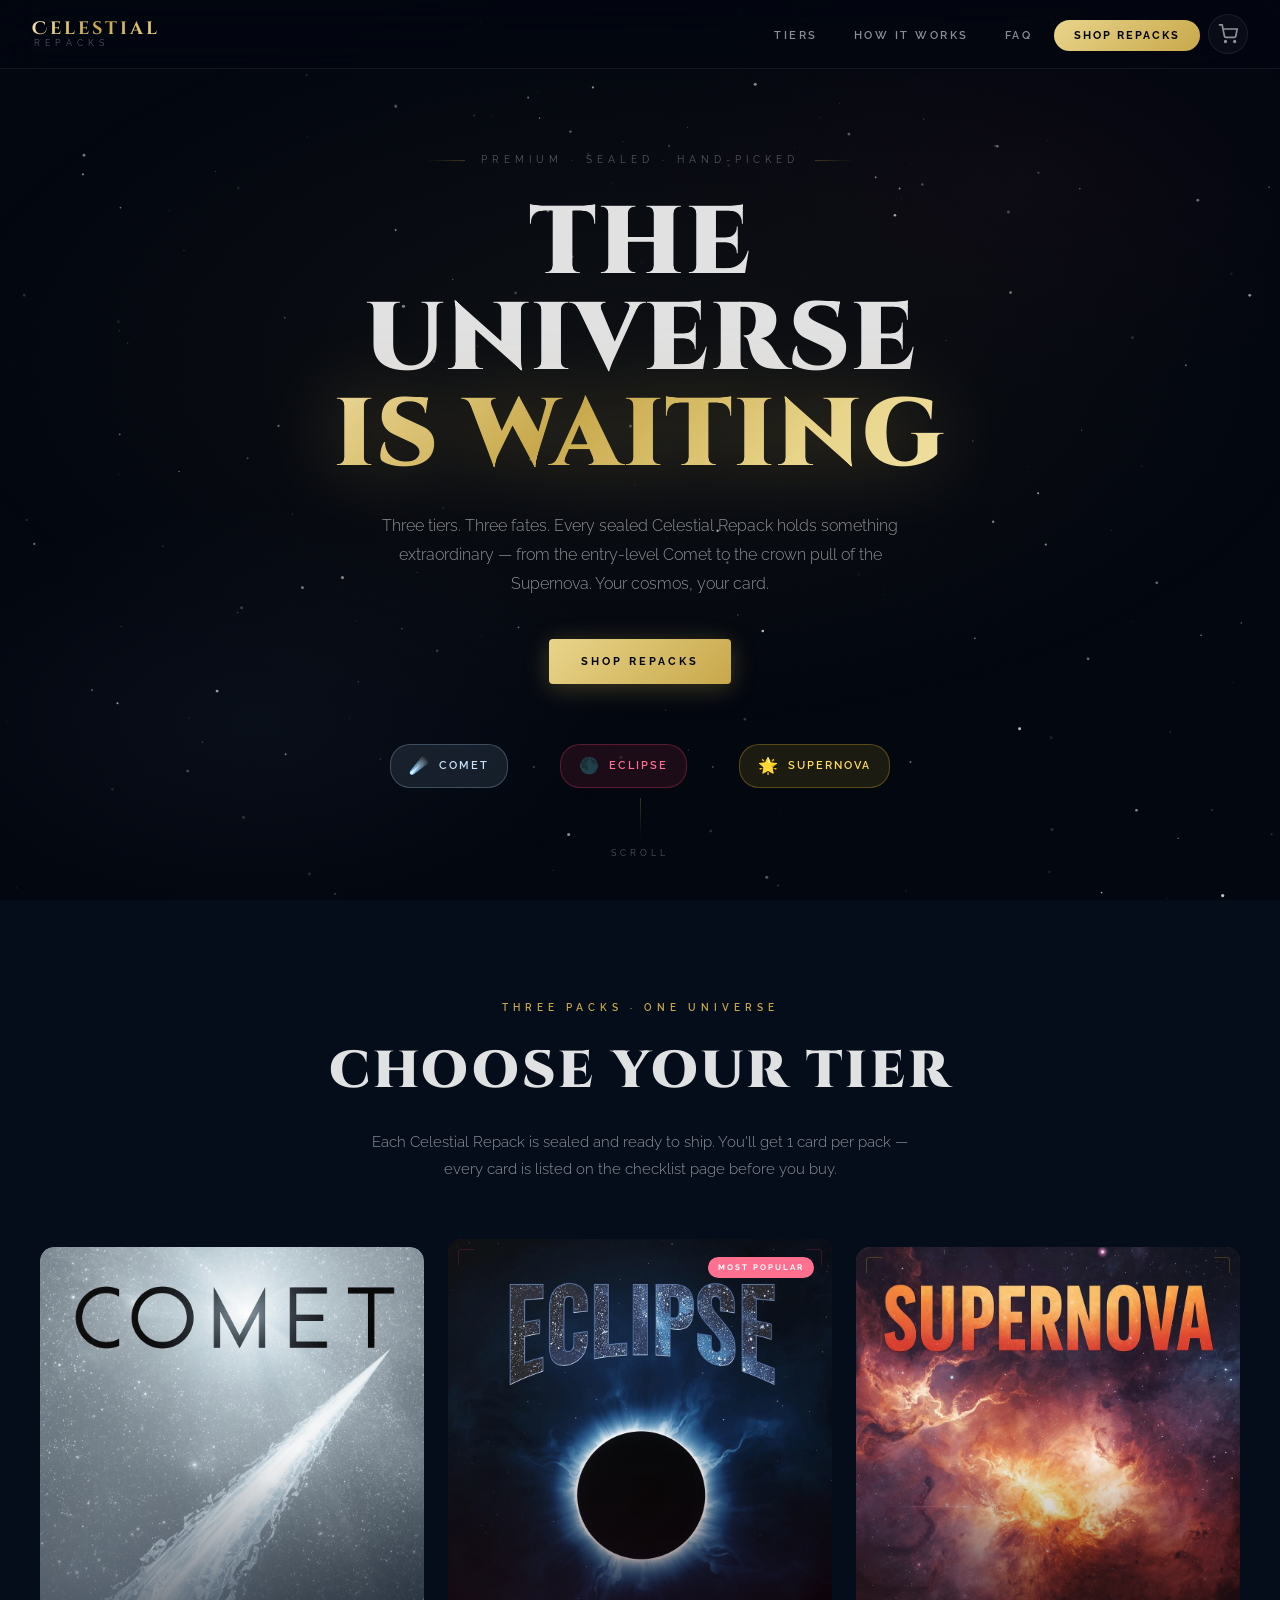
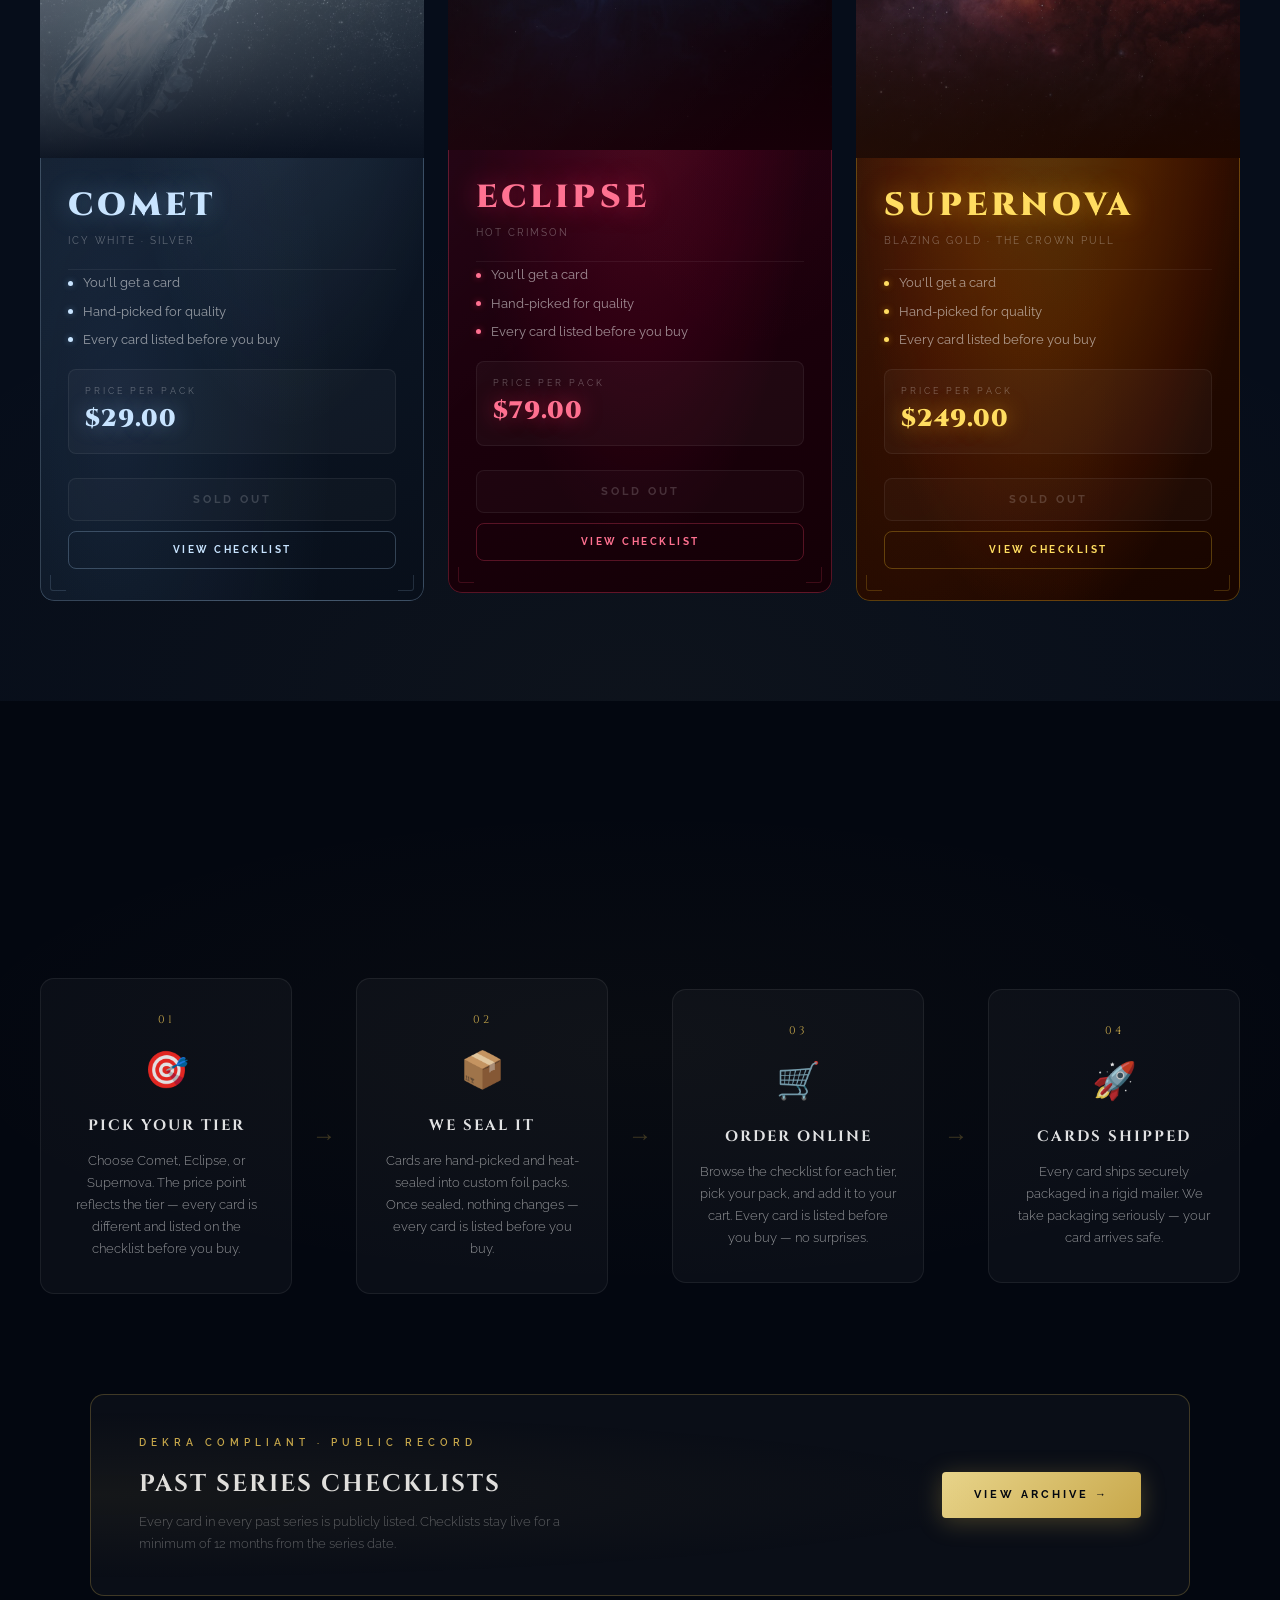
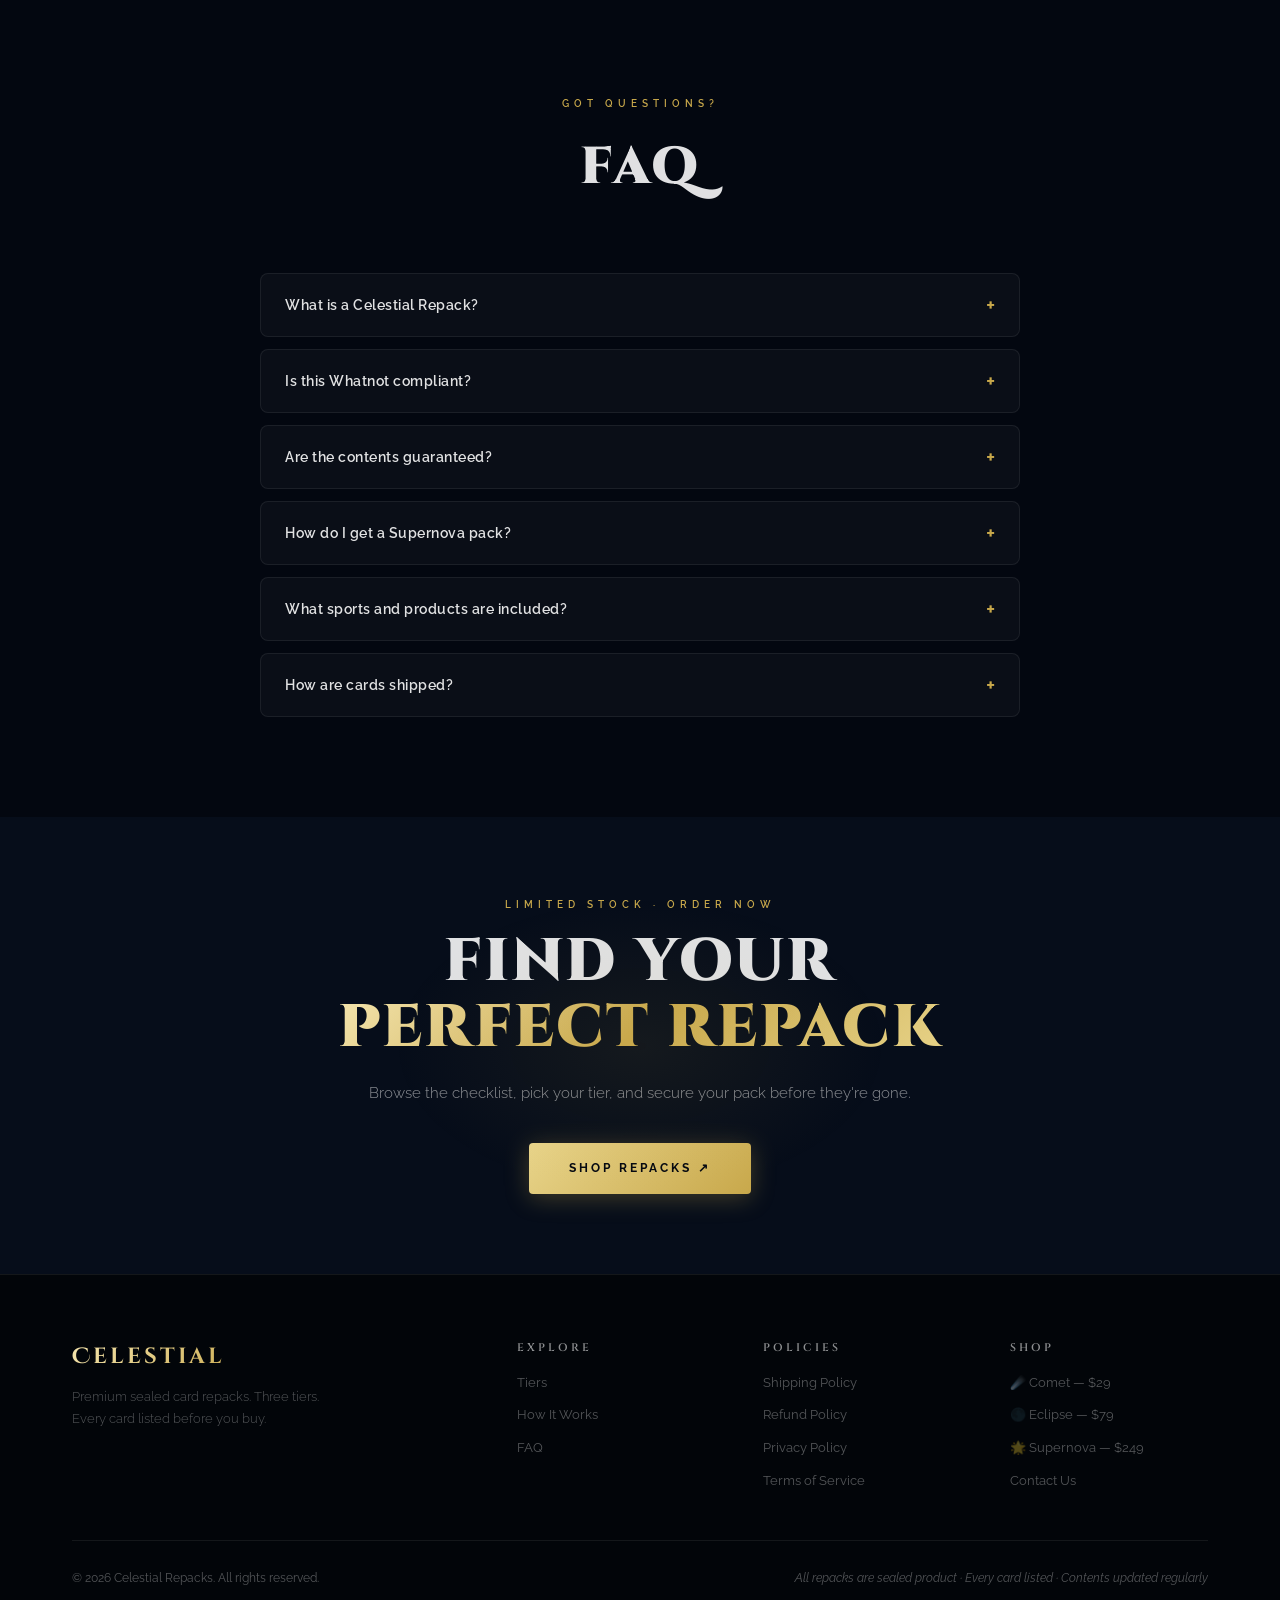
==== commit ebdb6cc4: "Add files via upload" ====
--- a/index.html
+++ b/index.html
@@ -238,7 +238,20 @@
     </div>
   </section>
 
-  <!-- FAQ -->
+
+  <!-- ARCHIVE BANNER -->
+  <section id="archive-banner">
+    <div class="archive-banner-inner" data-reveal>
+      <div class="archive-banner-text">
+        <p class="section-eyebrow">DEKRA Compliant · Public Record</p>
+        <h2 class="archive-banner-title">Past Series Checklists</h2>
+        <p class="archive-banner-desc">Every card in every past series is publicly listed. Checklists stay live for a minimum of 12 months from the series date.</p>
+      </div>
+      <a href="archive.html" class="btn-primary archive-banner-btn">View Archive →</a>
+    </div>
+  </section>
+
+    <!-- FAQ -->
   <section id="faq">
     <div class="section-container">
       <div class="section-header" data-reveal>
--- a/style.css
+++ b/style.css
@@ -1,1697 +1,1752 @@
-/* ════════════════════════════════════════════════════════
-   CELESTIAL REPACKS — style.css
-   ════════════════════════════════════════════════════════ */
-
-/* ── Variables ── */
-:root {
-  --gold:          #c8a84b;
-  --gold-light:    #e8d48a;
-  --gold-bright:   #f5e6b0;
-  --gold-dim:      rgba(200, 168, 75, 0.15);
-  --gold-border:   rgba(200, 168, 75, 0.28);
-  --gold-glow:     rgba(200, 168, 75, 0.5);
-
-  --comet:         #c8e4ff;
-  --comet-mid:     #8ab8e0;
-  --comet-dim:     rgba(180, 220, 255, 0.1);
-  --comet-border:  rgba(180, 220, 255, 0.25);
-  --comet-glow:    rgba(140, 200, 255, 0.4);
-
-  --eclipse:       #ff7090;
-  --eclipse-mid:   #cc3355;
-  --eclipse-dim:   rgba(255, 60, 100, 0.1);
-  --eclipse-border:rgba(255, 70, 110, 0.28);
-  --eclipse-glow:  rgba(255, 40, 90, 0.5);
-
-  --nova:          #ffdd60;
-  --nova-mid:      #c8a820;
-  --nova-dim:      rgba(255, 200, 40, 0.1);
-  --nova-border:   rgba(255, 200, 40, 0.28);
-  --nova-glow:     rgba(255, 180, 30, 0.5);
-
-  --bg:            #030710;
-  --bg-2:          #060d1a;
-  --surface:       rgba(255, 255, 255, 0.03);
-  --surface-2:     rgba(255, 255, 255, 0.05);
-  --border:        rgba(255, 255, 255, 0.07);
-  --text:          rgba(255, 255, 255, 0.88);
-  --text-mid:      rgba(255, 255, 255, 0.55);
-  --text-dim:      rgba(255, 255, 255, 0.32);
-
-  --font-display:  'Cinzel', serif;
-  --font-deco:     'Cinzel Decorative', serif;
-  --font-body:     'Raleway', sans-serif;
-
-  --radius:        14px;
-  --radius-sm:     8px;
-  --transition:    0.3s cubic-bezier(0.4, 0, 0.2, 1);
-  --transition-bounce: 0.5s cubic-bezier(0.175, 0.885, 0.32, 1.275);
-}
-
-/* ── Reset ── */
-*, *::before, *::after { margin: 0; padding: 0; box-sizing: border-box; }
-html { scroll-behavior: smooth; font-size: 16px; }
-body {
-  background: var(--bg);
-  color: var(--text);
-  font-family: var(--font-body);
-  line-height: 1.6;
-  overflow-x: hidden;
-  -webkit-font-smoothing: antialiased;
-}
-a { text-decoration: none; color: inherit; }
-ul { list-style: none; }
-img { display: block; max-width: 100%; }
-button { cursor: pointer; border: none; background: none; font-family: inherit; }
-
-/* ── Star Canvas ── */
-#starCanvas {
-  position: fixed;
-  inset: 0;
-  z-index: 0;
-  pointer-events: none;
-}
-
-/* ── Scroll Reveal ── */
-[data-reveal] {
-  opacity: 0;
-  transform: translateY(28px);
-  transition: opacity 0.7s ease, transform 0.7s ease;
-}
-[data-reveal].revealed {
-  opacity: 1;
-  transform: translateY(0);
-}
-[data-delay="150"] { transition-delay: 0.15s; }
-[data-delay="300"] { transition-delay: 0.30s; }
-[data-delay="100"] { transition-delay: 0.10s; }
-[data-delay="200"] { transition-delay: 0.20s; }
-
-/* ════════════════════════════════════════════════════════
-   NAV
-   ════════════════════════════════════════════════════════ */
-#mainNav {
-  position: fixed;
-  top: 0; left: 0; right: 0;
-  z-index: 1000;
-  padding: 0 32px;
-  background: rgba(3, 7, 16, 0.7);
-  backdrop-filter: blur(20px);
-  border-bottom: 1px solid var(--border);
-  transition: background var(--transition), box-shadow var(--transition);
-}
-#mainNav.scrolled {
-  background: rgba(3, 7, 16, 0.95);
-  box-shadow: 0 4px 40px rgba(0, 0, 0, 0.4);
-}
-.nav-inner {
-  max-width: 1280px;
-  margin: 0 auto;
-  height: 68px;
-  display: flex;
-  align-items: center;
-  justify-content: space-between;
-  gap: 24px;
-}
-.nav-logo {
-  display: flex;
-  flex-direction: column;
-  line-height: 1;
-  gap: 1px;
-  flex-shrink: 0;
-}
-.logo-main {
-  font-family: var(--font-deco);
-  font-size: 18px;
-  font-weight: 700;
-  letter-spacing: 3px;
-  background: linear-gradient(135deg, var(--gold-bright) 0%, var(--gold) 50%, var(--gold-light) 100%);
-  -webkit-background-clip: text;
-  -webkit-text-fill-color: transparent;
-  background-clip: text;
-}
-.logo-sub {
-  font-family: var(--font-body);
-  font-size: 9px;
-  letter-spacing: 5px;
-  text-transform: uppercase;
-  color: var(--text-dim);
-  padding-left: 2px;
-}
-.nav-links {
-  display: flex;
-  align-items: center;
-  gap: 8px;
-  list-style: none;
-}
-.nav-link {
-  font-size: 11px;
-  letter-spacing: 2.5px;
-  text-transform: uppercase;
-  font-weight: 600;
-  color: var(--text-mid);
-  padding: 8px 14px;
-  border-radius: 20px;
-  transition: color var(--transition), background var(--transition);
-}
-.nav-link:hover {
-  color: var(--text);
-  background: var(--surface-2);
-}
-.nav-cta {
-  font-size: 11px;
-  letter-spacing: 2px;
-  text-transform: uppercase;
-  font-weight: 700;
-  color: var(--bg);
-  background: linear-gradient(135deg, var(--gold-light), var(--gold));
-  padding: 9px 20px;
-  border-radius: 20px;
-  transition: opacity var(--transition), transform var(--transition);
-}
-.nav-cta:hover { opacity: 0.88; transform: translateY(-1px); }
-.nav-toggle {
-  display: none;
-  flex-direction: column;
-  gap: 5px;
-  padding: 8px;
-  z-index: 10;
-}
-.nav-toggle span {
-  display: block;
-  width: 22px;
-  height: 2px;
-  background: var(--text-mid);
-  border-radius: 2px;
-  transition: var(--transition);
-}
-
-/* ════════════════════════════════════════════════════════
-   HERO
-   ════════════════════════════════════════════════════════ */
-#hero {
-  position: relative;
-  z-index: 1;
-  min-height: 100vh;
-  display: flex;
-  align-items: center;
-  justify-content: center;
-  padding: 120px 32px 80px;
-  text-align: center;
-  overflow: hidden;
-}
-#hero::before {
-  content: '';
-  position: absolute;
-  inset: 0;
-  background:
-    radial-gradient(ellipse 80% 60% at 50% 40%, rgba(200, 168, 75, 0.06) 0%, transparent 70%),
-    radial-gradient(ellipse 50% 40% at 20% 80%, rgba(180, 220, 255, 0.04) 0%, transparent 60%),
-    radial-gradient(ellipse 50% 40% at 80% 20%, rgba(255, 60, 100, 0.03) 0%, transparent 60%);
-  pointer-events: none;
-}
-.hero-content {
-  position: relative;
-  max-width: 800px;
-  margin: 0 auto;
-}
-.hero-eyebrow {
-  display: flex;
-  align-items: center;
-  justify-content: center;
-  gap: 16px;
-  font-size: 10px;
-  letter-spacing: 5px;
-  text-transform: uppercase;
-  color: var(--text-dim);
-  margin-bottom: 28px;
-  animation: fadeUp 0.8s ease both;
-}
-.eyebrow-line {
-  display: block;
-  width: 40px;
-  height: 1px;
-  background: linear-gradient(90deg, transparent, var(--gold-border));
-}
-.eyebrow-line:last-child {
-  background: linear-gradient(90deg, var(--gold-border), transparent);
-}
-.hero-title {
-  font-family: var(--font-display);
-  font-size: clamp(48px, 9vw, 96px);
-  font-weight: 900;
-  line-height: 1.0;
-  letter-spacing: 2px;
-  text-transform: uppercase;
-  margin-bottom: 28px;
-  animation: fadeUp 0.8s ease 0.1s both;
-}
-.title-line { display: block; color: var(--text); }
-.title-gold {
-  background: linear-gradient(135deg, var(--gold-bright) 0%, var(--gold) 40%, var(--gold-light) 70%, var(--gold-bright) 100%);
-  -webkit-background-clip: text;
-  -webkit-text-fill-color: transparent;
-  background-clip: text;
-  filter: drop-shadow(0 0 40px rgba(200, 168, 75, 0.4));
-}
-.hero-desc {
-  font-size: 16px;
-  line-height: 1.8;
-  color: var(--text-mid);
-  max-width: 560px;
-  margin: 0 auto 40px;
-  font-weight: 300;
-  animation: fadeUp 0.8s ease 0.2s both;
-}
-.hero-actions {
-  display: flex;
-  gap: 16px;
-  justify-content: center;
-  flex-wrap: wrap;
-  margin-bottom: 60px;
-  animation: fadeUp 0.8s ease 0.3s both;
-}
-.btn-primary {
-  display: inline-flex;
-  align-items: center;
-  padding: 14px 32px;
-  background: linear-gradient(135deg, var(--gold-light), var(--gold));
-  color: var(--bg);
-  font-family: var(--font-body);
-  font-size: 11px;
-  font-weight: 700;
-  letter-spacing: 3px;
-  text-transform: uppercase;
-  border-radius: 4px;
-  transition: opacity var(--transition), transform var(--transition), box-shadow var(--transition);
-  box-shadow: 0 4px 24px rgba(200, 168, 75, 0.3);
-}
-.btn-primary:hover {
-  opacity: 0.9;
-  transform: translateY(-2px);
-  box-shadow: 0 8px 32px rgba(200, 168, 75, 0.45);
-}
-.btn-large { padding: 16px 40px; font-size: 12px; }
-.btn-ghost {
-  display: inline-flex;
-  align-items: center;
-  padding: 14px 32px;
-  border: 1px solid var(--gold-border);
-  color: var(--gold-light);
-  font-family: var(--font-body);
-  font-size: 11px;
-  font-weight: 700;
-  letter-spacing: 3px;
-  text-transform: uppercase;
-  border-radius: 4px;
-  transition: background var(--transition), border-color var(--transition), transform var(--transition);
-}
-.btn-ghost:hover {
-  background: var(--gold-dim);
-  border-color: var(--gold);
-  transform: translateY(-2px);
-}
-.hero-tier-badges {
-  display: flex;
-  align-items: center;
-  justify-content: center;
-  gap: 24px;
-  animation: fadeUp 0.8s ease 0.4s both;
-  flex-wrap: wrap;
-}
-.tier-badge {
-  display: flex;
-  align-items: center;
-  gap: 8px;
-  padding: 8px 18px;
-  border-radius: 20px;
-  font-size: 11px;
-  letter-spacing: 2px;
-  text-transform: uppercase;
-  font-weight: 600;
-}
-.comet-badge  { background: var(--comet-dim);   border: 1px solid var(--comet-border);   color: var(--comet); }
-.eclipse-badge{ background: var(--eclipse-dim); border: 1px solid var(--eclipse-border); color: var(--eclipse); }
-.supernova-badge{ background: var(--nova-dim);  border: 1px solid var(--nova-border);    color: var(--nova); }
-.tier-divider { color: var(--text-dim); font-size: 20px; }
-.badge-icon { font-size: 16px; }
-
-.hero-scroll-hint {
-  position: absolute;
-  bottom: 40px;
-  left: 50%;
-  transform: translateX(-50%);
-  display: flex;
-  flex-direction: column;
-  align-items: center;
-  gap: 8px;
-  color: var(--text-dim);
-  font-size: 9px;
-  letter-spacing: 4px;
-  text-transform: uppercase;
-}
-.scroll-line {
-  width: 1px;
-  height: 40px;
-  background: linear-gradient(to bottom, var(--gold-border), transparent);
-  animation: scrollPulse 2s ease-in-out infinite;
-}
-@keyframes scrollPulse {
-  0%, 100% { opacity: 0.4; transform: scaleY(1); }
-  50% { opacity: 1; transform: scaleY(1.2); }
-}
-@keyframes fadeUp {
-  from { opacity: 0; transform: translateY(24px); }
-  to   { opacity: 1; transform: translateY(0); }
-}
-
-/* ════════════════════════════════════════════════════════
-   SECTION SHARED
-   ════════════════════════════════════════════════════════ */
-section { position: relative; z-index: 1; padding: 100px 32px; }
-.section-container { max-width: 1200px; margin: 0 auto; }
-.section-header { text-align: center; margin-bottom: 64px; }
-.section-eyebrow {
-  font-size: 10px;
-  letter-spacing: 5px;
-  text-transform: uppercase;
-  color: var(--gold);
-  margin-bottom: 14px;
-  font-weight: 600;
-}
-.section-title {
-  font-family: var(--font-display);
-  font-size: clamp(32px, 5vw, 52px);
-  font-weight: 900;
-  letter-spacing: 3px;
-  text-transform: uppercase;
-  color: var(--text);
-  margin-bottom: 16px;
-}
-.section-desc {
-  font-size: 15px;
-  color: var(--text-mid);
-  max-width: 560px;
-  margin: 0 auto;
-  line-height: 1.8;
-  font-weight: 300;
-}
-
-/* ════════════════════════════════════════════════════════
-   TIERS SECTION
-   ════════════════════════════════════════════════════════ */
-#tiers { background: var(--bg-2); }
-#tiers::before {
-  content: '';
-  position: absolute;
-  inset: 0;
-  background: radial-gradient(ellipse 100% 50% at 50% 100%, rgba(200,168,75,0.04) 0%, transparent 70%);
-  pointer-events: none;
-}
-
-.tiers-grid {
-  display: grid;
-  grid-template-columns: repeat(3, 1fr);
-  gap: 24px;
-  align-items: start;
-}
-
-.tier-card {
-  position: relative;
-  border-radius: var(--radius);
-  overflow: hidden;
-  transition: transform var(--transition-bounce);
-}
-.tier-card:hover { transform: translateY(-10px); }
-.tier-card.featured { transform: translateY(-8px); }
-.tier-card.featured:hover { transform: translateY(-18px); }
-
-.tier-card-bg {
-  position: absolute;
-  inset: 0;
-  border-radius: var(--radius);
-  z-index: 0;
-}
-.tier-card-glow {
-  position: absolute;
-  bottom: -60px;
-  left: 50%;
-  transform: translateX(-50%);
-  width: 200px;
-  height: 40px;
-  border-radius: 50%;
-  filter: blur(20px);
-  opacity: 0;
-  transition: opacity var(--transition);
-  z-index: 0;
-}
-.tier-card:hover .tier-card-glow { opacity: 0.6; }
-
-/* Comet card */
-.tier-card.comet .tier-card-bg {
-  background:
-    radial-gradient(ellipse at 65% 20%, rgba(180,220,255,0.18) 0%, transparent 55%),
-    radial-gradient(ellipse at 20% 80%, rgba(120,180,255,0.1) 0%, transparent 50%),
-    linear-gradient(160deg, #0a1220 0%, #0d1828 50%, #080f1a 100%);
-  border: 1px solid var(--comet-border);
-  box-shadow: 0 0 50px rgba(140,200,255,0.1);
-}
-.tier-card.comet .tier-card-glow { background: rgba(140,200,255,0.8); }
-.tier-card.comet .corner { border-color: rgba(180,220,255,0.35); }
-.tier-card.comet .content-dot { background: var(--comet); box-shadow: 0 0 6px var(--comet-glow); }
-.tier-card.comet .tier-btn { border-color: var(--comet-border); color: var(--comet); }
-.tier-card.comet .tier-btn:hover { background: var(--comet-dim); }
-.tier-card.comet .tier-value .value-range { color: var(--comet); }
-
-/* Eclipse card */
-.tier-card.eclipse .tier-card-bg {
-  background:
-    radial-gradient(ellipse at 50% 42%, rgba(255,40,90,0.2) 0%, rgba(180,0,60,0.12) 40%, transparent 65%),
-    radial-gradient(ellipse at 80% 15%, rgba(255,70,80,0.08) 0%, transparent 50%),
-    linear-gradient(160deg, #170008 0%, #200010 50%, #140006 100%);
-  border: 1px solid var(--eclipse-border);
-  box-shadow: 0 0 50px rgba(255,40,90,0.12);
-}
-.tier-card.eclipse .tier-card-glow { background: rgba(255,40,90,0.8); }
-.tier-card.eclipse .corner { border-color: rgba(255,70,110,0.4); }
-.tier-card.eclipse .content-dot { background: var(--eclipse); box-shadow: 0 0 6px var(--eclipse-glow); }
-.tier-card.eclipse .tier-btn { border-color: var(--eclipse-border); color: var(--eclipse); }
-.tier-card.eclipse .tier-btn:hover { background: var(--eclipse-dim); }
-.tier-card.eclipse .tier-value .value-range { color: var(--eclipse); }
-
-/* Supernova card */
-.tier-card.supernova .tier-card-bg {
-  background:
-    radial-gradient(ellipse at 50% 46%, rgba(255,200,40,0.22) 0%, rgba(255,130,0,0.18) 35%, rgba(200,60,0,0.1) 60%, transparent 75%),
-    radial-gradient(ellipse at 15% 80%, rgba(255,100,20,0.08) 0%, transparent 45%),
-    linear-gradient(160deg, #1c0700 0%, #2a0d00 50%, #180500 100%);
-  border: 1px solid var(--nova-border);
-  box-shadow: 0 0 50px rgba(255,180,30,0.14);
-}
-.tier-card.supernova .tier-card-glow { background: rgba(255,180,30,0.8); }
-.tier-card.supernova .corner { border-color: rgba(255,200,40,0.45); }
-.tier-card.supernova .content-dot { background: var(--nova); box-shadow: 0 0 6px var(--nova-glow); }
-.tier-card.supernova .tier-btn { border-color: var(--nova-border); color: var(--nova); }
-.tier-card.supernova .tier-btn:hover { background: var(--nova-dim); }
-.tier-card.supernova .tier-value .value-range { color: var(--nova); }
-
-/* Card inner layout */
-.tier-card-inner {
-  position: relative;
-  z-index: 2;
-  padding: 32px 28px 32px;
-  display: flex;
-  flex-direction: column;
-  gap: 20px;
-}
-.tier-card-inner::after {
-  content: '';
-  position: absolute;
-  inset: 0;
-  background: linear-gradient(135deg, rgba(255,255,255,0.06) 0%, transparent 60%);
-  pointer-events: none;
-  border-radius: var(--radius);
-}
-.tier-number {
-  font-family: var(--font-display);
-  font-size: 72px;
-  font-weight: 900;
-  line-height: 1;
-  color: rgba(255,255,255,0.05);
-  position: absolute;
-  top: 20px;
-  right: 24px;
-  letter-spacing: -2px;
-  pointer-events: none;
-}
-.tier-img-wrap {
-  position: relative;
-  width: calc(100% + 56px);
-  margin: -32px -28px 0;
-  overflow: hidden;
-  border-radius: var(--radius) var(--radius) 0 0;
-  flex-shrink: 0;
-}
-.tier-img {
-  width: 100%;
-  height: auto;
-  display: block;
-  transition: transform 0.6s cubic-bezier(0.4, 0, 0.2, 1);
-}
-.tier-card:hover .tier-img {
-  transform: scale(1.03);
-}
-.tier-img-overlay {
-  position: absolute;
-  inset: 0;
-  pointer-events: none;
-}
-/* Per-tier gradient overlays that fade into the card bg */
-.tier-card.comet .tier-img-overlay {
-  background: linear-gradient(
-    to bottom,
-    rgba(10, 18, 32, 0) 0%,
-    rgba(10, 18, 32, 0) 40%,
-    rgba(10, 18, 32, 0.6) 75%,
-    rgba(10, 18, 32, 1) 100%
-  );
-}
-.tier-card.eclipse .tier-img-overlay {
-  background: linear-gradient(
-    to bottom,
-    rgba(23, 0, 8, 0) 0%,
-    rgba(23, 0, 8, 0) 40%,
-    rgba(23, 0, 8, 0.6) 75%,
-    rgba(23, 0, 8, 1) 100%
-  );
-}
-.tier-card.supernova .tier-img-overlay {
-  background: linear-gradient(
-    to bottom,
-    rgba(28, 7, 0, 0) 0%,
-    rgba(28, 7, 0, 0) 40%,
-    rgba(28, 7, 0, 0.6) 75%,
-    rgba(28, 7, 0, 1) 100%
-  );
-}
-.tier-label {
-  font-size: 9px;
-  letter-spacing: 4px;
-  text-transform: uppercase;
-  color: var(--text-dim);
-}
-.tier-name {
-  font-family: var(--font-display);
-  font-size: 32px;
-  font-weight: 900;
-  letter-spacing: 4px;
-  text-transform: uppercase;
-  margin: 2px 0;
-}
-.tier-card.comet .tier-name    { color: var(--comet);   text-shadow: 0 0 24px var(--comet-glow); }
-.tier-card.eclipse .tier-name  { color: var(--eclipse); text-shadow: 0 0 24px var(--eclipse-glow); }
-.tier-card.supernova .tier-name{ color: var(--nova);    text-shadow: 0 0 24px var(--nova-glow); }
-.tier-tagline {
-  font-size: 10px;
-  letter-spacing: 2px;
-  color: var(--text-dim);
-  text-transform: uppercase;
-}
-.tier-contents {
-  display: flex;
-  flex-direction: column;
-  gap: 10px;
-  padding-top: 4px;
-  border-top: 1px solid rgba(255,255,255,0.06);
-}
-.tier-contents li {
-  display: flex;
-  align-items: center;
-  gap: 10px;
-  font-size: 13px;
-  color: var(--text-mid);
-  line-height: 1.4;
-}
-.content-dot {
-  width: 5px;
-  height: 5px;
-  border-radius: 50%;
-  flex-shrink: 0;
-}
-.tier-value, .tier-size {
-  display: flex;
-  justify-content: space-between;
-  align-items: center;
-  padding: 10px 14px;
-  background: rgba(255,255,255,0.03);
-  border-radius: var(--radius-sm);
-  border: 1px solid rgba(255,255,255,0.05);
-}
-.value-label, .size-label {
-  font-size: 9px;
-  letter-spacing: 3px;
-  text-transform: uppercase;
-  color: var(--text-dim);
-}
-.value-range, .size-val {
-  font-family: var(--font-display);
-  font-size: 14px;
-  font-weight: 700;
-  letter-spacing: 1px;
-}
-.size-val { color: var(--text-mid); }
-
-.tier-btn {
-  display: block;
-  text-align: center;
-  padding: 12px;
-  border: 1px solid;
-  border-radius: var(--radius-sm);
-  font-size: 10px;
-  letter-spacing: 3px;
-  text-transform: uppercase;
-  font-weight: 700;
-  transition: background var(--transition), transform var(--transition);
-  margin-top: 4px;
-}
-.tier-btn:hover { transform: translateY(-1px); }
-
-/* Featured tag */
-.featured-tag {
-  position: absolute;
-  top: 18px;
-  right: 18px;
-  z-index: 5;
-  font-size: 8px;
-  letter-spacing: 2px;
-  text-transform: uppercase;
-  font-weight: 700;
-  background: var(--eclipse);
-  color: white;
-  padding: 4px 10px;
-  border-radius: 20px;
-}
-
-/* Corner ornaments */
-.corner {
-  position: absolute;
-  width: 16px;
-  height: 16px;
-  z-index: 5;
-  border-color: inherit;
-  opacity: 0.45;
-  transition: opacity var(--transition);
-}
-.tier-card:hover .corner { opacity: 0.8; }
-.c-tl { top: 10px; left: 10px; border-top: 1.5px solid; border-left: 1.5px solid; border-radius: 3px 0 0 0; }
-.c-tr { top: 10px; right: 10px; border-top: 1.5px solid; border-right: 1.5px solid; border-radius: 0 3px 0 0; }
-.c-bl { bottom: 10px; left: 10px; border-bottom: 1.5px solid; border-left: 1.5px solid; border-radius: 0 0 0 3px; }
-.c-br { bottom: 10px; right: 10px; border-bottom: 1.5px solid; border-right: 1.5px solid; border-radius: 0 0 3px 0; }
-
-/* ════════════════════════════════════════════════════════
-   HOW IT WORKS
-   ════════════════════════════════════════════════════════ */
-#how-it-works {
-  background: var(--bg);
-}
-#how-it-works::before {
-  content: '';
-  position: absolute;
-  inset: 0;
-  background: radial-gradient(ellipse 80% 50% at 50% 50%, rgba(200,168,75,0.03) 0%, transparent 70%);
-  pointer-events: none;
-}
-.steps-grid {
-  display: grid;
-  grid-template-columns: 1fr auto 1fr auto 1fr auto 1fr;
-  gap: 20px;
-  align-items: center;
-}
-.step {
-  background: var(--surface);
-  border: 1px solid var(--border);
-  border-radius: var(--radius);
-  padding: 32px 24px;
-  text-align: center;
-  transition: border-color var(--transition), background var(--transition), transform var(--transition);
-}
-.step:hover {
-  border-color: var(--gold-border);
-  background: var(--surface-2);
-  transform: translateY(-4px);
-}
-.step-number {
-  font-family: var(--font-display);
-  font-size: 11px;
-  letter-spacing: 3px;
-  color: var(--gold);
-  margin-bottom: 12px;
-}
-.step-icon { font-size: 36px; margin-bottom: 16px; }
-.step-title {
-  font-family: var(--font-display);
-  font-size: 15px;
-  font-weight: 700;
-  letter-spacing: 2px;
-  text-transform: uppercase;
-  margin-bottom: 12px;
-  color: var(--text);
-}
-.step-desc {
-  font-size: 13px;
-  color: var(--text-mid);
-  line-height: 1.7;
-  font-weight: 300;
-}
-.step-arrow {
-  font-size: 24px;
-  color: var(--gold-border);
-  text-align: center;
-  flex-shrink: 0;
-}
-
-/* ════════════════════════════════════════════════════════
-   TRANSPARENCY
-   ════════════════════════════════════════════════════════ */
-#transparency { background: var(--bg-2); }
-#transparency::before {
-  content: '';
-  position: absolute;
-  inset: 0;
-  background: radial-gradient(ellipse 60% 40% at 80% 20%, rgba(255,40,90,0.03) 0%, transparent 60%);
-  pointer-events: none;
-}
-
-/* Tab bar */
-.tab-bar {
-  display: flex;
-  gap: 8px;
-  margin-bottom: 32px;
-  flex-wrap: wrap;
-}
-.tab-btn {
-  display: flex;
-  align-items: center;
-  gap: 8px;
-  padding: 12px 24px;
-  border: 1px solid var(--border);
-  border-radius: 4px;
-  font-size: 12px;
-  letter-spacing: 3px;
-  text-transform: uppercase;
-  font-weight: 600;
-  color: var(--text-dim);
-  background: var(--surface);
-  transition: all var(--transition);
-  font-family: var(--font-body);
-}
-.tab-btn span { font-size: 16px; }
-.tab-btn:hover { color: var(--text); border-color: var(--gold-border); }
-.tab-btn.active.comet-active   { color: var(--comet);   border-color: var(--comet-border);   background: var(--comet-dim); }
-.tab-btn.active.eclipse-active { color: var(--eclipse); border-color: var(--eclipse-border); background: var(--eclipse-dim); }
-.tab-btn.active.supernova-active{ color: var(--nova);   border-color: var(--nova-border);    background: var(--nova-dim); }
-.tab-btn.active { color: var(--text); border-color: var(--gold-border); background: var(--gold-dim); }
-
-/* Tab panels */
-.tab-panel {
-  display: none;
-  background: var(--surface);
-  border: 1px solid var(--border);
-  border-radius: var(--radius);
-  overflow: hidden;
-  animation: panelIn 0.35s ease both;
-}
-.tab-panel.active { display: block; }
-@keyframes panelIn {
-  from { opacity: 0; transform: translateY(10px); }
-  to   { opacity: 1; transform: translateY(0); }
-}
-
-.panel-header {
-  display: flex;
-  align-items: center;
-  justify-content: space-between;
-  padding: 28px 32px;
-  border-bottom: 1px solid var(--border);
-  flex-wrap: wrap;
-  gap: 16px;
-}
-.panel-tier-label {
-  font-size: 9px;
-  letter-spacing: 4px;
-  text-transform: uppercase;
-  color: var(--text-dim);
-  display: block;
-  margin-bottom: 4px;
-}
-.panel-tier-name {
-  font-family: var(--font-display);
-  font-size: 28px;
-  font-weight: 900;
-  letter-spacing: 4px;
-  text-transform: uppercase;
-}
-.comet-text    { color: var(--comet);   text-shadow: 0 0 20px var(--comet-glow); }
-.eclipse-text  { color: var(--eclipse); text-shadow: 0 0 20px var(--eclipse-glow); }
-.supernova-text{ color: var(--nova);    text-shadow: 0 0 20px var(--nova-glow); }
-
-.panel-specs { display: flex; gap: 8px; flex-wrap: wrap; }
-.spec-pill {
-  font-size: 9px;
-  letter-spacing: 2px;
-  text-transform: uppercase;
-  padding: 5px 12px;
-  border-radius: 20px;
-  background: var(--surface-2);
-  border: 1px solid var(--border);
-  color: var(--text-mid);
-  font-weight: 600;
-}
-
-/* Checklist table */
-.checklist-table { width: 100%; }
-.checklist-thead {
-  display: grid;
-  grid-template-columns: 1fr 110px 120px 60px;
-  padding: 12px 32px;
-  border-bottom: 1px solid var(--border);
-  background: rgba(255,255,255,0.02);
-  gap: 12px;
-}
-.checklist-thead span {
-  font-size: 9px;
-  letter-spacing: 3px;
-  text-transform: uppercase;
-  color: var(--text-dim);
-  font-weight: 600;
-}
-.checklist-row {
-  display: grid;
-  grid-template-columns: 1fr 110px 120px 60px;
-  padding: 18px 32px;
-  border-bottom: 1px solid rgba(255,255,255,0.04);
-  gap: 12px;
-  align-items: center;
-  transition: background var(--transition);
-}
-.checklist-row:last-child { border-bottom: none; }
-.checklist-row:hover { background: rgba(255,255,255,0.025); }
-.row-main { display: flex; align-items: center; gap: 12px; }
-.row-dot {
-  width: 6px;
-  height: 6px;
-  border-radius: 50%;
-  flex-shrink: 0;
-}
-.comet-dot    { background: var(--comet);   box-shadow: 0 0 6px var(--comet-glow); }
-.eclipse-dot  { background: var(--eclipse); box-shadow: 0 0 6px var(--eclipse-glow); }
-.supernova-dot{ background: var(--nova);    box-shadow: 0 0 6px var(--nova-glow); }
-.row-name { font-size: 14px; color: var(--text); font-weight: 500; }
-.row-sub  { font-size: 11px; color: var(--text-dim); margin-top: 2px; }
-.row-format, .row-cond { font-size: 12px; color: var(--text-dim); }
-.row-qty { font-size: 14px; font-weight: 700; text-align: right; }
-.right { text-align: right; }
-
-/* Guarantee bar */
-.guarantee-bar {
-  display: flex;
-  align-items: center;
-  gap: 12px;
-  padding: 18px 32px;
-  font-size: 13px;
-  color: var(--text-mid);
-  line-height: 1.6;
-  border-top: 1px solid var(--border);
-}
-.guarantee-icon { font-size: 20px; flex-shrink: 0; }
-.guarantee-bar strong { font-weight: 700; }
-.comet-bar    { background: var(--comet-dim);   color: rgba(180,220,255,0.7); }
-.eclipse-bar  { background: var(--eclipse-dim); color: rgba(255,130,155,0.7); }
-.supernova-bar{ background: var(--nova-dim);    color: rgba(255,210,80,0.7); }
-.comet-bar strong    { color: var(--comet); }
-.eclipse-bar strong  { color: var(--eclipse); }
-.supernova-bar strong{ color: var(--nova); }
-
-.panel-footer {
-  padding: 16px 32px;
-  border-top: 1px solid var(--border);
-  background: rgba(255,255,255,0.02);
-}
-.panel-link {
-  font-size: 11px;
-  letter-spacing: 2px;
-  text-transform: uppercase;
-  font-weight: 700;
-  transition: opacity var(--transition);
-}
-.panel-link:hover { opacity: 0.7; }
-.comet-link    { color: var(--comet); }
-.eclipse-link  { color: var(--eclipse); }
-.supernova-link{ color: var(--nova); }
-#faq { background: var(--bg); }
-.faq-list {
-  max-width: 760px;
-  margin: 0 auto;
-  display: flex;
-  flex-direction: column;
-  gap: 12px;
-}
-.faq-item {
-  background: var(--surface);
-  border: 1px solid var(--border);
-  border-radius: var(--radius-sm);
-  overflow: hidden;
-  transition: border-color var(--transition);
-}
-.faq-item:hover { border-color: var(--gold-border); }
-.faq-item.open { border-color: var(--gold-border); }
-.faq-question {
-  width: 100%;
-  display: flex;
-  align-items: center;
-  justify-content: space-between;
-  padding: 20px 24px;
-  text-align: left;
-  color: var(--text);
-  font-size: 14px;
-  font-weight: 600;
-  font-family: var(--font-body);
-  letter-spacing: 0.5px;
-  gap: 16px;
-  transition: color var(--transition);
-}
-.faq-question:hover { color: var(--gold-light); }
-.faq-icon {
-  font-size: 22px;
-  color: var(--gold);
-  flex-shrink: 0;
-  transition: transform var(--transition);
-  line-height: 1;
-}
-.faq-item.open .faq-icon { transform: rotate(45deg); }
-.faq-answer {
-  max-height: 0;
-  overflow: hidden;
-  transition: max-height 0.4s ease, padding 0.3s ease;
-  padding: 0 24px;
-}
-.faq-item.open .faq-answer {
-  max-height: 300px;
-  padding: 0 24px 20px;
-}
-.faq-answer p {
-  font-size: 14px;
-  color: var(--text-mid);
-  line-height: 1.8;
-  font-weight: 300;
-  border-top: 1px solid var(--border);
-  padding-top: 16px;
-}
-
-/* ════════════════════════════════════════════════════════
-   CTA BANNER
-   ════════════════════════════════════════════════════════ */
-#cta-banner {
-  background: var(--bg-2);
-  padding: 80px 32px;
-}
-.cta-inner {
-  max-width: 700px;
-  margin: 0 auto;
-  text-align: center;
-  position: relative;
-}
-.cta-glow {
-  position: absolute;
-  top: 50%;
-  left: 50%;
-  transform: translate(-50%, -50%);
-  width: 500px;
-  height: 300px;
-  background: radial-gradient(ellipse, rgba(200,168,75,0.08) 0%, transparent 70%);
-  pointer-events: none;
-}
-.cta-eyebrow {
-  font-size: 10px;
-  letter-spacing: 5px;
-  text-transform: uppercase;
-  color: var(--gold);
-  margin-bottom: 16px;
-  font-weight: 600;
-}
-.cta-title {
-  font-family: var(--font-display);
-  font-size: clamp(36px, 6vw, 60px);
-  font-weight: 900;
-  letter-spacing: 2px;
-  text-transform: uppercase;
-  line-height: 1.1;
-  margin-bottom: 20px;
-  color: var(--text);
-}
-.cta-gold {
-  background: linear-gradient(135deg, var(--gold-bright), var(--gold), var(--gold-light));
-  -webkit-background-clip: text;
-  -webkit-text-fill-color: transparent;
-  background-clip: text;
-}
-.cta-desc {
-  font-size: 15px;
-  color: var(--text-mid);
-  margin-bottom: 36px;
-  line-height: 1.7;
-  font-weight: 300;
-}
-
-/* ════════════════════════════════════════════════════════
-   FOOTER
-   ════════════════════════════════════════════════════════ */
-footer {
-  background: #020509;
-  border-top: 1px solid var(--border);
-  position: relative;
-  z-index: 1;
-}
-.footer-inner {
-  max-width: 1200px;
-  margin: 0 auto;
-  padding: 64px 32px 32px;
-}
-.footer-top {
-  display: grid;
-  grid-template-columns: 2fr 1fr 1fr 1fr;
-  gap: 48px;
-  margin-bottom: 48px;
-}
-.footer-logo {
-  font-family: var(--font-deco);
-  font-size: 22px;
-  font-weight: 700;
-  letter-spacing: 3px;
-  background: linear-gradient(135deg, var(--gold-bright), var(--gold), var(--gold-light));
-  -webkit-background-clip: text;
-  -webkit-text-fill-color: transparent;
-  background-clip: text;
-  margin-bottom: 12px;
-}
-.footer-tagline {
-  font-size: 13px;
-  color: var(--text-dim);
-  line-height: 1.7;
-  font-weight: 300;
-  margin-bottom: 24px;
-  max-width: 280px;
-}
-.footer-socials { display: flex; gap: 10px; }
-.social-btn {
-  width: 36px;
-  height: 36px;
-  display: flex;
-  align-items: center;
-  justify-content: center;
-  border: 1px solid var(--border);
-  border-radius: var(--radius-sm);
-  color: var(--text-dim);
-  transition: color var(--transition), border-color var(--transition), background var(--transition);
-}
-.social-btn:hover {
-  color: var(--gold);
-  border-color: var(--gold-border);
-  background: var(--gold-dim);
-}
-.footer-nav-group {
-  display: flex;
-  flex-direction: column;
-  gap: 12px;
-}
-.footer-nav-group h4 {
-  font-family: var(--font-display);
-  font-size: 11px;
-  letter-spacing: 3px;
-  text-transform: uppercase;
-  color: var(--text-mid);
-  margin-bottom: 4px;
-  font-weight: 600;
-}
-.footer-nav-group a {
-  font-size: 13px;
-  color: var(--text-dim);
-  transition: color var(--transition), padding-left var(--transition);
-  font-weight: 400;
-}
-.footer-nav-group a:hover { color: var(--gold-light); padding-left: 4px; }
-.footer-bottom {
-  display: flex;
-  justify-content: space-between;
-  align-items: center;
-  padding-top: 28px;
-  border-top: 1px solid var(--border);
-  flex-wrap: wrap;
-  gap: 12px;
-}
-.footer-bottom p { font-size: 12px; color: var(--text-dim); }
-.footer-compliance { font-style: italic; }
-
-/* ════════════════════════════════════════════════════════
-   RESPONSIVE
-   ════════════════════════════════════════════════════════ */
-@media (max-width: 1024px) {
-  .tiers-grid { grid-template-columns: 1fr; max-width: 500px; margin: 0 auto; }
-  .tier-card.featured { transform: none; }
-  .tier-card.featured:hover { transform: translateY(-10px); }
-  .steps-grid { grid-template-columns: 1fr; gap: 12px; }
-  .step-arrow { transform: rotate(90deg); text-align: center; }
-  .footer-top { grid-template-columns: 1fr 1fr; gap: 36px; }
-}
-@media (max-width: 768px) {
-  section { padding: 72px 20px; }
-  #hero { padding: 100px 20px 60px; }
-  .nav-inner { padding: 0; }
-  #mainNav { padding: 0 20px; }
-  .nav-links {
-    display: none;
-    position: fixed;
-    top: 68px; left: 0; right: 0;
-    background: rgba(3,7,16,0.98);
-    backdrop-filter: blur(20px);
-    flex-direction: column;
-    padding: 24px 20px;
-    border-bottom: 1px solid var(--border);
-    gap: 4px;
-  }
-  .nav-links.open { display: flex; }
-  .nav-toggle { display: flex; }
-  .checklist-thead,
-  .checklist-row { grid-template-columns: 1fr 80px 60px; padding: 14px 20px; }
-  .checklist-thead span:nth-child(3),
-  .checklist-row .row-cond { display: none; }
-  .panel-header { padding: 20px; }
-  .guarantee-bar { padding: 16px 20px; }
-  .footer-top { grid-template-columns: 1fr; }
-  .footer-bottom { flex-direction: column; align-items: flex-start; }
-  .hero-title { font-size: clamp(40px, 11vw, 64px); }
-}
-@media (max-width: 480px) {
-  .tab-bar { flex-direction: column; }
-  .tab-btn { width: 100%; justify-content: center; }
-  .hero-actions { flex-direction: column; align-items: center; }
-  .btn-primary, .btn-ghost { width: 100%; justify-content: center; }
-}
-
-/* ════════════════════════════════════════════════════════
-   TIER PRICING & ADD TO CART
-   ════════════════════════════════════════════════════════ */
-.tier-pricing {
-  display: flex;
-  justify-content: space-between;
-  align-items: center;
-  padding: 14px 16px;
-  background: rgba(255,255,255,0.03);
-  border-radius: var(--radius-sm);
-  border: 1px solid rgba(255,255,255,0.06);
-}
-.tier-price-block { display: flex; flex-direction: column; gap: 2px; }
-.tier-price-label {
-  font-size: 9px;
-  letter-spacing: 3px;
-  text-transform: uppercase;
-  color: var(--text-dim);
-}
-.tier-price {
-  font-family: var(--font-display);
-  font-size: 24px;
-  font-weight: 900;
-  letter-spacing: 1px;
-}
-.tier-pack-size { display: flex; flex-direction: column; align-items: flex-end; gap: 2px; }
-.tier-actions {
-  display: flex;
-  flex-direction: column;
-  gap: 10px;
-  margin-top: 4px;
-}
-.add-to-cart-btn {
-  display: flex;
-  align-items: center;
-  justify-content: center;
-  gap: 8px;
-  width: 100%;
-  padding: 13px 16px;
-  border: none;
-  border-radius: var(--radius-sm);
-  font-family: var(--font-body);
-  font-size: 11px;
-  font-weight: 700;
-  letter-spacing: 2.5px;
-  text-transform: uppercase;
-  cursor: pointer;
-  transition: opacity var(--transition), transform var(--transition), box-shadow var(--transition);
-  position: relative;
-  overflow: hidden;
-}
-.add-to-cart-btn::after {
-  content: '';
-  position: absolute;
-  inset: 0;
-  background: linear-gradient(135deg, rgba(255,255,255,0.12) 0%, transparent 60%);
-  pointer-events: none;
-}
-.add-to-cart-btn:hover { opacity: 0.88; transform: translateY(-1px); }
-.add-to-cart-btn:active { transform: scale(0.97); }
-.add-to-cart-btn.added {
-  opacity: 0.7;
-  pointer-events: none;
-}
-
-.comet-cart-btn {
-  background: linear-gradient(135deg, rgba(180,220,255,0.25), rgba(100,170,230,0.35));
-  color: var(--comet);
-  border: 1px solid var(--comet-border);
-  box-shadow: 0 4px 20px rgba(140,200,255,0.15);
-}
-.comet-cart-btn:hover { box-shadow: 0 6px 28px rgba(140,200,255,0.28); }
-
-.eclipse-cart-btn {
-  background: linear-gradient(135deg, rgba(255,60,100,0.25), rgba(200,30,70,0.35));
-  color: #fff;
-  border: 1px solid var(--eclipse-border);
-  box-shadow: 0 4px 20px rgba(255,40,90,0.2);
-}
-.eclipse-cart-btn:hover { box-shadow: 0 6px 28px rgba(255,40,90,0.35); }
-
-.supernova-cart-btn {
-  background: linear-gradient(135deg, var(--gold-light), var(--gold));
-  color: var(--bg);
-  border: 1px solid var(--nova-border);
-  box-shadow: 0 4px 20px rgba(200,168,75,0.3);
-}
-.supernova-cart-btn:hover { box-shadow: 0 6px 28px rgba(200,168,75,0.45); }
-
-.tier-btn-ghost {
-  display: flex;
-  align-items: center;
-  justify-content: center;
-  padding: 10px 16px;
-  border-radius: var(--radius-sm);
-  font-size: 10px;
-  font-weight: 700;
-  letter-spacing: 2.5px;
-  text-transform: uppercase;
-  border: 1px solid;
-  transition: background var(--transition), transform var(--transition);
-  text-align: center;
-}
-.tier-btn-ghost:hover { transform: translateY(-1px); }
-.comet-ghost    { color: var(--comet);   border-color: var(--comet-border);   }
-.comet-ghost:hover    { background: var(--comet-dim); }
-.eclipse-ghost  { color: var(--eclipse); border-color: var(--eclipse-border); }
-.eclipse-ghost:hover  { background: var(--eclipse-dim); }
-.supernova-ghost{ color: var(--nova);    border-color: var(--nova-border);    }
-.supernova-ghost:hover{ background: var(--nova-dim); }
-
-/* Hero cart actions on tier pages */
-.hero-cart-actions {
-  display: flex;
-  gap: 12px;
-  margin-top: 28px;
-  flex-wrap: wrap;
-}
-.hero-cart-btn {
-  width: auto !important;
-  padding: 14px 28px !important;
-}
-
-/* ── Nav cart button ── */
-.nav-cart-btn {
-  position: relative;
-  display: flex;
-  align-items: center;
-  justify-content: center;
-  width: 40px;
-  height: 40px;
-  border-radius: 50%;
-  color: var(--text-mid);
-  background: var(--surface);
-  border: 1px solid var(--border);
-  transition: color var(--transition), border-color var(--transition), background var(--transition);
-  cursor: pointer;
-}
-.nav-cart-btn:hover {
-  color: var(--gold-light);
-  border-color: var(--gold-border);
-  background: var(--gold-dim);
-}
-.nav-cart-badge {
-  position: absolute;
-  top: -5px;
-  right: -5px;
-  min-width: 18px;
-  height: 18px;
-  border-radius: 9px;
-  background: var(--gold);
-  color: var(--bg);
-  font-size: 10px;
-  font-weight: 700;
-  display: flex;
-  align-items: center;
-  justify-content: center;
-  padding: 0 4px;
-  opacity: 0;
-  transform: scale(0);
-  transition: opacity var(--transition), transform var(--transition-bounce);
-}
-.nav-cart-badge.visible {
-  opacity: 1;
-  transform: scale(1);
-}
-
-/* ════════════════════════════════════════════════════════
-   CART DRAWER
-   ════════════════════════════════════════════════════════ */
-.cart-overlay {
-  position: fixed;
-  inset: 0;
-  background: rgba(0,0,0,0.6);
-  backdrop-filter: blur(4px);
-  z-index: 1998;
-  opacity: 0;
-  pointer-events: none;
-  transition: opacity 0.35s ease;
-}
-.cart-overlay.open {
-  opacity: 1;
-  pointer-events: all;
-}
-.cart-drawer {
-  position: fixed;
-  top: 0;
-  right: 0;
-  bottom: 0;
-  width: 420px;
-  max-width: 100vw;
-  background: #070d1c;
-  border-left: 1px solid var(--border);
-  z-index: 1999;
-  display: flex;
-  flex-direction: column;
-  transform: translateX(100%);
-  transition: transform 0.4s cubic-bezier(0.4, 0, 0.2, 1);
-}
-.cart-drawer.open { transform: translateX(0); }
-
-.cart-drawer-header {
-  display: flex;
-  align-items: center;
-  justify-content: space-between;
-  padding: 24px 28px;
-  border-bottom: 1px solid var(--border);
-  flex-shrink: 0;
-}
-.cart-drawer-title {
-  font-family: var(--font-display);
-  font-size: 16px;
-  font-weight: 700;
-  letter-spacing: 4px;
-  text-transform: uppercase;
-  color: var(--text);
-}
-.cart-close-btn {
-  width: 36px;
-  height: 36px;
-  display: flex;
-  align-items: center;
-  justify-content: center;
-  border-radius: 50%;
-  color: var(--text-dim);
-  background: var(--surface);
-  border: 1px solid var(--border);
-  cursor: pointer;
-  transition: color var(--transition), border-color var(--transition);
-}
-.cart-close-btn:hover { color: var(--text); border-color: var(--gold-border); }
-
-.cart-drawer-body {
-  flex: 1;
-  overflow-y: auto;
-  padding: 20px 28px;
-}
-.cart-drawer-body::-webkit-scrollbar { width: 4px; }
-.cart-drawer-body::-webkit-scrollbar-thumb { background: var(--border); border-radius: 2px; }
-
-.cart-empty {
-  display: flex;
-  flex-direction: column;
-  align-items: center;
-  justify-content: center;
-  height: 100%;
-  min-height: 240px;
-  text-align: center;
-  gap: 12px;
-}
-.cart-empty-icon { font-size: 48px; opacity: 0.4; }
-.cart-empty p { font-size: 15px; color: var(--text-mid); font-weight: 600; }
-.cart-empty span { font-size: 13px; color: var(--text-dim); }
-.cart-empty.hidden { display: none; }
-
-.cart-items-list { display: flex; flex-direction: column; gap: 14px; }
-
-.cart-item {
-  display: flex;
-  gap: 14px;
-  align-items: center;
-  padding: 16px;
-  background: var(--surface);
-  border: 1px solid var(--border);
-  border-radius: var(--radius-sm);
-  animation: slideIn 0.3s ease both;
-}
-@keyframes slideIn {
-  from { opacity: 0; transform: translateX(20px); }
-  to   { opacity: 1; transform: translateX(0); }
-}
-.cart-item-img {
-  width: 56px;
-  height: 56px;
-  border-radius: 8px;
-  object-fit: cover;
-  flex-shrink: 0;
-  border: 1px solid var(--border);
-}
-.cart-item-img-placeholder {
-  width: 56px;
-  height: 56px;
-  border-radius: 8px;
-  flex-shrink: 0;
-  display: flex;
-  align-items: center;
-  justify-content: center;
-  font-size: 24px;
-  border: 1px solid var(--border);
-  background: var(--surface-2);
-}
-.cart-item-details { flex: 1; min-width: 0; }
-.cart-item-name {
-  font-size: 13px;
-  font-weight: 600;
-  color: var(--text);
-  margin-bottom: 4px;
-  white-space: nowrap;
-  overflow: hidden;
-  text-overflow: ellipsis;
-}
-.cart-item-price {
-  font-family: var(--font-display);
-  font-size: 15px;
-  font-weight: 700;
-  color: var(--gold-light);
-}
-.cart-item-controls {
-  display: flex;
-  flex-direction: column;
-  align-items: flex-end;
-  gap: 8px;
-  flex-shrink: 0;
-}
-.cart-qty-row {
-  display: flex;
-  align-items: center;
-  gap: 6px;
-  background: var(--surface-2);
-  border: 1px solid var(--border);
-  border-radius: 6px;
-  padding: 2px;
-}
-.cart-qty-btn {
-  width: 26px;
-  height: 26px;
-  display: flex;
-  align-items: center;
-  justify-content: center;
-  border-radius: 4px;
-  color: var(--text-mid);
-  font-size: 16px;
-  cursor: pointer;
-  transition: color var(--transition), background var(--transition);
-  background: none;
-  border: none;
-  font-family: inherit;
-}
-.cart-qty-btn:hover { color: var(--text); background: var(--surface); }
-.cart-qty-num {
-  font-size: 13px;
-  font-weight: 700;
-  color: var(--text);
-  min-width: 20px;
-  text-align: center;
-}
-.cart-item-remove {
-  font-size: 10px;
-  letter-spacing: 2px;
-  text-transform: uppercase;
-  color: var(--text-dim);
-  cursor: pointer;
-  border: none;
-  background: none;
-  font-family: inherit;
-  transition: color var(--transition);
-  padding: 0;
-}
-.cart-item-remove:hover { color: #ff6060; }
-
-.cart-drawer-footer {
-  padding: 20px 28px 28px;
-  border-top: 1px solid var(--border);
-  flex-shrink: 0;
-  display: flex;
-  flex-direction: column;
-  gap: 14px;
-}
-.cart-subtotal {
-  display: flex;
-  justify-content: space-between;
-  align-items: center;
-}
-.cart-subtotal span:first-child {
-  font-size: 12px;
-  letter-spacing: 3px;
-  text-transform: uppercase;
-  color: var(--text-dim);
-}
-.cart-total-amount {
-  font-family: var(--font-display);
-  font-size: 22px;
-  font-weight: 900;
-  color: var(--gold-light);
-  letter-spacing: 1px;
-}
-.cart-note {
-  font-size: 11px;
-  color: var(--text-dim);
-  line-height: 1.6;
-  text-align: center;
-}
-.cart-checkout-btn {
-  width: 100%;
-  padding: 15px;
-  background: linear-gradient(135deg, var(--gold-light), var(--gold));
-  color: var(--bg);
-  font-family: var(--font-body);
-  font-size: 12px;
-  font-weight: 700;
-  letter-spacing: 3px;
-  text-transform: uppercase;
-  border: none;
-  border-radius: var(--radius-sm);
-  cursor: pointer;
-  transition: opacity var(--transition), transform var(--transition);
-  box-shadow: 0 4px 20px rgba(200,168,75,0.3);
-}
-.cart-checkout-btn:hover { opacity: 0.88; transform: translateY(-1px); }
-.cart-continue-btn {
-  width: 100%;
-  padding: 12px;
-  background: transparent;
-  color: var(--text-dim);
-  font-family: var(--font-body);
-  font-size: 11px;
-  font-weight: 600;
-  letter-spacing: 2px;
-  text-transform: uppercase;
-  border: 1px solid var(--border);
-  border-radius: var(--radius-sm);
-  cursor: pointer;
-  transition: color var(--transition), border-color var(--transition);
-}
-.cart-continue-btn:hover { color: var(--text); border-color: var(--gold-border); }
-
-/* ── Toast notification ── */
-.cart-toast {
-  position: fixed;
-  bottom: 32px;
-  left: 50%;
-  transform: translateX(-50%) translateY(20px);
-  background: rgba(7,13,28,0.97);
-  border: 1px solid var(--gold-border);
-  border-radius: var(--radius-sm);
-  padding: 14px 22px;
-  display: flex;
-  align-items: center;
-  gap: 10px;
-  font-size: 13px;
-  font-weight: 600;
-  color: var(--text);
-  z-index: 2999;
-  opacity: 0;
-  pointer-events: none;
-  transition: opacity 0.3s ease, transform 0.3s ease;
-  white-space: nowrap;
-  box-shadow: 0 8px 32px rgba(0,0,0,0.4);
-}
-.cart-toast.show {
-  opacity: 1;
-  transform: translateX(-50%) translateY(0);
-}
-.cart-toast-icon { font-size: 18px; }
-
-/* ════════════════════════════════════════════════════════
-   RESPONSIVE — CART
-   ════════════════════════════════════════════════════════ */
-@media (max-width: 480px) {
-  .cart-drawer { width: 100vw; }
-  .cart-drawer-header, .cart-drawer-body, .cart-drawer-footer { padding-left: 20px; padding-right: 20px; }
-}
-
-/* ── Scrollbar ── */
-::-webkit-scrollbar { width: 6px; }
-::-webkit-scrollbar-track { background: var(--bg); }
-::-webkit-scrollbar-thumb { background: var(--gold-border); border-radius: 3px; }
-::-webkit-scrollbar-thumb:hover { background: var(--gold); }
-
-/* ── Selection ── */
-::selection { background: rgba(200,168,75,0.25); color: var(--text); }
-
-/* ── Sold Out button ── */
-.sold-out-btn {
-  display: flex;
-  align-items: center;
-  justify-content: center;
-  width: 100%;
-  padding: 13px 16px;
-  border: 1px solid rgba(255,255,255,0.1);
-  border-radius: var(--radius-sm);
-  background: rgba(255,255,255,0.04);
-  color: var(--text-dim);
-  font-family: var(--font-body);
-  font-size: 11px;
-  font-weight: 700;
-  letter-spacing: 3px;
-  text-transform: uppercase;
-  cursor: not-allowed;
-  opacity: 0.6;
-}
-
-/* ── Sold Out Buttons ── */
-.sold-out-btn {
-  display: inline-flex;
-  align-items: center;
-  justify-content: center;
-  padding: 14px 32px;
-  border: 1px solid rgba(255,255,255,0.12);
-  border-radius: 4px;
-  font-family: var(--font-body);
-  font-size: 11px;
-  font-weight: 700;
-  letter-spacing: 3px;
-  text-transform: uppercase;
-  cursor: not-allowed;
-  background: rgba(255,255,255,0.04);
-  color: var(--text-dim);
-  opacity: 0.55;
-  /* match exact sizing of btn-ghost */
-  width: auto;
-}
-/* On tier cards (homepage) — full width to match the ghost button below it */
-.tier-actions .sold-out-btn {
-  width: 100%;
-  border-radius: var(--radius-sm);
-}+/* ════════════════════════════════════════════════════════
+   CELESTIAL REPACKS — style.css
+   ════════════════════════════════════════════════════════ */
+
+/* ── Variables ── */
+:root {
+  --gold:          #c8a84b;
+  --gold-light:    #e8d48a;
+  --gold-bright:   #f5e6b0;
+  --gold-dim:      rgba(200, 168, 75, 0.15);
+  --gold-border:   rgba(200, 168, 75, 0.28);
+  --gold-glow:     rgba(200, 168, 75, 0.5);
+
+  --comet:         #c8e4ff;
+  --comet-mid:     #8ab8e0;
+  --comet-dim:     rgba(180, 220, 255, 0.1);
+  --comet-border:  rgba(180, 220, 255, 0.25);
+  --comet-glow:    rgba(140, 200, 255, 0.4);
+
+  --eclipse:       #ff7090;
+  --eclipse-mid:   #cc3355;
+  --eclipse-dim:   rgba(255, 60, 100, 0.1);
+  --eclipse-border:rgba(255, 70, 110, 0.28);
+  --eclipse-glow:  rgba(255, 40, 90, 0.5);
+
+  --nova:          #ffdd60;
+  --nova-mid:      #c8a820;
+  --nova-dim:      rgba(255, 200, 40, 0.1);
+  --nova-border:   rgba(255, 200, 40, 0.28);
+  --nova-glow:     rgba(255, 180, 30, 0.5);
+
+  --bg:            #030710;
+  --bg-2:          #060d1a;
+  --surface:       rgba(255, 255, 255, 0.03);
+  --surface-2:     rgba(255, 255, 255, 0.05);
+  --border:        rgba(255, 255, 255, 0.07);
+  --text:          rgba(255, 255, 255, 0.88);
+  --text-mid:      rgba(255, 255, 255, 0.55);
+  --text-dim:      rgba(255, 255, 255, 0.32);
+
+  --font-display:  'Cinzel', serif;
+  --font-deco:     'Cinzel Decorative', serif;
+  --font-body:     'Raleway', sans-serif;
+
+  --radius:        14px;
+  --radius-sm:     8px;
+  --transition:    0.3s cubic-bezier(0.4, 0, 0.2, 1);
+  --transition-bounce: 0.5s cubic-bezier(0.175, 0.885, 0.32, 1.275);
+}
+
+/* ── Reset ── */
+*, *::before, *::after { margin: 0; padding: 0; box-sizing: border-box; }
+html { scroll-behavior: smooth; font-size: 16px; }
+body {
+  background: var(--bg);
+  color: var(--text);
+  font-family: var(--font-body);
+  line-height: 1.6;
+  overflow-x: hidden;
+  -webkit-font-smoothing: antialiased;
+}
+a { text-decoration: none; color: inherit; }
+ul { list-style: none; }
+img { display: block; max-width: 100%; }
+button { cursor: pointer; border: none; background: none; font-family: inherit; }
+
+/* ── Star Canvas ── */
+#starCanvas {
+  position: fixed;
+  inset: 0;
+  z-index: 0;
+  pointer-events: none;
+}
+
+/* ── Scroll Reveal ── */
+[data-reveal] {
+  opacity: 0;
+  transform: translateY(28px);
+  transition: opacity 0.7s ease, transform 0.7s ease;
+}
+[data-reveal].revealed {
+  opacity: 1;
+  transform: translateY(0);
+}
+[data-delay="150"] { transition-delay: 0.15s; }
+[data-delay="300"] { transition-delay: 0.30s; }
+[data-delay="100"] { transition-delay: 0.10s; }
+[data-delay="200"] { transition-delay: 0.20s; }
+
+/* ════════════════════════════════════════════════════════
+   NAV
+   ════════════════════════════════════════════════════════ */
+#mainNav {
+  position: fixed;
+  top: 0; left: 0; right: 0;
+  z-index: 1000;
+  padding: 0 32px;
+  background: rgba(3, 7, 16, 0.7);
+  backdrop-filter: blur(20px);
+  border-bottom: 1px solid var(--border);
+  transition: background var(--transition), box-shadow var(--transition);
+}
+#mainNav.scrolled {
+  background: rgba(3, 7, 16, 0.95);
+  box-shadow: 0 4px 40px rgba(0, 0, 0, 0.4);
+}
+.nav-inner {
+  max-width: 1280px;
+  margin: 0 auto;
+  height: 68px;
+  display: flex;
+  align-items: center;
+  justify-content: space-between;
+  gap: 24px;
+}
+.nav-logo {
+  display: flex;
+  flex-direction: column;
+  line-height: 1;
+  gap: 1px;
+  flex-shrink: 0;
+}
+.logo-main {
+  font-family: var(--font-deco);
+  font-size: 18px;
+  font-weight: 700;
+  letter-spacing: 3px;
+  background: linear-gradient(135deg, var(--gold-bright) 0%, var(--gold) 50%, var(--gold-light) 100%);
+  -webkit-background-clip: text;
+  -webkit-text-fill-color: transparent;
+  background-clip: text;
+}
+.logo-sub {
+  font-family: var(--font-body);
+  font-size: 9px;
+  letter-spacing: 5px;
+  text-transform: uppercase;
+  color: var(--text-dim);
+  padding-left: 2px;
+}
+.nav-links {
+  display: flex;
+  align-items: center;
+  gap: 8px;
+  list-style: none;
+}
+.nav-link {
+  font-size: 11px;
+  letter-spacing: 2.5px;
+  text-transform: uppercase;
+  font-weight: 600;
+  color: var(--text-mid);
+  padding: 8px 14px;
+  border-radius: 20px;
+  transition: color var(--transition), background var(--transition);
+}
+.nav-link:hover {
+  color: var(--text);
+  background: var(--surface-2);
+}
+.nav-cta {
+  font-size: 11px;
+  letter-spacing: 2px;
+  text-transform: uppercase;
+  font-weight: 700;
+  color: var(--bg);
+  background: linear-gradient(135deg, var(--gold-light), var(--gold));
+  padding: 9px 20px;
+  border-radius: 20px;
+  transition: opacity var(--transition), transform var(--transition);
+}
+.nav-cta:hover { opacity: 0.88; transform: translateY(-1px); }
+.nav-toggle {
+  display: none;
+  flex-direction: column;
+  gap: 5px;
+  padding: 8px;
+  z-index: 10;
+}
+.nav-toggle span {
+  display: block;
+  width: 22px;
+  height: 2px;
+  background: var(--text-mid);
+  border-radius: 2px;
+  transition: var(--transition);
+}
+
+/* ════════════════════════════════════════════════════════
+   HERO
+   ════════════════════════════════════════════════════════ */
+#hero {
+  position: relative;
+  z-index: 1;
+  min-height: 100vh;
+  display: flex;
+  align-items: center;
+  justify-content: center;
+  padding: 120px 32px 80px;
+  text-align: center;
+  overflow: hidden;
+}
+#hero::before {
+  content: '';
+  position: absolute;
+  inset: 0;
+  background:
+    radial-gradient(ellipse 80% 60% at 50% 40%, rgba(200, 168, 75, 0.06) 0%, transparent 70%),
+    radial-gradient(ellipse 50% 40% at 20% 80%, rgba(180, 220, 255, 0.04) 0%, transparent 60%),
+    radial-gradient(ellipse 50% 40% at 80% 20%, rgba(255, 60, 100, 0.03) 0%, transparent 60%);
+  pointer-events: none;
+}
+.hero-content {
+  position: relative;
+  max-width: 800px;
+  margin: 0 auto;
+}
+.hero-eyebrow {
+  display: flex;
+  align-items: center;
+  justify-content: center;
+  gap: 16px;
+  font-size: 10px;
+  letter-spacing: 5px;
+  text-transform: uppercase;
+  color: var(--text-dim);
+  margin-bottom: 28px;
+  animation: fadeUp 0.8s ease both;
+}
+.eyebrow-line {
+  display: block;
+  width: 40px;
+  height: 1px;
+  background: linear-gradient(90deg, transparent, var(--gold-border));
+}
+.eyebrow-line:last-child {
+  background: linear-gradient(90deg, var(--gold-border), transparent);
+}
+.hero-title {
+  font-family: var(--font-display);
+  font-size: clamp(48px, 9vw, 96px);
+  font-weight: 900;
+  line-height: 1.0;
+  letter-spacing: 2px;
+  text-transform: uppercase;
+  margin-bottom: 28px;
+  animation: fadeUp 0.8s ease 0.1s both;
+}
+.title-line { display: block; color: var(--text); }
+.title-gold {
+  background: linear-gradient(135deg, var(--gold-bright) 0%, var(--gold) 40%, var(--gold-light) 70%, var(--gold-bright) 100%);
+  -webkit-background-clip: text;
+  -webkit-text-fill-color: transparent;
+  background-clip: text;
+  filter: drop-shadow(0 0 40px rgba(200, 168, 75, 0.4));
+}
+.hero-desc {
+  font-size: 16px;
+  line-height: 1.8;
+  color: var(--text-mid);
+  max-width: 560px;
+  margin: 0 auto 40px;
+  font-weight: 300;
+  animation: fadeUp 0.8s ease 0.2s both;
+}
+.hero-actions {
+  display: flex;
+  gap: 16px;
+  justify-content: center;
+  flex-wrap: wrap;
+  margin-bottom: 60px;
+  animation: fadeUp 0.8s ease 0.3s both;
+}
+.btn-primary {
+  display: inline-flex;
+  align-items: center;
+  padding: 14px 32px;
+  background: linear-gradient(135deg, var(--gold-light), var(--gold));
+  color: var(--bg);
+  font-family: var(--font-body);
+  font-size: 11px;
+  font-weight: 700;
+  letter-spacing: 3px;
+  text-transform: uppercase;
+  border-radius: 4px;
+  transition: opacity var(--transition), transform var(--transition), box-shadow var(--transition);
+  box-shadow: 0 4px 24px rgba(200, 168, 75, 0.3);
+}
+.btn-primary:hover {
+  opacity: 0.9;
+  transform: translateY(-2px);
+  box-shadow: 0 8px 32px rgba(200, 168, 75, 0.45);
+}
+.btn-large { padding: 16px 40px; font-size: 12px; }
+.btn-ghost {
+  display: inline-flex;
+  align-items: center;
+  padding: 14px 32px;
+  border: 1px solid var(--gold-border);
+  color: var(--gold-light);
+  font-family: var(--font-body);
+  font-size: 11px;
+  font-weight: 700;
+  letter-spacing: 3px;
+  text-transform: uppercase;
+  border-radius: 4px;
+  transition: background var(--transition), border-color var(--transition), transform var(--transition);
+}
+.btn-ghost:hover {
+  background: var(--gold-dim);
+  border-color: var(--gold);
+  transform: translateY(-2px);
+}
+.hero-tier-badges {
+  display: flex;
+  align-items: center;
+  justify-content: center;
+  gap: 24px;
+  animation: fadeUp 0.8s ease 0.4s both;
+  flex-wrap: wrap;
+}
+.tier-badge {
+  display: flex;
+  align-items: center;
+  gap: 8px;
+  padding: 8px 18px;
+  border-radius: 20px;
+  font-size: 11px;
+  letter-spacing: 2px;
+  text-transform: uppercase;
+  font-weight: 600;
+}
+.comet-badge  { background: var(--comet-dim);   border: 1px solid var(--comet-border);   color: var(--comet); }
+.eclipse-badge{ background: var(--eclipse-dim); border: 1px solid var(--eclipse-border); color: var(--eclipse); }
+.supernova-badge{ background: var(--nova-dim);  border: 1px solid var(--nova-border);    color: var(--nova); }
+.tier-divider { color: var(--text-dim); font-size: 20px; }
+.badge-icon { font-size: 16px; }
+
+.hero-scroll-hint {
+  position: absolute;
+  bottom: 40px;
+  left: 50%;
+  transform: translateX(-50%);
+  display: flex;
+  flex-direction: column;
+  align-items: center;
+  gap: 8px;
+  color: var(--text-dim);
+  font-size: 9px;
+  letter-spacing: 4px;
+  text-transform: uppercase;
+}
+.scroll-line {
+  width: 1px;
+  height: 40px;
+  background: linear-gradient(to bottom, var(--gold-border), transparent);
+  animation: scrollPulse 2s ease-in-out infinite;
+}
+@keyframes scrollPulse {
+  0%, 100% { opacity: 0.4; transform: scaleY(1); }
+  50% { opacity: 1; transform: scaleY(1.2); }
+}
+@keyframes fadeUp {
+  from { opacity: 0; transform: translateY(24px); }
+  to   { opacity: 1; transform: translateY(0); }
+}
+
+/* ════════════════════════════════════════════════════════
+   SECTION SHARED
+   ════════════════════════════════════════════════════════ */
+section { position: relative; z-index: 1; padding: 100px 32px; }
+.section-container { max-width: 1200px; margin: 0 auto; }
+.section-header { text-align: center; margin-bottom: 64px; }
+.section-eyebrow {
+  font-size: 10px;
+  letter-spacing: 5px;
+  text-transform: uppercase;
+  color: var(--gold);
+  margin-bottom: 14px;
+  font-weight: 600;
+}
+.section-title {
+  font-family: var(--font-display);
+  font-size: clamp(32px, 5vw, 52px);
+  font-weight: 900;
+  letter-spacing: 3px;
+  text-transform: uppercase;
+  color: var(--text);
+  margin-bottom: 16px;
+}
+.section-desc {
+  font-size: 15px;
+  color: var(--text-mid);
+  max-width: 560px;
+  margin: 0 auto;
+  line-height: 1.8;
+  font-weight: 300;
+}
+
+/* ════════════════════════════════════════════════════════
+   TIERS SECTION
+   ════════════════════════════════════════════════════════ */
+#tiers { background: var(--bg-2); }
+#tiers::before {
+  content: '';
+  position: absolute;
+  inset: 0;
+  background: radial-gradient(ellipse 100% 50% at 50% 100%, rgba(200,168,75,0.04) 0%, transparent 70%);
+  pointer-events: none;
+}
+
+.tiers-grid {
+  display: grid;
+  grid-template-columns: repeat(3, 1fr);
+  gap: 24px;
+  align-items: start;
+}
+
+.tier-card {
+  position: relative;
+  border-radius: var(--radius);
+  overflow: hidden;
+  transition: transform var(--transition-bounce);
+}
+.tier-card:hover { transform: translateY(-10px); }
+.tier-card.featured { transform: translateY(-8px); }
+.tier-card.featured:hover { transform: translateY(-18px); }
+
+.tier-card-bg {
+  position: absolute;
+  inset: 0;
+  border-radius: var(--radius);
+  z-index: 0;
+}
+.tier-card-glow {
+  position: absolute;
+  bottom: -60px;
+  left: 50%;
+  transform: translateX(-50%);
+  width: 200px;
+  height: 40px;
+  border-radius: 50%;
+  filter: blur(20px);
+  opacity: 0;
+  transition: opacity var(--transition);
+  z-index: 0;
+}
+.tier-card:hover .tier-card-glow { opacity: 0.6; }
+
+/* Comet card */
+.tier-card.comet .tier-card-bg {
+  background:
+    radial-gradient(ellipse at 65% 20%, rgba(180,220,255,0.18) 0%, transparent 55%),
+    radial-gradient(ellipse at 20% 80%, rgba(120,180,255,0.1) 0%, transparent 50%),
+    linear-gradient(160deg, #0a1220 0%, #0d1828 50%, #080f1a 100%);
+  border: 1px solid var(--comet-border);
+  box-shadow: 0 0 50px rgba(140,200,255,0.1);
+}
+.tier-card.comet .tier-card-glow { background: rgba(140,200,255,0.8); }
+.tier-card.comet .corner { border-color: rgba(180,220,255,0.35); }
+.tier-card.comet .content-dot { background: var(--comet); box-shadow: 0 0 6px var(--comet-glow); }
+.tier-card.comet .tier-btn { border-color: var(--comet-border); color: var(--comet); }
+.tier-card.comet .tier-btn:hover { background: var(--comet-dim); }
+.tier-card.comet .tier-value .value-range { color: var(--comet); }
+
+/* Eclipse card */
+.tier-card.eclipse .tier-card-bg {
+  background:
+    radial-gradient(ellipse at 50% 42%, rgba(255,40,90,0.2) 0%, rgba(180,0,60,0.12) 40%, transparent 65%),
+    radial-gradient(ellipse at 80% 15%, rgba(255,70,80,0.08) 0%, transparent 50%),
+    linear-gradient(160deg, #170008 0%, #200010 50%, #140006 100%);
+  border: 1px solid var(--eclipse-border);
+  box-shadow: 0 0 50px rgba(255,40,90,0.12);
+}
+.tier-card.eclipse .tier-card-glow { background: rgba(255,40,90,0.8); }
+.tier-card.eclipse .corner { border-color: rgba(255,70,110,0.4); }
+.tier-card.eclipse .content-dot { background: var(--eclipse); box-shadow: 0 0 6px var(--eclipse-glow); }
+.tier-card.eclipse .tier-btn { border-color: var(--eclipse-border); color: var(--eclipse); }
+.tier-card.eclipse .tier-btn:hover { background: var(--eclipse-dim); }
+.tier-card.eclipse .tier-value .value-range { color: var(--eclipse); }
+
+/* Supernova card */
+.tier-card.supernova .tier-card-bg {
+  background:
+    radial-gradient(ellipse at 50% 46%, rgba(255,200,40,0.22) 0%, rgba(255,130,0,0.18) 35%, rgba(200,60,0,0.1) 60%, transparent 75%),
+    radial-gradient(ellipse at 15% 80%, rgba(255,100,20,0.08) 0%, transparent 45%),
+    linear-gradient(160deg, #1c0700 0%, #2a0d00 50%, #180500 100%);
+  border: 1px solid var(--nova-border);
+  box-shadow: 0 0 50px rgba(255,180,30,0.14);
+}
+.tier-card.supernova .tier-card-glow { background: rgba(255,180,30,0.8); }
+.tier-card.supernova .corner { border-color: rgba(255,200,40,0.45); }
+.tier-card.supernova .content-dot { background: var(--nova); box-shadow: 0 0 6px var(--nova-glow); }
+.tier-card.supernova .tier-btn { border-color: var(--nova-border); color: var(--nova); }
+.tier-card.supernova .tier-btn:hover { background: var(--nova-dim); }
+.tier-card.supernova .tier-value .value-range { color: var(--nova); }
+
+/* Card inner layout */
+.tier-card-inner {
+  position: relative;
+  z-index: 2;
+  padding: 32px 28px 32px;
+  display: flex;
+  flex-direction: column;
+  gap: 20px;
+}
+.tier-card-inner::after {
+  content: '';
+  position: absolute;
+  inset: 0;
+  background: linear-gradient(135deg, rgba(255,255,255,0.06) 0%, transparent 60%);
+  pointer-events: none;
+  border-radius: var(--radius);
+}
+.tier-number {
+  font-family: var(--font-display);
+  font-size: 72px;
+  font-weight: 900;
+  line-height: 1;
+  color: rgba(255,255,255,0.05);
+  position: absolute;
+  top: 20px;
+  right: 24px;
+  letter-spacing: -2px;
+  pointer-events: none;
+}
+.tier-img-wrap {
+  position: relative;
+  width: calc(100% + 56px);
+  margin: -32px -28px 0;
+  overflow: hidden;
+  border-radius: var(--radius) var(--radius) 0 0;
+  flex-shrink: 0;
+}
+.tier-img {
+  width: 100%;
+  height: auto;
+  display: block;
+  transition: transform 0.6s cubic-bezier(0.4, 0, 0.2, 1);
+}
+.tier-card:hover .tier-img {
+  transform: scale(1.03);
+}
+.tier-img-overlay {
+  position: absolute;
+  inset: 0;
+  pointer-events: none;
+}
+/* Per-tier gradient overlays that fade into the card bg */
+.tier-card.comet .tier-img-overlay {
+  background: linear-gradient(
+    to bottom,
+    rgba(10, 18, 32, 0) 0%,
+    rgba(10, 18, 32, 0) 40%,
+    rgba(10, 18, 32, 0.6) 75%,
+    rgba(10, 18, 32, 1) 100%
+  );
+}
+.tier-card.eclipse .tier-img-overlay {
+  background: linear-gradient(
+    to bottom,
+    rgba(23, 0, 8, 0) 0%,
+    rgba(23, 0, 8, 0) 40%,
+    rgba(23, 0, 8, 0.6) 75%,
+    rgba(23, 0, 8, 1) 100%
+  );
+}
+.tier-card.supernova .tier-img-overlay {
+  background: linear-gradient(
+    to bottom,
+    rgba(28, 7, 0, 0) 0%,
+    rgba(28, 7, 0, 0) 40%,
+    rgba(28, 7, 0, 0.6) 75%,
+    rgba(28, 7, 0, 1) 100%
+  );
+}
+.tier-label {
+  font-size: 9px;
+  letter-spacing: 4px;
+  text-transform: uppercase;
+  color: var(--text-dim);
+}
+.tier-name {
+  font-family: var(--font-display);
+  font-size: 32px;
+  font-weight: 900;
+  letter-spacing: 4px;
+  text-transform: uppercase;
+  margin: 2px 0;
+}
+.tier-card.comet .tier-name    { color: var(--comet);   text-shadow: 0 0 24px var(--comet-glow); }
+.tier-card.eclipse .tier-name  { color: var(--eclipse); text-shadow: 0 0 24px var(--eclipse-glow); }
+.tier-card.supernova .tier-name{ color: var(--nova);    text-shadow: 0 0 24px var(--nova-glow); }
+.tier-tagline {
+  font-size: 10px;
+  letter-spacing: 2px;
+  color: var(--text-dim);
+  text-transform: uppercase;
+}
+.tier-contents {
+  display: flex;
+  flex-direction: column;
+  gap: 10px;
+  padding-top: 4px;
+  border-top: 1px solid rgba(255,255,255,0.06);
+}
+.tier-contents li {
+  display: flex;
+  align-items: center;
+  gap: 10px;
+  font-size: 13px;
+  color: var(--text-mid);
+  line-height: 1.4;
+}
+.content-dot {
+  width: 5px;
+  height: 5px;
+  border-radius: 50%;
+  flex-shrink: 0;
+}
+.tier-value, .tier-size {
+  display: flex;
+  justify-content: space-between;
+  align-items: center;
+  padding: 10px 14px;
+  background: rgba(255,255,255,0.03);
+  border-radius: var(--radius-sm);
+  border: 1px solid rgba(255,255,255,0.05);
+}
+.value-label, .size-label {
+  font-size: 9px;
+  letter-spacing: 3px;
+  text-transform: uppercase;
+  color: var(--text-dim);
+}
+.value-range, .size-val {
+  font-family: var(--font-display);
+  font-size: 14px;
+  font-weight: 700;
+  letter-spacing: 1px;
+}
+.size-val { color: var(--text-mid); }
+
+.tier-btn {
+  display: block;
+  text-align: center;
+  padding: 12px;
+  border: 1px solid;
+  border-radius: var(--radius-sm);
+  font-size: 10px;
+  letter-spacing: 3px;
+  text-transform: uppercase;
+  font-weight: 700;
+  transition: background var(--transition), transform var(--transition);
+  margin-top: 4px;
+}
+.tier-btn:hover { transform: translateY(-1px); }
+
+/* Featured tag */
+.featured-tag {
+  position: absolute;
+  top: 18px;
+  right: 18px;
+  z-index: 5;
+  font-size: 8px;
+  letter-spacing: 2px;
+  text-transform: uppercase;
+  font-weight: 700;
+  background: var(--eclipse);
+  color: white;
+  padding: 4px 10px;
+  border-radius: 20px;
+}
+
+/* Corner ornaments */
+.corner {
+  position: absolute;
+  width: 16px;
+  height: 16px;
+  z-index: 5;
+  border-color: inherit;
+  opacity: 0.45;
+  transition: opacity var(--transition);
+}
+.tier-card:hover .corner { opacity: 0.8; }
+.c-tl { top: 10px; left: 10px; border-top: 1.5px solid; border-left: 1.5px solid; border-radius: 3px 0 0 0; }
+.c-tr { top: 10px; right: 10px; border-top: 1.5px solid; border-right: 1.5px solid; border-radius: 0 3px 0 0; }
+.c-bl { bottom: 10px; left: 10px; border-bottom: 1.5px solid; border-left: 1.5px solid; border-radius: 0 0 0 3px; }
+.c-br { bottom: 10px; right: 10px; border-bottom: 1.5px solid; border-right: 1.5px solid; border-radius: 0 0 3px 0; }
+
+/* ════════════════════════════════════════════════════════
+   HOW IT WORKS
+   ════════════════════════════════════════════════════════ */
+#how-it-works {
+  background: var(--bg);
+}
+#how-it-works::before {
+  content: '';
+  position: absolute;
+  inset: 0;
+  background: radial-gradient(ellipse 80% 50% at 50% 50%, rgba(200,168,75,0.03) 0%, transparent 70%);
+  pointer-events: none;
+}
+.steps-grid {
+  display: grid;
+  grid-template-columns: 1fr auto 1fr auto 1fr auto 1fr;
+  gap: 20px;
+  align-items: center;
+}
+.step {
+  background: var(--surface);
+  border: 1px solid var(--border);
+  border-radius: var(--radius);
+  padding: 32px 24px;
+  text-align: center;
+  transition: border-color var(--transition), background var(--transition), transform var(--transition);
+}
+.step:hover {
+  border-color: var(--gold-border);
+  background: var(--surface-2);
+  transform: translateY(-4px);
+}
+.step-number {
+  font-family: var(--font-display);
+  font-size: 11px;
+  letter-spacing: 3px;
+  color: var(--gold);
+  margin-bottom: 12px;
+}
+.step-icon { font-size: 36px; margin-bottom: 16px; }
+.step-title {
+  font-family: var(--font-display);
+  font-size: 15px;
+  font-weight: 700;
+  letter-spacing: 2px;
+  text-transform: uppercase;
+  margin-bottom: 12px;
+  color: var(--text);
+}
+.step-desc {
+  font-size: 13px;
+  color: var(--text-mid);
+  line-height: 1.7;
+  font-weight: 300;
+}
+.step-arrow {
+  font-size: 24px;
+  color: var(--gold-border);
+  text-align: center;
+  flex-shrink: 0;
+}
+
+/* ════════════════════════════════════════════════════════
+   TRANSPARENCY
+   ════════════════════════════════════════════════════════ */
+#transparency { background: var(--bg-2); }
+#transparency::before {
+  content: '';
+  position: absolute;
+  inset: 0;
+  background: radial-gradient(ellipse 60% 40% at 80% 20%, rgba(255,40,90,0.03) 0%, transparent 60%);
+  pointer-events: none;
+}
+
+/* Tab bar */
+.tab-bar {
+  display: flex;
+  gap: 8px;
+  margin-bottom: 32px;
+  flex-wrap: wrap;
+}
+.tab-btn {
+  display: flex;
+  align-items: center;
+  gap: 8px;
+  padding: 12px 24px;
+  border: 1px solid var(--border);
+  border-radius: 4px;
+  font-size: 12px;
+  letter-spacing: 3px;
+  text-transform: uppercase;
+  font-weight: 600;
+  color: var(--text-dim);
+  background: var(--surface);
+  transition: all var(--transition);
+  font-family: var(--font-body);
+}
+.tab-btn span { font-size: 16px; }
+.tab-btn:hover { color: var(--text); border-color: var(--gold-border); }
+.tab-btn.active.comet-active   { color: var(--comet);   border-color: var(--comet-border);   background: var(--comet-dim); }
+.tab-btn.active.eclipse-active { color: var(--eclipse); border-color: var(--eclipse-border); background: var(--eclipse-dim); }
+.tab-btn.active.supernova-active{ color: var(--nova);   border-color: var(--nova-border);    background: var(--nova-dim); }
+.tab-btn.active { color: var(--text); border-color: var(--gold-border); background: var(--gold-dim); }
+
+/* Tab panels */
+.tab-panel {
+  display: none;
+  background: var(--surface);
+  border: 1px solid var(--border);
+  border-radius: var(--radius);
+  overflow: hidden;
+  animation: panelIn 0.35s ease both;
+}
+.tab-panel.active { display: block; }
+@keyframes panelIn {
+  from { opacity: 0; transform: translateY(10px); }
+  to   { opacity: 1; transform: translateY(0); }
+}
+
+.panel-header {
+  display: flex;
+  align-items: center;
+  justify-content: space-between;
+  padding: 28px 32px;
+  border-bottom: 1px solid var(--border);
+  flex-wrap: wrap;
+  gap: 16px;
+}
+.panel-tier-label {
+  font-size: 9px;
+  letter-spacing: 4px;
+  text-transform: uppercase;
+  color: var(--text-dim);
+  display: block;
+  margin-bottom: 4px;
+}
+.panel-tier-name {
+  font-family: var(--font-display);
+  font-size: 28px;
+  font-weight: 900;
+  letter-spacing: 4px;
+  text-transform: uppercase;
+}
+.comet-text    { color: var(--comet);   text-shadow: 0 0 20px var(--comet-glow); }
+.eclipse-text  { color: var(--eclipse); text-shadow: 0 0 20px var(--eclipse-glow); }
+.supernova-text{ color: var(--nova);    text-shadow: 0 0 20px var(--nova-glow); }
+
+.panel-specs { display: flex; gap: 8px; flex-wrap: wrap; }
+.spec-pill {
+  font-size: 9px;
+  letter-spacing: 2px;
+  text-transform: uppercase;
+  padding: 5px 12px;
+  border-radius: 20px;
+  background: var(--surface-2);
+  border: 1px solid var(--border);
+  color: var(--text-mid);
+  font-weight: 600;
+}
+
+/* Checklist table */
+.checklist-table { width: 100%; }
+.checklist-thead {
+  display: grid;
+  grid-template-columns: 1fr 110px 120px 60px;
+  padding: 12px 32px;
+  border-bottom: 1px solid var(--border);
+  background: rgba(255,255,255,0.02);
+  gap: 12px;
+}
+.checklist-thead span {
+  font-size: 9px;
+  letter-spacing: 3px;
+  text-transform: uppercase;
+  color: var(--text-dim);
+  font-weight: 600;
+}
+.checklist-row {
+  display: grid;
+  grid-template-columns: 1fr 110px 120px 60px;
+  padding: 18px 32px;
+  border-bottom: 1px solid rgba(255,255,255,0.04);
+  gap: 12px;
+  align-items: center;
+  transition: background var(--transition);
+}
+.checklist-row:last-child { border-bottom: none; }
+.checklist-row:hover { background: rgba(255,255,255,0.025); }
+.row-main { display: flex; align-items: center; gap: 12px; }
+.row-dot {
+  width: 6px;
+  height: 6px;
+  border-radius: 50%;
+  flex-shrink: 0;
+}
+.comet-dot    { background: var(--comet);   box-shadow: 0 0 6px var(--comet-glow); }
+.eclipse-dot  { background: var(--eclipse); box-shadow: 0 0 6px var(--eclipse-glow); }
+.supernova-dot{ background: var(--nova);    box-shadow: 0 0 6px var(--nova-glow); }
+.row-name { font-size: 14px; color: var(--text); font-weight: 500; }
+.row-sub  { font-size: 11px; color: var(--text-dim); margin-top: 2px; }
+.row-format, .row-cond { font-size: 12px; color: var(--text-dim); }
+.row-qty { font-size: 14px; font-weight: 700; text-align: right; }
+.right { text-align: right; }
+
+/* Guarantee bar */
+.guarantee-bar {
+  display: flex;
+  align-items: center;
+  gap: 12px;
+  padding: 18px 32px;
+  font-size: 13px;
+  color: var(--text-mid);
+  line-height: 1.6;
+  border-top: 1px solid var(--border);
+}
+.guarantee-icon { font-size: 20px; flex-shrink: 0; }
+.guarantee-bar strong { font-weight: 700; }
+.comet-bar    { background: var(--comet-dim);   color: rgba(180,220,255,0.7); }
+.eclipse-bar  { background: var(--eclipse-dim); color: rgba(255,130,155,0.7); }
+.supernova-bar{ background: var(--nova-dim);    color: rgba(255,210,80,0.7); }
+.comet-bar strong    { color: var(--comet); }
+.eclipse-bar strong  { color: var(--eclipse); }
+.supernova-bar strong{ color: var(--nova); }
+
+.panel-footer {
+  padding: 16px 32px;
+  border-top: 1px solid var(--border);
+  background: rgba(255,255,255,0.02);
+}
+.panel-link {
+  font-size: 11px;
+  letter-spacing: 2px;
+  text-transform: uppercase;
+  font-weight: 700;
+  transition: opacity var(--transition);
+}
+.panel-link:hover { opacity: 0.7; }
+.comet-link    { color: var(--comet); }
+.eclipse-link  { color: var(--eclipse); }
+.supernova-link{ color: var(--nova); }
+#faq { background: var(--bg); }
+.faq-list {
+  max-width: 760px;
+  margin: 0 auto;
+  display: flex;
+  flex-direction: column;
+  gap: 12px;
+}
+.faq-item {
+  background: var(--surface);
+  border: 1px solid var(--border);
+  border-radius: var(--radius-sm);
+  overflow: hidden;
+  transition: border-color var(--transition);
+}
+.faq-item:hover { border-color: var(--gold-border); }
+.faq-item.open { border-color: var(--gold-border); }
+.faq-question {
+  width: 100%;
+  display: flex;
+  align-items: center;
+  justify-content: space-between;
+  padding: 20px 24px;
+  text-align: left;
+  color: var(--text);
+  font-size: 14px;
+  font-weight: 600;
+  font-family: var(--font-body);
+  letter-spacing: 0.5px;
+  gap: 16px;
+  transition: color var(--transition);
+}
+.faq-question:hover { color: var(--gold-light); }
+.faq-icon {
+  font-size: 22px;
+  color: var(--gold);
+  flex-shrink: 0;
+  transition: transform var(--transition);
+  line-height: 1;
+}
+.faq-item.open .faq-icon { transform: rotate(45deg); }
+.faq-answer {
+  max-height: 0;
+  overflow: hidden;
+  transition: max-height 0.4s ease, padding 0.3s ease;
+  padding: 0 24px;
+}
+.faq-item.open .faq-answer {
+  max-height: 300px;
+  padding: 0 24px 20px;
+}
+.faq-answer p {
+  font-size: 14px;
+  color: var(--text-mid);
+  line-height: 1.8;
+  font-weight: 300;
+  border-top: 1px solid var(--border);
+  padding-top: 16px;
+}
+
+/* ════════════════════════════════════════════════════════
+   CTA BANNER
+   ════════════════════════════════════════════════════════ */
+#cta-banner {
+  background: var(--bg-2);
+  padding: 80px 32px;
+}
+.cta-inner {
+  max-width: 700px;
+  margin: 0 auto;
+  text-align: center;
+  position: relative;
+}
+.cta-glow {
+  position: absolute;
+  top: 50%;
+  left: 50%;
+  transform: translate(-50%, -50%);
+  width: 500px;
+  height: 300px;
+  background: radial-gradient(ellipse, rgba(200,168,75,0.08) 0%, transparent 70%);
+  pointer-events: none;
+}
+.cta-eyebrow {
+  font-size: 10px;
+  letter-spacing: 5px;
+  text-transform: uppercase;
+  color: var(--gold);
+  margin-bottom: 16px;
+  font-weight: 600;
+}
+.cta-title {
+  font-family: var(--font-display);
+  font-size: clamp(36px, 6vw, 60px);
+  font-weight: 900;
+  letter-spacing: 2px;
+  text-transform: uppercase;
+  line-height: 1.1;
+  margin-bottom: 20px;
+  color: var(--text);
+}
+.cta-gold {
+  background: linear-gradient(135deg, var(--gold-bright), var(--gold), var(--gold-light));
+  -webkit-background-clip: text;
+  -webkit-text-fill-color: transparent;
+  background-clip: text;
+}
+.cta-desc {
+  font-size: 15px;
+  color: var(--text-mid);
+  margin-bottom: 36px;
+  line-height: 1.7;
+  font-weight: 300;
+}
+
+/* ════════════════════════════════════════════════════════
+   FOOTER
+   ════════════════════════════════════════════════════════ */
+footer {
+  background: #020509;
+  border-top: 1px solid var(--border);
+  position: relative;
+  z-index: 1;
+}
+.footer-inner {
+  max-width: 1200px;
+  margin: 0 auto;
+  padding: 64px 32px 32px;
+}
+.footer-top {
+  display: grid;
+  grid-template-columns: 2fr 1fr 1fr 1fr;
+  gap: 48px;
+  margin-bottom: 48px;
+}
+.footer-logo {
+  font-family: var(--font-deco);
+  font-size: 22px;
+  font-weight: 700;
+  letter-spacing: 3px;
+  background: linear-gradient(135deg, var(--gold-bright), var(--gold), var(--gold-light));
+  -webkit-background-clip: text;
+  -webkit-text-fill-color: transparent;
+  background-clip: text;
+  margin-bottom: 12px;
+}
+.footer-tagline {
+  font-size: 13px;
+  color: var(--text-dim);
+  line-height: 1.7;
+  font-weight: 300;
+  margin-bottom: 24px;
+  max-width: 280px;
+}
+.footer-socials { display: flex; gap: 10px; }
+.social-btn {
+  width: 36px;
+  height: 36px;
+  display: flex;
+  align-items: center;
+  justify-content: center;
+  border: 1px solid var(--border);
+  border-radius: var(--radius-sm);
+  color: var(--text-dim);
+  transition: color var(--transition), border-color var(--transition), background var(--transition);
+}
+.social-btn:hover {
+  color: var(--gold);
+  border-color: var(--gold-border);
+  background: var(--gold-dim);
+}
+.footer-nav-group {
+  display: flex;
+  flex-direction: column;
+  gap: 12px;
+}
+.footer-nav-group h4 {
+  font-family: var(--font-display);
+  font-size: 11px;
+  letter-spacing: 3px;
+  text-transform: uppercase;
+  color: var(--text-mid);
+  margin-bottom: 4px;
+  font-weight: 600;
+}
+.footer-nav-group a {
+  font-size: 13px;
+  color: var(--text-dim);
+  transition: color var(--transition), padding-left var(--transition);
+  font-weight: 400;
+}
+.footer-nav-group a:hover { color: var(--gold-light); padding-left: 4px; }
+.footer-bottom {
+  display: flex;
+  justify-content: space-between;
+  align-items: center;
+  padding-top: 28px;
+  border-top: 1px solid var(--border);
+  flex-wrap: wrap;
+  gap: 12px;
+}
+.footer-bottom p { font-size: 12px; color: var(--text-dim); }
+.footer-compliance { font-style: italic; }
+
+/* ════════════════════════════════════════════════════════
+   RESPONSIVE
+   ════════════════════════════════════════════════════════ */
+@media (max-width: 1024px) {
+  .tiers-grid { grid-template-columns: 1fr; max-width: 500px; margin: 0 auto; }
+  .tier-card.featured { transform: none; }
+  .tier-card.featured:hover { transform: translateY(-10px); }
+  .steps-grid { grid-template-columns: 1fr; gap: 12px; }
+  .step-arrow { transform: rotate(90deg); text-align: center; }
+  .footer-top { grid-template-columns: 1fr 1fr; gap: 36px; }
+}
+@media (max-width: 768px) {
+  section { padding: 72px 20px; }
+  #hero { padding: 100px 20px 60px; }
+  .nav-inner { padding: 0; }
+  #mainNav { padding: 0 20px; }
+  .nav-links {
+    display: none;
+    position: fixed;
+    top: 68px; left: 0; right: 0;
+    background: rgba(3,7,16,0.98);
+    backdrop-filter: blur(20px);
+    flex-direction: column;
+    padding: 24px 20px;
+    border-bottom: 1px solid var(--border);
+    gap: 4px;
+  }
+  .nav-links.open { display: flex; }
+  .nav-toggle { display: flex; }
+  .checklist-thead,
+  .checklist-row { grid-template-columns: 1fr 80px 60px; padding: 14px 20px; }
+  .checklist-thead span:nth-child(3),
+  .checklist-row .row-cond { display: none; }
+  .panel-header { padding: 20px; }
+  .guarantee-bar { padding: 16px 20px; }
+  .footer-top { grid-template-columns: 1fr; }
+  .footer-bottom { flex-direction: column; align-items: flex-start; }
+  .hero-title { font-size: clamp(40px, 11vw, 64px); }
+}
+@media (max-width: 480px) {
+  .tab-bar { flex-direction: column; }
+  .tab-btn { width: 100%; justify-content: center; }
+  .hero-actions { flex-direction: column; align-items: center; }
+  .btn-primary, .btn-ghost { width: 100%; justify-content: center; }
+}
+
+/* ════════════════════════════════════════════════════════
+   TIER PRICING & ADD TO CART
+   ════════════════════════════════════════════════════════ */
+.tier-pricing {
+  display: flex;
+  justify-content: space-between;
+  align-items: center;
+  padding: 14px 16px;
+  background: rgba(255,255,255,0.03);
+  border-radius: var(--radius-sm);
+  border: 1px solid rgba(255,255,255,0.06);
+}
+.tier-price-block { display: flex; flex-direction: column; gap: 2px; }
+.tier-price-label {
+  font-size: 9px;
+  letter-spacing: 3px;
+  text-transform: uppercase;
+  color: var(--text-dim);
+}
+.tier-price {
+  font-family: var(--font-display);
+  font-size: 24px;
+  font-weight: 900;
+  letter-spacing: 1px;
+}
+.tier-pack-size { display: flex; flex-direction: column; align-items: flex-end; gap: 2px; }
+.tier-actions {
+  display: flex;
+  flex-direction: column;
+  gap: 10px;
+  margin-top: 4px;
+}
+.add-to-cart-btn {
+  display: flex;
+  align-items: center;
+  justify-content: center;
+  gap: 8px;
+  width: 100%;
+  padding: 13px 16px;
+  border: none;
+  border-radius: var(--radius-sm);
+  font-family: var(--font-body);
+  font-size: 11px;
+  font-weight: 700;
+  letter-spacing: 2.5px;
+  text-transform: uppercase;
+  cursor: pointer;
+  transition: opacity var(--transition), transform var(--transition), box-shadow var(--transition);
+  position: relative;
+  overflow: hidden;
+}
+.add-to-cart-btn::after {
+  content: '';
+  position: absolute;
+  inset: 0;
+  background: linear-gradient(135deg, rgba(255,255,255,0.12) 0%, transparent 60%);
+  pointer-events: none;
+}
+.add-to-cart-btn:hover { opacity: 0.88; transform: translateY(-1px); }
+.add-to-cart-btn:active { transform: scale(0.97); }
+.add-to-cart-btn.added {
+  opacity: 0.7;
+  pointer-events: none;
+}
+
+.comet-cart-btn {
+  background: linear-gradient(135deg, rgba(180,220,255,0.25), rgba(100,170,230,0.35));
+  color: var(--comet);
+  border: 1px solid var(--comet-border);
+  box-shadow: 0 4px 20px rgba(140,200,255,0.15);
+}
+.comet-cart-btn:hover { box-shadow: 0 6px 28px rgba(140,200,255,0.28); }
+
+.eclipse-cart-btn {
+  background: linear-gradient(135deg, rgba(255,60,100,0.25), rgba(200,30,70,0.35));
+  color: #fff;
+  border: 1px solid var(--eclipse-border);
+  box-shadow: 0 4px 20px rgba(255,40,90,0.2);
+}
+.eclipse-cart-btn:hover { box-shadow: 0 6px 28px rgba(255,40,90,0.35); }
+
+.supernova-cart-btn {
+  background: linear-gradient(135deg, var(--gold-light), var(--gold));
+  color: var(--bg);
+  border: 1px solid var(--nova-border);
+  box-shadow: 0 4px 20px rgba(200,168,75,0.3);
+}
+.supernova-cart-btn:hover { box-shadow: 0 6px 28px rgba(200,168,75,0.45); }
+
+.tier-btn-ghost {
+  display: flex;
+  align-items: center;
+  justify-content: center;
+  padding: 10px 16px;
+  border-radius: var(--radius-sm);
+  font-size: 10px;
+  font-weight: 700;
+  letter-spacing: 2.5px;
+  text-transform: uppercase;
+  border: 1px solid;
+  transition: background var(--transition), transform var(--transition);
+  text-align: center;
+}
+.tier-btn-ghost:hover { transform: translateY(-1px); }
+.comet-ghost    { color: var(--comet);   border-color: var(--comet-border);   }
+.comet-ghost:hover    { background: var(--comet-dim); }
+.eclipse-ghost  { color: var(--eclipse); border-color: var(--eclipse-border); }
+.eclipse-ghost:hover  { background: var(--eclipse-dim); }
+.supernova-ghost{ color: var(--nova);    border-color: var(--nova-border);    }
+.supernova-ghost:hover{ background: var(--nova-dim); }
+
+/* Hero cart actions on tier pages */
+.hero-cart-actions {
+  display: flex;
+  gap: 12px;
+  margin-top: 28px;
+  flex-wrap: wrap;
+}
+.hero-cart-btn {
+  width: auto !important;
+  padding: 14px 28px !important;
+}
+
+/* ── Nav cart button ── */
+.nav-cart-btn {
+  position: relative;
+  display: flex;
+  align-items: center;
+  justify-content: center;
+  width: 40px;
+  height: 40px;
+  border-radius: 50%;
+  color: var(--text-mid);
+  background: var(--surface);
+  border: 1px solid var(--border);
+  transition: color var(--transition), border-color var(--transition), background var(--transition);
+  cursor: pointer;
+}
+.nav-cart-btn:hover {
+  color: var(--gold-light);
+  border-color: var(--gold-border);
+  background: var(--gold-dim);
+}
+.nav-cart-badge {
+  position: absolute;
+  top: -5px;
+  right: -5px;
+  min-width: 18px;
+  height: 18px;
+  border-radius: 9px;
+  background: var(--gold);
+  color: var(--bg);
+  font-size: 10px;
+  font-weight: 700;
+  display: flex;
+  align-items: center;
+  justify-content: center;
+  padding: 0 4px;
+  opacity: 0;
+  transform: scale(0);
+  transition: opacity var(--transition), transform var(--transition-bounce);
+}
+.nav-cart-badge.visible {
+  opacity: 1;
+  transform: scale(1);
+}
+
+/* ════════════════════════════════════════════════════════
+   CART DRAWER
+   ════════════════════════════════════════════════════════ */
+.cart-overlay {
+  position: fixed;
+  inset: 0;
+  background: rgba(0,0,0,0.6);
+  backdrop-filter: blur(4px);
+  z-index: 1998;
+  opacity: 0;
+  pointer-events: none;
+  transition: opacity 0.35s ease;
+}
+.cart-overlay.open {
+  opacity: 1;
+  pointer-events: all;
+}
+.cart-drawer {
+  position: fixed;
+  top: 0;
+  right: 0;
+  bottom: 0;
+  width: 420px;
+  max-width: 100vw;
+  background: #070d1c;
+  border-left: 1px solid var(--border);
+  z-index: 1999;
+  display: flex;
+  flex-direction: column;
+  transform: translateX(100%);
+  transition: transform 0.4s cubic-bezier(0.4, 0, 0.2, 1);
+}
+.cart-drawer.open { transform: translateX(0); }
+
+.cart-drawer-header {
+  display: flex;
+  align-items: center;
+  justify-content: space-between;
+  padding: 24px 28px;
+  border-bottom: 1px solid var(--border);
+  flex-shrink: 0;
+}
+.cart-drawer-title {
+  font-family: var(--font-display);
+  font-size: 16px;
+  font-weight: 700;
+  letter-spacing: 4px;
+  text-transform: uppercase;
+  color: var(--text);
+}
+.cart-close-btn {
+  width: 36px;
+  height: 36px;
+  display: flex;
+  align-items: center;
+  justify-content: center;
+  border-radius: 50%;
+  color: var(--text-dim);
+  background: var(--surface);
+  border: 1px solid var(--border);
+  cursor: pointer;
+  transition: color var(--transition), border-color var(--transition);
+}
+.cart-close-btn:hover { color: var(--text); border-color: var(--gold-border); }
+
+.cart-drawer-body {
+  flex: 1;
+  overflow-y: auto;
+  padding: 20px 28px;
+}
+.cart-drawer-body::-webkit-scrollbar { width: 4px; }
+.cart-drawer-body::-webkit-scrollbar-thumb { background: var(--border); border-radius: 2px; }
+
+.cart-empty {
+  display: flex;
+  flex-direction: column;
+  align-items: center;
+  justify-content: center;
+  height: 100%;
+  min-height: 240px;
+  text-align: center;
+  gap: 12px;
+}
+.cart-empty-icon { font-size: 48px; opacity: 0.4; }
+.cart-empty p { font-size: 15px; color: var(--text-mid); font-weight: 600; }
+.cart-empty span { font-size: 13px; color: var(--text-dim); }
+.cart-empty.hidden { display: none; }
+
+.cart-items-list { display: flex; flex-direction: column; gap: 14px; }
+
+.cart-item {
+  display: flex;
+  gap: 14px;
+  align-items: center;
+  padding: 16px;
+  background: var(--surface);
+  border: 1px solid var(--border);
+  border-radius: var(--radius-sm);
+  animation: slideIn 0.3s ease both;
+}
+@keyframes slideIn {
+  from { opacity: 0; transform: translateX(20px); }
+  to   { opacity: 1; transform: translateX(0); }
+}
+.cart-item-img {
+  width: 56px;
+  height: 56px;
+  border-radius: 8px;
+  object-fit: cover;
+  flex-shrink: 0;
+  border: 1px solid var(--border);
+}
+.cart-item-img-placeholder {
+  width: 56px;
+  height: 56px;
+  border-radius: 8px;
+  flex-shrink: 0;
+  display: flex;
+  align-items: center;
+  justify-content: center;
+  font-size: 24px;
+  border: 1px solid var(--border);
+  background: var(--surface-2);
+}
+.cart-item-details { flex: 1; min-width: 0; }
+.cart-item-name {
+  font-size: 13px;
+  font-weight: 600;
+  color: var(--text);
+  margin-bottom: 4px;
+  white-space: nowrap;
+  overflow: hidden;
+  text-overflow: ellipsis;
+}
+.cart-item-price {
+  font-family: var(--font-display);
+  font-size: 15px;
+  font-weight: 700;
+  color: var(--gold-light);
+}
+.cart-item-controls {
+  display: flex;
+  flex-direction: column;
+  align-items: flex-end;
+  gap: 8px;
+  flex-shrink: 0;
+}
+.cart-qty-row {
+  display: flex;
+  align-items: center;
+  gap: 6px;
+  background: var(--surface-2);
+  border: 1px solid var(--border);
+  border-radius: 6px;
+  padding: 2px;
+}
+.cart-qty-btn {
+  width: 26px;
+  height: 26px;
+  display: flex;
+  align-items: center;
+  justify-content: center;
+  border-radius: 4px;
+  color: var(--text-mid);
+  font-size: 16px;
+  cursor: pointer;
+  transition: color var(--transition), background var(--transition);
+  background: none;
+  border: none;
+  font-family: inherit;
+}
+.cart-qty-btn:hover { color: var(--text); background: var(--surface); }
+.cart-qty-num {
+  font-size: 13px;
+  font-weight: 700;
+  color: var(--text);
+  min-width: 20px;
+  text-align: center;
+}
+.cart-item-remove {
+  font-size: 10px;
+  letter-spacing: 2px;
+  text-transform: uppercase;
+  color: var(--text-dim);
+  cursor: pointer;
+  border: none;
+  background: none;
+  font-family: inherit;
+  transition: color var(--transition);
+  padding: 0;
+}
+.cart-item-remove:hover { color: #ff6060; }
+
+.cart-drawer-footer {
+  padding: 20px 28px 28px;
+  border-top: 1px solid var(--border);
+  flex-shrink: 0;
+  display: flex;
+  flex-direction: column;
+  gap: 14px;
+}
+.cart-subtotal {
+  display: flex;
+  justify-content: space-between;
+  align-items: center;
+}
+.cart-subtotal span:first-child {
+  font-size: 12px;
+  letter-spacing: 3px;
+  text-transform: uppercase;
+  color: var(--text-dim);
+}
+.cart-total-amount {
+  font-family: var(--font-display);
+  font-size: 22px;
+  font-weight: 900;
+  color: var(--gold-light);
+  letter-spacing: 1px;
+}
+.cart-note {
+  font-size: 11px;
+  color: var(--text-dim);
+  line-height: 1.6;
+  text-align: center;
+}
+.cart-checkout-btn {
+  width: 100%;
+  padding: 15px;
+  background: linear-gradient(135deg, var(--gold-light), var(--gold));
+  color: var(--bg);
+  font-family: var(--font-body);
+  font-size: 12px;
+  font-weight: 700;
+  letter-spacing: 3px;
+  text-transform: uppercase;
+  border: none;
+  border-radius: var(--radius-sm);
+  cursor: pointer;
+  transition: opacity var(--transition), transform var(--transition);
+  box-shadow: 0 4px 20px rgba(200,168,75,0.3);
+}
+.cart-checkout-btn:hover { opacity: 0.88; transform: translateY(-1px); }
+.cart-continue-btn {
+  width: 100%;
+  padding: 12px;
+  background: transparent;
+  color: var(--text-dim);
+  font-family: var(--font-body);
+  font-size: 11px;
+  font-weight: 600;
+  letter-spacing: 2px;
+  text-transform: uppercase;
+  border: 1px solid var(--border);
+  border-radius: var(--radius-sm);
+  cursor: pointer;
+  transition: color var(--transition), border-color var(--transition);
+}
+.cart-continue-btn:hover { color: var(--text); border-color: var(--gold-border); }
+
+/* ── Toast notification ── */
+.cart-toast {
+  position: fixed;
+  bottom: 32px;
+  left: 50%;
+  transform: translateX(-50%) translateY(20px);
+  background: rgba(7,13,28,0.97);
+  border: 1px solid var(--gold-border);
+  border-radius: var(--radius-sm);
+  padding: 14px 22px;
+  display: flex;
+  align-items: center;
+  gap: 10px;
+  font-size: 13px;
+  font-weight: 600;
+  color: var(--text);
+  z-index: 2999;
+  opacity: 0;
+  pointer-events: none;
+  transition: opacity 0.3s ease, transform 0.3s ease;
+  white-space: nowrap;
+  box-shadow: 0 8px 32px rgba(0,0,0,0.4);
+}
+.cart-toast.show {
+  opacity: 1;
+  transform: translateX(-50%) translateY(0);
+}
+.cart-toast-icon { font-size: 18px; }
+
+/* ════════════════════════════════════════════════════════
+   RESPONSIVE — CART
+   ════════════════════════════════════════════════════════ */
+@media (max-width: 480px) {
+  .cart-drawer { width: 100vw; }
+  .cart-drawer-header, .cart-drawer-body, .cart-drawer-footer { padding-left: 20px; padding-right: 20px; }
+}
+
+/* ── Scrollbar ── */
+::-webkit-scrollbar { width: 6px; }
+::-webkit-scrollbar-track { background: var(--bg); }
+::-webkit-scrollbar-thumb { background: var(--gold-border); border-radius: 3px; }
+::-webkit-scrollbar-thumb:hover { background: var(--gold); }
+
+/* ── Selection ── */
+::selection { background: rgba(200,168,75,0.25); color: var(--text); }
+
+/* ── Sold Out button ── */
+.sold-out-btn {
+  display: flex;
+  align-items: center;
+  justify-content: center;
+  width: 100%;
+  padding: 13px 16px;
+  border: 1px solid rgba(255,255,255,0.1);
+  border-radius: var(--radius-sm);
+  background: rgba(255,255,255,0.04);
+  color: var(--text-dim);
+  font-family: var(--font-body);
+  font-size: 11px;
+  font-weight: 700;
+  letter-spacing: 3px;
+  text-transform: uppercase;
+  cursor: not-allowed;
+  opacity: 0.6;
+}
+
+/* ── Sold Out Buttons ── */
+.sold-out-btn {
+  display: inline-flex;
+  align-items: center;
+  justify-content: center;
+  padding: 14px 32px;
+  border: 1px solid rgba(255,255,255,0.12);
+  border-radius: 4px;
+  font-family: var(--font-body);
+  font-size: 11px;
+  font-weight: 700;
+  letter-spacing: 3px;
+  text-transform: uppercase;
+  cursor: not-allowed;
+  background: rgba(255,255,255,0.04);
+  color: var(--text-dim);
+  opacity: 0.55;
+  /* match exact sizing of btn-ghost */
+  width: auto;
+}
+/* On tier cards (homepage) — full width to match the ghost button below it */
+.tier-actions .sold-out-btn {
+  width: 100%;
+  border-radius: var(--radius-sm);
+}
+
+/* ── Archive Banner ── */
+#archive-banner {
+  position: relative;
+  z-index: 1;
+  padding: 0 32px;
+  margin-bottom: 0;
+}
+.archive-banner-inner {
+  max-width: 1100px;
+  margin: 0 auto;
+  background: var(--surface);
+  border: 1px solid var(--gold-border);
+  border-radius: var(--radius);
+  padding: 40px 48px;
+  display: flex;
+  align-items: center;
+  justify-content: space-between;
+  gap: 32px;
+  flex-wrap: wrap;
+  position: relative;
+  overflow: hidden;
+}
+.archive-banner-inner::before {
+  content: '';
+  position: absolute;
+  inset: 0;
+  background: radial-gradient(ellipse at left center, rgba(200,168,75,0.06) 0%, transparent 60%);
+  pointer-events: none;
+}
+.archive-banner-title {
+  font-family: var(--font-display);
+  font-size: 24px;
+  font-weight: 700;
+  letter-spacing: 2px;
+  text-transform: uppercase;
+  color: var(--text);
+  margin-bottom: 8px;
+}
+.archive-banner-desc {
+  font-size: 13px;
+  color: var(--text-dim);
+  line-height: 1.7;
+  font-weight: 300;
+  max-width: 480px;
+}
+.archive-banner-btn {
+  flex-shrink: 0;
+  white-space: nowrap;
+}
+@media (max-width: 600px) {
+  #archive-banner { padding: 0 20px; }
+  .archive-banner-inner { padding: 28px 24px; flex-direction: column; align-items: flex-start; }
+  .archive-banner-btn { width: 100%; justify-content: center; }
+}
